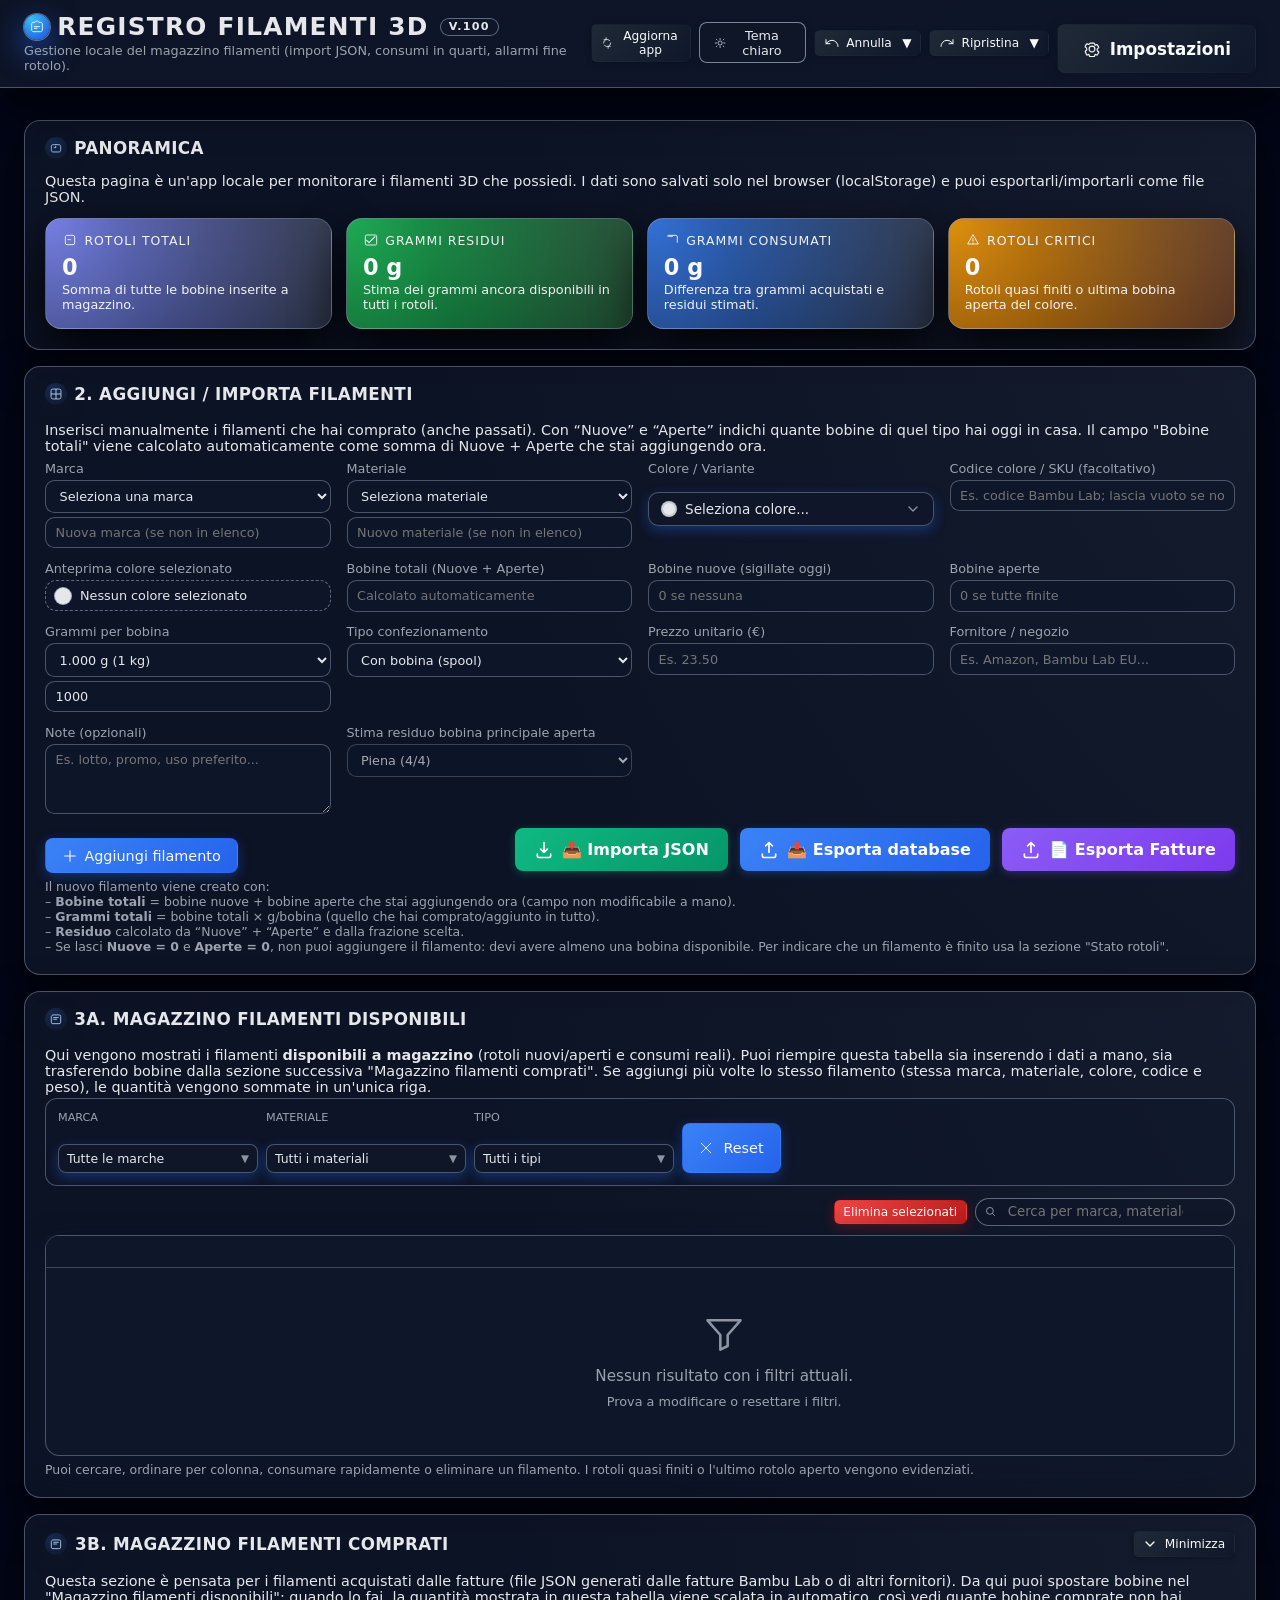
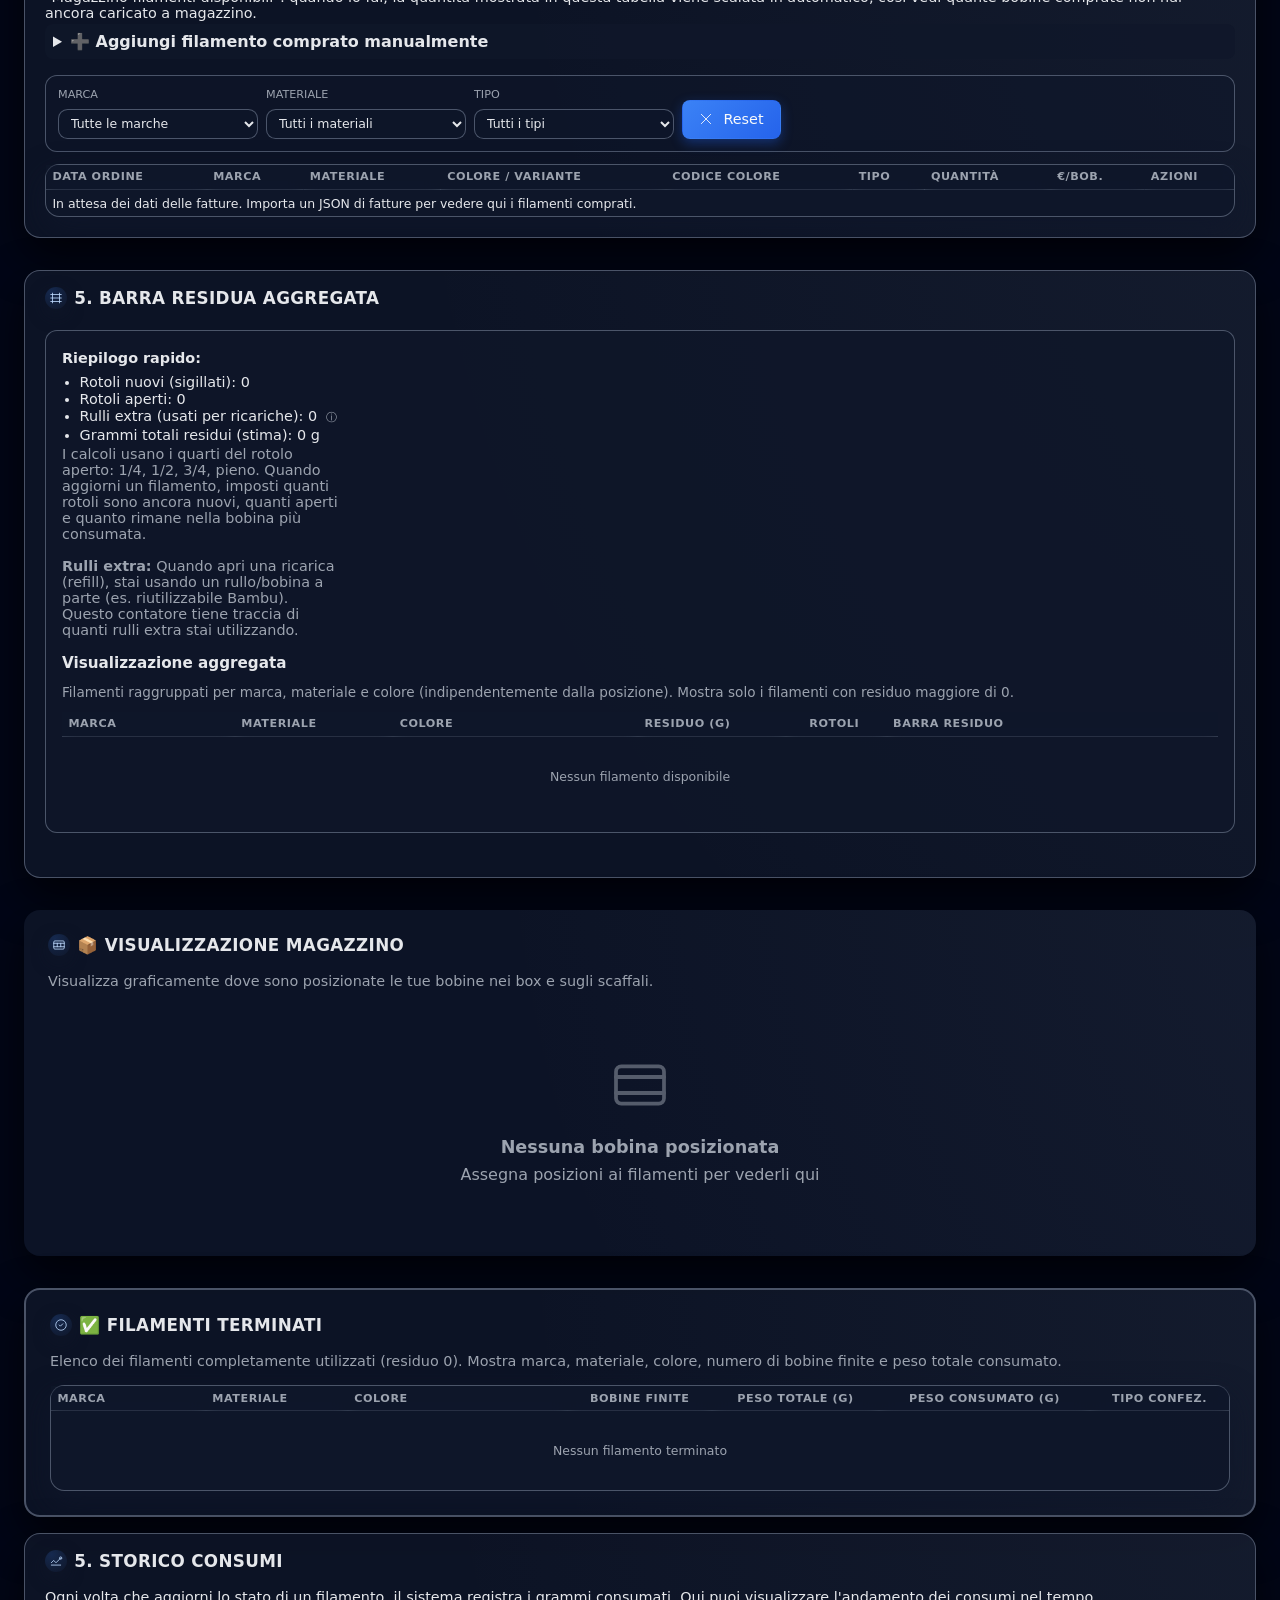
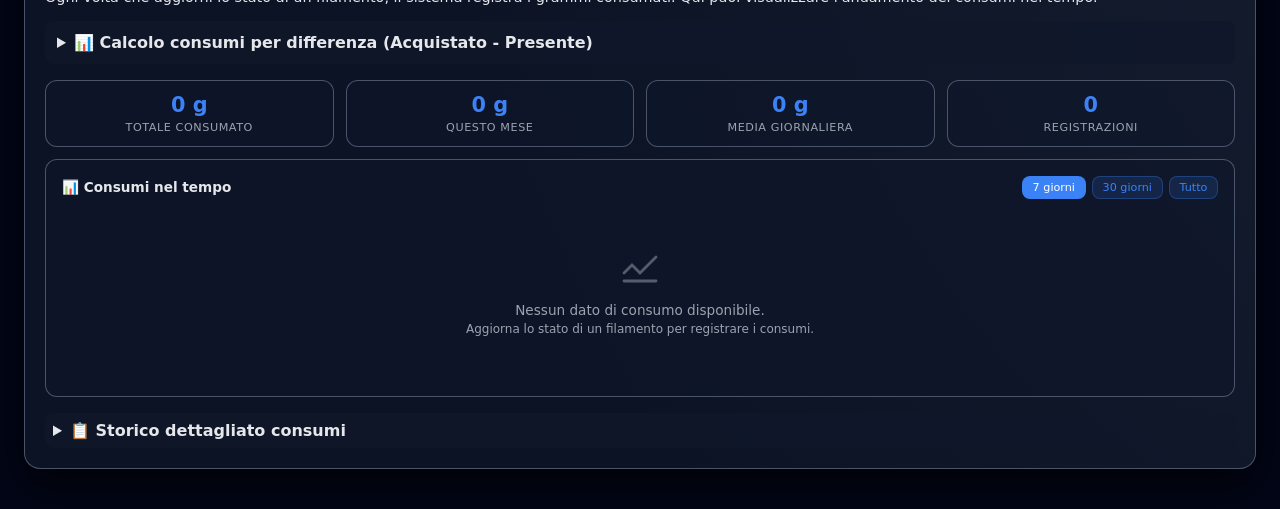
==== index.html @ c57d3b41 "Add files via upload" ====
<!DOCTYPE html>
<html lang="it" data-theme="dark">
<head>
  <meta charset="UTF-8" />
  <title>Registro Filamenti 3D - Magazzino locale</title>
  <meta name="viewport" content="width=device-width, initial-scale=1" />

  <link rel="stylesheet" href="styles.css">
</head>
<body>
<header>
  <div class="header-inner">
    <div class="header-title-block">
      <h1>
        <span class="header-logo">
          <svg viewBox="0 0 24 24" fill="none">
            <path
              d="M4 16.5V7.5C4 6.119 5.119 5 6.5 5H9l2-2h2l2 2h2.5C18.881 5 20 6.119 20 7.5v9c0 1.381-1.119 2.5-2.5 2.5h-11C5.119 19 4 17.881 4 16.5Z"
              stroke="currentColor"
              stroke-width="1.4"
            />
            <path
              d="M8 11.5h8M8 14h4"
              stroke="currentColor"
              stroke-width="1.4"
              stroke-linecap="round"
            />
          </svg>
        </span>
        Registro Filamenti 3D
        <span id="appVersionBadge" class="badge" style="margin-left:0.25rem;">-</span>
      </h1>
      <p>
        Gestione locale del magazzino filamenti (import JSON, consumi in quarti,
        allarmi fine rotolo).
      </p>
    </div>
    <div class="header-actions">
      <button
        type="button"
        id="refreshAppButton"
        class="btn-secondary btn-xs"
        title="Ricarica i dati salvati nel browser"
      >
        <svg viewBox="0 0 24 24" fill="none">
          <path d="M5 12a7 7 0 0 1 11.95-4.95" stroke="currentColor" stroke-width="1.5" stroke-linecap="round"/>
          <path d="M6 5.5h4V1.5" stroke="currentColor" stroke-width="1.5" stroke-linecap="round" stroke-linejoin="round"/>
          <path d="M19 12a7 7 0 0 1-11.95 4.95" stroke="currentColor" stroke-width="1.5" stroke-linecap="round"/>
          <path d="M18 18.5h-4v4" stroke="currentColor" stroke-width="1.5" stroke-linecap="round" stroke-linejoin="round"/>
        </svg>
        Aggiorna app
      </button>
      <button
        type="button"
        id="themeToggleButton"
        class="theme-toggle-button btn-xs"
      >
        <svg viewBox="0 0 24 24" fill="none">
          <path d="M12 3v2.5M12 18.5V21M5 12H2.5M21.5 12H19M6 6 4.5 4.5M19.5 19.5 18 18M6 18 4.5 19.5M19.5 4.5 18 6" stroke="currentColor" stroke-width="1.4" stroke-linecap="round"/>
          <circle cx="12" cy="12" r="4" stroke="currentColor" stroke-width="1.4"/>
        </svg>
        <span id="themeToggleLabel">Tema chiaro</span>
      </button>
      <div style="position: relative; display: inline-block;">
        <button
          type="button"
          id="undoButton"
          class="btn-secondary btn-xs"
          title="Annulla ultima azione"
          disabled
        >
          <svg viewBox="0 0 24 24" fill="none">
            <path d="M3 7v6h6" stroke="currentColor" stroke-width="1.5" stroke-linecap="round" stroke-linejoin="round"/>
            <path d="M21 17a9 9 0 0 0-9-9 9 9 0 0 0-6 2.3L3 13" stroke="currentColor" stroke-width="1.5" stroke-linecap="round" stroke-linejoin="round"/>
          </svg>
          <span>Annulla</span>
          <span style="margin-left: 0.25rem;">▼</span>
        </button>
        <div id="undoDropdown" class="undo-redo-dropdown" style="display: none;">
          <div class="undo-redo-dropdown-header">Ultime azioni da annullare:</div>
          <div id="undoDropdownList"></div>
        </div>
      </div>
      <div style="position: relative; display: inline-block;">
        <button
          type="button"
          id="redoButton"
          class="btn-secondary btn-xs"
          title="Ripristina azione annullata"
          disabled
        >
          <svg viewBox="0 0 24 24" fill="none">
            <path d="M21 7v6h-6" stroke="currentColor" stroke-width="1.5" stroke-linecap="round" stroke-linejoin="round"/>
            <path d="M3 17a9 9 0 0 1 9-9 9 9 0 0 1 6 2.3L21 13" stroke="currentColor" stroke-width="1.5" stroke-linecap="round" stroke-linejoin="round"/>
          </svg>
          <span>Ripristina</span>
          <span style="margin-left: 0.25rem;">▼</span>
        </button>
        <div id="redoDropdown" class="undo-redo-dropdown" style="display: none;">
          <div class="undo-redo-dropdown-header">Ultime azioni da ripristinare:</div>
          <div id="redoDropdownList"></div>
        </div>
      </div>
      <button
        type="button"
        id="settingsButton"
        class="btn-secondary"
        title="Impostazioni e gestione dati"
        style="padding: 0.85rem 1.5rem; font-size: 1.05rem; font-weight: 600; display: flex; align-items: center; gap: 0.5rem;"
      >
        <svg viewBox="0 0 24 24" fill="none" style="width: 20px; height: 20px;">
          <path
            d="M12 8.5A3.5 3.5 0 1 0 12 15.5 3.5 3.5 0 0 0 12 8.5Z"
            stroke="currentColor"
            stroke-width="1.4"
          />
          <path
            d="M5.5 12a6.5 6.5 0 0 1 .09-1.08l-1.6-1.23a.7.7 0 0 1-.15-.9l1.52-2.64a.7.7 0 0 1 .86-.31l1.9.73A6.5 6.5 0 0 1 9.86 5h4.28c.39 0 .73.26.86.63l.73 1.9 1.9-.73a.7.7 0 0 1 .86.31l1.52 2.64a.7.7 0 0 1-.15.9l-1.6 1.23c.06.36.09.72.09 1.08s-.03.72-.09 1.08l1.6 1.23c.3.23.39.65.15.97l-1.52 2.64a.7.7 0 0 1-.86.31l-1.9-.73-.73 1.9a.9.9 0 0 1-.86.63H9.86a.9.9 0 0 1-.86-.63l-.73-1.9-1.9.73a.7.7 0 0 1-.86-.31L3.99 15.3a.7.7 0 0 1 .15-.9l1.6-1.23A6.5 6.5 0 0 1 5.5 12Z"
            stroke="currentColor"
            stroke-width="1.4"
            stroke-linecap="round"
            stroke-linejoin="round"
          />
        </svg>
        <span>Impostazioni</span>
      </button>
    </div>
  </div>
</header>

<main>
  <!-- 1. Dashboard -->
  <section id="dashboardSection">
    <h2>
      <span class="section-title-icon">
        <svg viewBox="0 0 24 24" fill="none">
          <path
            d="M4 12.5C4 9.462 4 7.943 4.878 7.071 5.757 6.2 7.171 6.2 10 6.2h4c2.829 0 4.243 0 5.122.871C20 7.943 20 9.462 20 12.5s0 4.557-.878 5.429C18.243 18.8 16.829 18.8 14 18.8h-4c-2.829 0-4.243 0-5.122-.871C4 17.057 4 15.538 4 12.5Z"
            stroke="currentColor"
            stroke-width="1.4"
          />
          <path
            d="M9 11.5h2.5V9"
            stroke="currentColor"
            stroke-width="1.4"
            stroke-linecap="round"
          />
        </svg>
      </span>
      Panoramica
    </h2>
    <p style="font-size: 0.9rem; margin: 0">
      Questa pagina è un'app locale per monitorare i filamenti 3D che possiedi.
      I dati sono salvati solo nel browser (localStorage) e puoi
      esportarli/importarli come file JSON.
    </p>

    <div class="summary-cards">
      <div class="summary-card info">
        <div class="summary-card-inner">
          <div class="summary-card-label">
            <svg viewBox="0 0 24 24" fill="none">
              <path
                d="M5 7.5C5 6.119 6.12 5 7.5 5h9A2.5 2.5 0 0 1 19 7.5v9A2.5 2.5 0 0 1 16.5 19h-9A2.5 2.5 0 0 1 5 16.5v-9Z"
                stroke="currentColor"
                stroke-width="1.4"
              />
              <path
                d="M9 11.5h3.5"
                stroke="currentColor"
                stroke-width="1.4"
                stroke-linecap="round"
              />
            </svg>
            Rotoli totali
          </div>
          <div class="summary-card-value" id="totalSpoolsValue">0</div>
          <div class="summary-card-sub">
            Somma di tutte le bobine inserite a magazzino.
          </div>
        </div>
      </div>

      <div class="summary-card success">
        <div class="summary-card-inner">
          <div class="summary-card-label">
            <svg viewBox="0 0 24 24" fill="none">
              <path
                d="M5.5 12.5 9 16l9-9"
                stroke="currentColor"
                stroke-width="1.6"
                stroke-linecap="round"
                stroke-linejoin="round"
              />
              <rect
                x="3.5"
                y="4.5"
                width="17"
                height="15"
                rx="2"
                stroke="currentColor"
                stroke-width="1.4"
              />
            </svg>
            Grammi residui
          </div>
          <div class="summary-card-value" id="totalRemainingGramsValue">
            0 g
          </div>
          <div class="summary-card-sub">
            Stima dei grammi ancora disponibili in tutti i rotoli.
          </div>
        </div>
      </div>

      <div class="summary-card">
        <div class="summary-card-inner">
          <div class="summary-card-label">
            <svg viewBox="0 0 24 24" fill="none">
              <path
                d="M5 6.5C5 5.672 5.672 5 6.5 5h11A2.5 2.5 0 0 1 20 7.5v8.5"
                stroke="currentColor"
                stroke-width="1.4"
              />
              <path
                d="M7 6.5h5.5"
                stroke="currentColor"
                stroke-width="1.4"
                stroke-linecap="round"
              />
            </svg>
            Grammi consumati
          </div>
          <div class="summary-card-value" id="totalUsedGramsValue">0 g</div>
          <div class="summary-card-sub">
            Differenza tra grammi acquistati e residui stimati.
          </div>
        </div>
      </div>

      <div class="summary-card warning">
        <div class="summary-card-inner">
          <div class="summary-card-label">
            <svg viewBox="0 0 24 24" fill="none">
              <path
                d="M12 4 4 18h16L12 4Z"
                stroke="currentColor"
                stroke-width="1.4"
                stroke-linejoin="round"
              />
              <path
                d="M12 10v4M12 16.5v.5"
                stroke="currentColor"
                stroke-width="1.6"
                stroke-linecap="round"
              />
            </svg>
            Rotoli critici
          </div>
          <div class="summary-card-value" id="lowStockCountValue">0</div>
          <div class="summary-card-sub">
            Rotoli quasi finiti o ultima bobina aperta del colore.
          </div>
        </div>
      </div>
    </div>
  </section>

  <!-- 2. Aggiungi / importa -->
  <section id="addSection">
    <h2>
      <span class="section-title-icon">
        <svg viewBox="0 0 24 24" fill="none">
          <path
            d="M12 4v16M4 12h16"
            stroke="currentColor"
            stroke-width="1.5"
            stroke-linecap="round"
          />
          <rect
            x="3.5"
            y="3.5"
            width="17"
            height="17"
            rx="3"
            stroke="currentColor"
            stroke-width="1.4"
          />
        </svg>
      </span>
      2. Aggiungi / importa filamenti
    </h2>
    <p>
      Inserisci manualmente i filamenti che hai comprato (anche passati). Con
      “Nuove” e “Aperte” indichi quante bobine di quel tipo hai oggi in casa.
      Il campo "Bobine totali" viene calcolato automaticamente come somma
      di Nuove + Aperte che stai aggiungendo ora.
    </p>

    <div class="grid">
      <label>
        Marca
        <select id="addBrandSelect"></select>
        <input
          type="text"
          id="addBrandCustom"
          placeholder="Nuova marca (se non in elenco)"
        />
      </label>

      <label>
        Materiale
        <select id="addMaterialSelect"></select>
        <input
          type="text"
          id="addMaterialCustom"
          placeholder="Nuovo materiale (se non in elenco)"
        />
      </label>

      <label>
        Colore / Variante
        <div id="addColorDropdownContainer"></div>
        <input
          type="text"
          id="addColorCustom"
          placeholder="Colore o nome variante (se non in elenco)"
          style="display: none;"
        />
      </label>

      <label>
        Codice colore / SKU (facoltativo)
        <input
          type="text"
          id="addColorCodeInput"
          placeholder="Es. codice Bambu Lab; lascia vuoto se non lo conosci"
        />
      </label>

      <label>
        Anteprima colore selezionato
        <div class="color-preview">
          <div id="addColorPreviewDot" class="color-preview-dot"></div>
          <div class="color-preview-label" id="addColorPreviewLabel">
            Nessun colore selezionato
          </div>
        </div>
      </label>

      <label>
        Bobine totali (Nuove + Aperte)
        <input
          type="number"
          id="addSpoolsTotalInput"
          min="1"
          step="1"
          placeholder="Calcolato automaticamente"
          readonly
        />
      </label>

      <label>
        Bobine nuove (sigillate oggi)
        <input
          type="number"
          id="addSealedSpoolsInput"
          min="0"
          step="1"
          placeholder="0 se nessuna"
        />
      </label>

      <label>
        Bobine aperte
        <input
          type="number"
          id="addOpenSpoolsInput"
          min="0"
          step="1"
          placeholder="0 se tutte finite"
        />
      </label>

      <div id="addSpoolsLocationsContainer" style="display: none; grid-column: 1 / -1;">
        <label style="font-weight: 600; margin-bottom: 0.5rem;">Posizioni bobine</label>
        <div id="addSpoolsLocationsList" style="display: flex; flex-direction: column; gap: 0.5rem; padding: 0.75rem; background: var(--surface-soft); border-radius: 0.5rem;">
          <!-- Le posizioni verranno aggiunte dinamicamente qui -->
        </div>
      </div>

      <label>
        Grammi per bobina
        <select id="addUnitWeightPreset">
          <option value="1000">1.000 g (1 kg)</option>
          <option value="750">750 g</option>
          <option value="500">500 g</option>
          <option value="250">250 g</option>
          <option value="__custom__">Altro formato...</option>
        </select>
        <input
          type="number"
          id="addUnitWeightInput"
          min="1"
          step="1"
          placeholder="Altro valore in grammi"
        />
      </label>

      <label>
        Tipo confezionamento
        <select id="addPackagingType">
          <option value="spool">Con bobina (spool)</option>
          <option value="refill">Ricarica (refill)</option>
        </select>
      </label>

      <label>
        Prezzo unitario (€)
        <input
          type="number"
          id="addPriceInput"
          min="0"
          step="0.01"
          placeholder="Es. 23.50"
        />
      </label>

      <label>
        Fornitore / negozio
        <input
          type="text"
          id="addSupplierInput"
          placeholder="Es. Amazon, Bambu Lab EU..."
        />
      </label>

      <label>
        Note (opzionali)
        <textarea
          id="addNotesInput"
          placeholder="Es. lotto, promo, uso preferito..."
        ></textarea>
      </label>

      <label>
        Stima residuo bobina principale aperta
        <select id="addFractionSelect">
          <option value="1">Piena (4/4)</option>
          <option value="0.75">3/4</option>
          <option value="0.5">Metà (2/4)</option>
          <option value="0.25">1/4</option>
          <option value="0">Finita (0/4)</option>
        </select>
      </label>
    </div>

    <div class="buttons-row" style="display:flex;justify-content:space-between;align-items:center;flex-wrap:wrap;gap:0.75rem;">
      <button type="button" id="addFilamentButton">
        <svg viewBox="0 0 24 24" fill="none">
          <path
            d="M12 4v16M4 12h16"
            stroke="currentColor"
            stroke-width="1.6"
            stroke-linecap="round"
          />
        </svg>
        Aggiungi filamento
      </button>

      <div style="display:flex;gap:0.75rem;align-items:center;">
        <button type="button" class="btn-json-import" id="importJsonButton" style="display:inline-flex; align-items:center; gap:0.5rem; padding: 0.6rem 1.2rem; background: linear-gradient(135deg, #10b981 0%, #059669 100%); color: white; border-radius: 0.5rem; font-weight: 600; font-size: inherit; line-height: 1.5; border: none; box-shadow: 0 2px 8px rgba(16, 185, 129, 0.3); transition: all 0.2s ease; cursor: pointer; margin: 0; vertical-align: middle;" title="Importa database da file JSON">
          <svg viewBox="0 0 24 24" fill="none" style="width:20px;height:20px;flex-shrink:0;">
            <path d="M12 3v12M12 15l-4-4M12 15l4-4" stroke="currentColor" stroke-width="2" stroke-linecap="round" stroke-linejoin="round"/>
            <path d="M4 17v2a2 2 0 002 2h12a2 2 0 002-2v-2" stroke="currentColor" stroke-width="2" stroke-linecap="round"/>
          </svg>
          <span style="white-space: nowrap;">📥 Importa JSON</span>
        </button>
        <input
          type="file"
          id="importJsonInput"
          accept="application/json"
          style="display: none"
        />

        <button type="button" class="btn-json-export" id="exportJsonButton" style="display:inline-flex; align-items:center; gap:0.5rem; padding: 0.6rem 1.2rem; background: linear-gradient(135deg, #3b82f6 0%, #2563eb 100%); color: white; border-radius: 0.5rem; font-weight: 600; font-size: inherit; line-height: 1.5; border: none; box-shadow: 0 2px 8px rgba(59, 130, 246, 0.3); transition: all 0.2s ease; cursor: pointer; margin: 0; vertical-align: middle;" title="Esporta database completo (magazzino + fatture)">
          <svg viewBox="0 0 24 24" fill="none" style="width:20px;height:20px;flex-shrink:0;">
            <path d="M12 15V3M12 3l-4 4M12 3l4 4" stroke="currentColor" stroke-width="2" stroke-linecap="round" stroke-linejoin="round"/>
            <path d="M4 17v2a2 2 0 002 2h12a2 2 0 002-2v-2" stroke="currentColor" stroke-width="2" stroke-linecap="round"/>
          </svg>
          <span style="white-space: nowrap;">📤 Esporta database</span>
        </button>
        <button type="button" class="btn-json-export" id="exportInvoicesButton" style="display:inline-flex; align-items:center; gap:0.5rem; padding: 0.6rem 1.2rem; background: linear-gradient(135deg, #8b5cf6 0%, #7c3aed 100%); color: white; border-radius: 0.5rem; font-weight: 600; font-size: inherit; line-height: 1.5; border: none; box-shadow: 0 2px 8px rgba(139, 92, 246, 0.3); transition: all 0.2s ease; cursor: pointer; margin: 0; vertical-align: middle;" title="Esporta solo le fatture importate (per ri-importazione)">
          <svg viewBox="0 0 24 24" fill="none" style="width:20px;height:20px;flex-shrink:0;">
            <path d="M12 15V3M12 3l-4 4M12 3l4 4" stroke="currentColor" stroke-width="2" stroke-linecap="round" stroke-linejoin="round"/>
            <path d="M4 17v2a2 2 0 002 2h12a2 2 0 002-2v-2" stroke="currentColor" stroke-width="2" stroke-linecap="round"/>
          </svg>
          <span style="white-space: nowrap;">📄 Esporta Fatture</span>
        </button>
      </div>
    </div>

    <div class="hint">
      Il nuovo filamento viene creato con:
      <br />
      – <strong>Bobine totali</strong> = bobine nuove + bobine aperte che stai
      aggiungendo ora (campo non modificabile a mano).<br />
      – <strong>Grammi totali</strong> = bobine totali × g/bobina (quello che
      hai comprato/aggiunto in tutto).<br />
      – <strong>Residuo</strong> calcolato da “Nuove” + “Aperte” e dalla
      frazione scelta.<br />
      – Se lasci <strong>Nuove = 0</strong> e <strong>Aperte = 0</strong>, non
      puoi aggiungere il filamento: devi avere almeno una bobina disponibile.
      Per indicare che un filamento è finito usa la sezione "Stato rotoli".
    </div>
  </section>

  <!-- 3a. Magazzino filamenti disponibili -->
  <section id="stockSection">
    <h2>
      <span class="section-title-icon">
        <svg viewBox="0 0 24 24" fill="none">
          <path d="M5 6.5C5 5.672 5.672 5 6.5 5h11A2.5 2.5 0 0 1 20 7.5v10A2.5 2.5 0 0 1 17.5 20h-11A2.5 2.5 0 0 1 4 17.5v-10Z" stroke="currentColor" stroke-width="1.4"/>
          <path d="M8 9.5h8M8 12.5h5" stroke="currentColor" stroke-width="1.4" stroke-linecap="round"/>
        </svg>
      </span>
      3a. Magazzino filamenti disponibili
    </h2>
    <p>
      Qui vengono mostrati i filamenti <strong>disponibili a magazzino</strong>
      (rotoli nuovi/aperti e consumi reali).
      Puoi riempire questa tabella sia inserendo i dati a mano, sia trasferendo bobine dalla sezione
      successiva "Magazzino filamenti comprati". Se aggiungi più volte lo stesso
      filamento (stessa marca, materiale, colore, codice e peso), le quantità
      vengono sommate in un'unica riga.
    </p>

    <!-- Filtri tabella magazzino disponibile -->
    <div class="filter-bar" id="stockFilterBar">
      <label style="position: relative;">
        <div class="filter-label">Marca</div>
        <div id="stockFilterBrandContainer" class="multi-select-dropdown"></div>
      </label>
      <label style="position: relative;">
        <div class="filter-label">Materiale</div>
        <div id="stockFilterMaterialContainer" class="multi-select-dropdown"></div>
      </label>
      <label style="position: relative;">
        <div class="filter-label">Tipo</div>
        <div id="stockFilterPackagingContainer" class="multi-select-dropdown"></div>
      </label>
      <button type="button" class="btn-reset-filters" id="resetStockFilters" title="Resetta tutti i filtri">
        <svg viewBox="0 0 24 24" fill="none" style="width:14px;height:14px;margin-right:0.25rem;">
          <path d="M4 4l16 16M20 4L4 20" stroke="currentColor" stroke-width="1.5" stroke-linecap="round"/>
        </svg>
        Reset
      </button>
    </div>

    <div class="table-toolbar">
      <button
        type="button"
        class="btn-xs btn-danger"
        id="deleteSelectedButton"
        title="Elimina i filamenti selezionati"
      >
        Elimina selezionati
      </button>
      <div class="search-input-wrapper">
        <span class="search-icon">
          <svg viewBox="0 0 24 24" fill="none">
            <circle
              cx="11"
              cy="11"
              r="5.5"
              stroke="currentColor"
              stroke-width="1.4"
            />
            <path
              d="m15.5 15.5 3 3"
              stroke="currentColor"
              stroke-width="1.4"
              stroke-linecap="round"
            />
          </svg>
        </span>
        <div style="position: relative; flex: 1;">
          <input
            type="text"
            id="stockSearchInput"
            placeholder="Cerca per marca, materiale, colore..."
            style="padding-right: 2.5rem;"
          />
          <button
            type="button"
            id="stockSearchClear"
            class="search-clear-btn"
            style="display: none;"
            title="Cancella ricerca"
          >
            <svg viewBox="0 0 24 24" fill="none" style="width: 16px; height: 16px;">
              <path d="M18 6L6 18M6 6l12 12" stroke="currentColor" stroke-width="2" stroke-linecap="round" stroke-linejoin="round"/>
            </svg>
          </button>
        </div>
      </div>
    </div>

    <div class="table-wrapper">
      <table id="filamentTable">
        <thead>
          <tr>
            <th class="select-column" style="width: 32px; min-width: 32px;">
              <input
                type="checkbox"
                id="selectAllFilaments"
                title="Seleziona o deseleziona tutti i filamenti visibili"
              />
            </th>
            <th data-sort-field="brand" class="sortable resizable" style="width: 115px; min-width: 95px;">Marca</th>
            <th data-sort-field="material" class="sortable resizable" style="width: 105px; min-width: 90px;">Materiale</th>
            <th data-sort-field="variant" class="sortable resizable" style="width: 165px; min-width: 140px;">Variante / colore</th>
            <th data-sort-field="color_code" class="sortable resizable" style="width: 105px; min-width: 90px;">Codice colore</th>
            <th data-sort-field="packaging_type" class="sortable resizable" style="width: 80px; min-width: 70px;">Tipo</th>
            <th data-sort-field="spools_total" class="sortable resizable" style="width: 60px; min-width: 55px;">Bobine</th>
            <th data-sort-field="sealed_spools" class="sortable resizable" style="width: 60px; min-width: 55px;">Nuove</th>
            <th data-sort-field="open_spools" class="sortable resizable" style="width: 60px; min-width: 55px;">Aperte</th>
            <th data-sort-field="unit_weight_g" class="sortable resizable" style="width: 70px; min-width: 65px;">g/bob.</th>
            <th data-sort-field="total_weight_g" class="sortable resizable" style="width: 80px; min-width: 75px;">g tot.</th>
            <th data-sort-field="remaining_weight_g" class="sortable resizable" style="width: 85px; min-width: 80px;">g residui</th>
            <th data-sort-field="remaining_weight_g" class="sortable resizable" style="width: 200px; min-width: 180px;">Barra residuo</th>
            <th data-sort-field="unit_price" class="sortable resizable" style="width: 75px; min-width: 70px;">€/bob.</th>
            <th data-sort-field="location" class="sortable resizable" style="width: 115px; min-width: 95px;">Posizione</th>
            <th>Azioni</th>
          </tr>
        </thead>
        <tbody id="filamentTableBody"></tbody>
      </table>
    </div>
    <div class="hint">
      Puoi cercare, ordinare per colonna, consumare rapidamente o eliminare un
      filamento. I rotoli quasi finiti o l'ultimo rotolo aperto vengono
      evidenziati.
    </div>
  </section>

  <!-- 3b. Magazzino filamenti comprati -->
  <section id="purchasedSection">
    <div style="display: flex; align-items: center; justify-content: space-between; margin-bottom: 1rem;">
      <h2 style="margin: 0; display: flex; align-items: center; gap: 0.5rem;">
        <span class="section-title-icon">
          <svg viewBox="0 0 24 24" fill="none">
            <path d="M5 6.5C5 5.672 5.672 5 6.5 5h11A2.5 2.5 0 0 1 20 7.5v10A2.5 2.5 0 0 1 17.5 20h-11A2.5 2.5 0 0 1 4 17.5v-10Z" stroke="currentColor" stroke-width="1.4"/>
            <path d="M8 9h8M8 12h5" stroke="currentColor" stroke-width="1.4" stroke-linecap="round"/>
          </svg>
        </span>
        3b. Magazzino filamenti comprati
      </h2>
      <button type="button" id="togglePurchasedSection" class="btn-secondary btn-xs" style="white-space: nowrap;">
        <svg viewBox="0 0 24 24" fill="none" style="width: 16px; height: 16px;">
          <path d="M6 9l6 6 6-6" stroke="currentColor" stroke-width="2" stroke-linecap="round" stroke-linejoin="round"/>
        </svg>
        <span>Minimizza</span>
      </button>
    </div>
    <div id="purchasedSectionContent">
    <p>
      Questa sezione è pensata per i filamenti acquistati dalle fatture
      (file JSON generati dalle fatture Bambu Lab o di altri fornitori).
      Da qui puoi spostare bobine nel "Magazzino filamenti disponibili":
      quando lo fai, la quantità mostrata in questa tabella viene scalata
      in automatico, così vedi quante bobine comprate non hai ancora caricato
      a magazzino.
    </p>

    <!-- Form per aggiungere manualmente un filamento comprato -->
    <details class="add-purchased-details" style="margin-bottom: 1rem;">
      <summary style="cursor: pointer; padding: 0.5rem; background: var(--surface); border-radius: 0.5rem; font-weight: 600;">
        ➕ Aggiungi filamento comprato manualmente
      </summary>
      <div class="grid" style="margin-top: 0.75rem; padding: 0.75rem; background: var(--surface-soft); border-radius: 0.5rem;">
        <label>
          Data ordine
          <input type="date" id="addPurchasedDate" />
        </label>
        <label>
          Marca
          <select id="addPurchasedBrand">
            <option value="">Seleziona...</option>
            <option value="Bambu Lab">Bambu Lab</option>
            <option value="__custom__">Altra marca...</option>
          </select>
          <input type="text" id="addPurchasedBrandCustom" placeholder="Nome marca" style="margin-top: 0.25rem; display: none;" />
        </label>
        <label>
          Materiale
          <input type="text" id="addPurchasedMaterial" placeholder="Es. PLA Basic, PETG HF..." />
        </label>
        <label>
          Colore / variante
          <input type="text" id="addPurchasedVariant" placeholder="Es. Nero (10101)" />
        </label>
        <label>
          Codice colore
          <input type="text" id="addPurchasedColorCode" placeholder="Es. 10101" />
        </label>
        <label>
          Tipo confezionamento
          <select id="addPurchasedPackaging">
            <option value="spool">Con bobina (spool)</option>
            <option value="refill">Ricarica (refill)</option>
          </select>
        </label>
        <label>
          Quantità bobine
          <input type="number" id="addPurchasedQty" min="1" step="1" value="1" />
        </label>
        <label>
          Grammi per bobina
          <input type="number" id="addPurchasedWeight" min="1" step="1" value="1000" />
        </label>
        <label>
          Prezzo unitario (€)
          <input type="number" id="addPurchasedPrice" min="0" step="0.01" placeholder="Es. 23.50" />
        </label>
        <div style="display: flex; align-items: flex-end;">
          <button type="button" id="addPurchasedButton" class="btn-secondary" style="width: 100%;">
            Aggiungi a comprati
          </button>
        </div>
      </div>
    </details>

    <!-- Filtri tabella filamenti comprati -->
    <div class="filter-bar" id="purchasedFilterBar">
      <label>
        <div class="filter-label">Marca</div>
        <select id="purchasedFilterBrand">
          <option value="">Tutte le marche</option>
        </select>
      </label>
      <label>
        <div class="filter-label">Materiale</div>
        <select id="purchasedFilterMaterial">
          <option value="">Tutti i materiali</option>
        </select>
      </label>
      <label>
        <div class="filter-label">Tipo</div>
        <select id="purchasedFilterPackaging">
          <option value="">Tutti i tipi</option>
          <option value="spool">Bobina</option>
          <option value="refill">Ricarica</option>
        </select>
      </label>
      <button type="button" class="btn-reset-filters" id="resetPurchasedFilters" title="Resetta tutti i filtri">
        <svg viewBox="0 0 24 24" fill="none" style="width:14px;height:14px;margin-right:0.25rem;">
          <path d="M4 4l16 16M20 4L4 20" stroke="currentColor" stroke-width="1.5" stroke-linecap="round"/>
        </svg>
        Reset
      </button>
    </div>

    <div class="table-wrapper">
      <table id="purchasedTable">
        <thead>
          <tr>
            <th data-sort-field="order_date" class="sortable">Data ordine</th>
            <th data-sort-field="brand" class="sortable">Marca</th>
            <th data-sort-field="material" class="sortable">Materiale</th>
            <th data-sort-field="variant" class="sortable">Colore / variante</th>
            <th data-sort-field="color_code" class="sortable">Codice colore</th>
            <th data-sort-field="packaging_type" class="sortable">Tipo</th>
            <th data-sort-field="quantity_spools" class="sortable">Quantità</th>
            <th data-sort-field="unit_price" class="sortable">€/bob.</th>
            <th>Azioni</th>
          </tr>
        </thead>
        <tbody id="purchasedTableBody">
          <tr>
            <td colspan="7">
              <div class="empty-state">
                <svg viewBox="0 0 24 24" fill="none">
                  <rect
                    x="4"
                    y="5"
                    width="16"
                    height="14"
                    rx="2"
                    stroke="currentColor"
                    stroke-width="1.4"
                  />
                  <path
                    d="M8 9h8M8 12h5"
                    stroke="currentColor"
                    stroke-width="1.4"
                    stroke-linecap="round"
                  />
                  <path
                    d="M6 5V4h12v1"
                    stroke="currentColor"
                    stroke-width="1.4"
                  />
                </svg>
                <div class="empty-state-title">
                  In attesa dei dati delle fatture.
                </div>
                <div class="empty-state-text">
                  Quando mi fornirai il file JSON con le fatture dei
                  filamenti, qui verranno mostrati automaticamente i
                  filamenti comprati, separati da quelli che hai inserito
                  manualmente.
                </div>
              </div>
            </td>
          </tr>
        </tbody>
      </table>
    </div>
    </div>
  </section>

  <!-- 5. Barra residua aggregata -->
  <section id="remainingBarSection" style="margin-top: 2rem;">
    <h2>
      <span class="section-title-icon">
        <svg viewBox="0 0 24 24" fill="none">
          <path d="M3 12h18M3 6h18M3 18h18" stroke="currentColor" stroke-width="1.4" stroke-linecap="round"/>
          <path d="M6 3v18M18 3v18" stroke="currentColor" stroke-width="1.4"/>
        </svg>
      </span>
      5. Barra residua aggregata
    </h2>
    
    <!-- Recap Stato rotoli & consumi -->
    <div class="grid" style="margin-bottom: 1.5rem; padding: 1rem; background: var(--surface-soft); border-radius: 0.75rem; border: 1px solid var(--border-subtle);">
      <div class="summary">
        <p><strong>Riepilogo rapido:</strong></p>
        <ul>
          <li>
            Rotoli nuovi (sigillati):
            <span id="stockNewSpoolsCount">0</span>
          </li>
          <li>
            Rotoli aperti:
            <span id="stockOpenSpoolsCount">0</span>
          </li>
          <li>
            Rulli extra (usati per ricariche):
            <span id="stockExtraSpoolsCount">0</span>
            <span class="hint" style="font-size:0.7rem;margin-left:0.3rem;" title="Quando apri una ricarica (refill) usi un rullo a parte, non incluso nella confezione">ⓘ</span>
          </li>
          <li>
            Grammi totali residui (stima):
            <span id="stockRemainingGramsTotal">0 g</span>
          </li>
        </ul>
        <p class="hint">
          I calcoli usano i quarti del rotolo aperto: 1/4, 1/2, 3/4, pieno.
          Quando aggiorni un filamento, imposti quanti rotoli sono ancora nuovi,
          quanti aperti e quanto rimane nella bobina più consumata.
          <br><br>
          <strong>Rulli extra:</strong> Quando apri una ricarica (refill), stai usando un rullo/bobina a parte 
          (es. riutilizzabile Bambu). Questo contatore tiene traccia di quanti rulli extra stai utilizzando.
        </p>
      </div>

      <div style="grid-column: 1 / -1;" id="spoolsStateTableContainer">
        <h3 style="margin-top: 0; margin-bottom: 0.75rem; font-size: 0.95rem; font-weight: 600; color: var(--text-main);">
          Visualizzazione aggregata
        </h3>
        <p style="margin-bottom: 0.75rem; font-size: 0.85rem; color: var(--text-muted);">
          Filamenti raggruppati per marca, materiale e colore (indipendentemente dalla posizione). 
          Mostra solo i filamenti con residuo maggiore di 0.
        </p>
        <table class="data-table" style="width: 100%;">
          <thead>
            <tr>
              <th class="sortable" data-sort-field="brand" style="cursor: pointer; width: 120px;">
                Marca
                <span class="sort-indicator"></span>
              </th>
              <th class="sortable" data-sort-field="material" style="cursor: pointer; width: 110px;">
                Materiale
                <span class="sort-indicator"></span>
              </th>
              <th class="sortable" data-sort-field="variant" style="cursor: pointer; width: 170px;">
                Colore
                <span class="sort-indicator"></span>
              </th>
              <th class="sortable" data-sort-field="remaining_weight_g" style="cursor: pointer; width: 100px;">
                Residuo (g)
                <span class="sort-indicator"></span>
              </th>
              <th class="sortable" data-sort-field="spools_total" style="cursor: pointer; width: 70px;">
                Rotoli
                <span class="sort-indicator"></span>
              </th>
              <th class="sortable" data-sort-field="remaining_weight_g" style="cursor: pointer; width: 230px;">
                Barra residuo
                <span class="sort-indicator"></span>
              </th>
            </tr>
          </thead>
          <tbody id="spoolsStateTableBody">
            <tr>
              <td colspan="6" style="text-align: center; padding: 2rem; color: var(--text-muted);">
                Nessun filamento disponibile
              </td>
            </tr>
          </tbody>
        </table>
      </div>
    </div>
  </section>

  <!-- Visualizzazione grafica box e scaffali -->
  <section id="storageVisualizationSection" style="margin-top: 2rem; padding: 1.5rem; background: var(--surface); border-radius: 1rem; border: 2px solid var(--accent);">
    <h2>
      <span class="section-title-icon">
        <svg viewBox="0 0 24 24" fill="none">
          <path d="M3 9h18M3 15h18" stroke="currentColor" stroke-width="1.5" stroke-linecap="round"/>
          <rect x="3" y="5" width="18" height="14" rx="2" stroke="currentColor" stroke-width="1.4"/>
          <path d="M9 9v6M15 9v6" stroke="currentColor" stroke-width="1.5" stroke-linecap="round"/>
        </svg>
      </span>
      📦 Visualizzazione Magazzino
    </h2>
    <p style="margin-bottom: 1rem; color: var(--text-muted);">
      Visualizza graficamente dove sono posizionate le tue bobine nei box e sugli scaffali.
    </p>
    
    <div id="storageVisualizationContainer" style="display: flex; flex-direction: column; gap: 1.5rem; margin-top: 1rem;">
      <!-- I contenitori verranno aggiunti dinamicamente qui -->
    </div>
  </section>

  <!-- Filamenti Terminati -->
  <section id="finishedFilamentsSection" style="margin-top: 2rem; padding: 1.5rem; background: var(--surface); border-radius: 1rem; border: 2px solid var(--border-subtle);">
    <h2>
      <span class="section-title-icon">
        <svg viewBox="0 0 24 24" fill="none">
          <path d="M9 12l2 2 4-4" stroke="currentColor" stroke-width="1.5" stroke-linecap="round" stroke-linejoin="round"/>
          <circle cx="12" cy="12" r="9" stroke="currentColor" stroke-width="1.4"/>
        </svg>
      </span>
      ✅ Filamenti Terminati
    </h2>
    <p style="margin-bottom: 1rem; color: var(--text-muted);">
      Elenco dei filamenti completamente utilizzati (residuo 0). Mostra marca, materiale, colore, numero di bobine finite e peso totale consumato.
    </p>
    
    <div class="table-wrapper" style="max-height: 600px; overflow-y: auto;">
      <table class="data-table" id="finishedFilamentsTable">
        <thead>
          <tr>
            <th class="sortable" data-sort-field="brand" style="cursor: pointer; width: 120px;">
              Marca
              <span class="sort-indicator"></span>
            </th>
            <th class="sortable" data-sort-field="material" style="cursor: pointer; width: 110px;">
              Materiale
              <span class="sort-indicator"></span>
            </th>
            <th class="sortable" data-sort-field="variant" style="cursor: pointer; width: 170px;">
              Colore
              <span class="sort-indicator"></span>
            </th>
            <th style="width: 100px; text-align: center;">
              Bobine finite
            </th>
            <th style="width: 120px; text-align: center;">
              Peso totale (g)
            </th>
            <th style="width: 120px; text-align: center;">
              Peso consumato (g)
            </th>
            <th style="width: 100px; text-align: center;">
              Tipo confez.
            </th>
          </tr>
        </thead>
        <tbody id="finishedFilamentsTableBody">
          <tr>
            <td colspan="7" style="text-align: center; padding: 2rem; color: var(--text-muted);">
              Nessun filamento terminato
            </td>
          </tr>
        </tbody>
      </table>
    </div>
  </section>

  <!-- 5. Storico e Grafici Consumi -->
  <section id="consumptionChartSection">
    <h2>
      <span class="section-title-icon">
        <svg viewBox="0 0 24 24" fill="none">
          <path d="M4 19h16M4 15l4-4 4 4 8-8" stroke="currentColor" stroke-width="1.4" stroke-linecap="round" stroke-linejoin="round"/>
          <circle cx="20" cy="7" r="2" stroke="currentColor" stroke-width="1.4"/>
        </svg>
      </span>
      5. Storico Consumi
    </h2>
    <p>
      Ogni volta che aggiorni lo stato di un filamento, il sistema registra i grammi consumati.
      Qui puoi visualizzare l'andamento dei consumi nel tempo.
    </p>

    <!-- Calcolo consumi per differenza (Acquistato - Presente) -->
    <details style="margin-top: 1rem; margin-bottom: 1rem;">
      <summary style="cursor: pointer; padding: 0.75rem; background: var(--surface); border-radius: 0.5rem; font-weight: 600;">
        📊 Calcolo consumi per differenza (Acquistato - Presente)
      </summary>
      <div style="margin-top: 1rem;">
        <p class="hint" style="margin-bottom: 0.75rem;">
          Questo calcolo confronta il materiale acquistato (da fatture/ordini) con quello presente in magazzino.
          La differenza rappresenta il materiale consumato.
        </p>
        <div id="consumptionByDifferenceContainer" style="margin-top: 0.5rem;">
          <div class="empty-state">
            <div class="empty-state-text">Calcolo in corso...</div>
          </div>
        </div>
      </div>
    </details>

    <!-- Statistiche rapide -->
    <div class="consumption-stats" id="consumptionStats">
      <div class="consumption-stat-card">
        <div class="consumption-stat-value" id="statTotalConsumed">0 g</div>
        <div class="consumption-stat-label">Totale consumato</div>
      </div>
      <div class="consumption-stat-card">
        <div class="consumption-stat-value" id="statThisMonth">0 g</div>
        <div class="consumption-stat-label">Questo mese</div>
      </div>
      <div class="consumption-stat-card">
        <div class="consumption-stat-value" id="statAvgPerDay">0 g</div>
        <div class="consumption-stat-label">Media giornaliera</div>
      </div>
      <div class="consumption-stat-card">
        <div class="consumption-stat-value" id="statEntries">0</div>
        <div class="consumption-stat-label">Registrazioni</div>
      </div>
    </div>

    <!-- Grafico consumi -->
    <div class="chart-container">
      <div class="chart-header">
        <div class="chart-title">📊 Consumi nel tempo</div>
        <div class="chart-controls">
          <button type="button" id="chartView7d" class="active">7 giorni</button>
          <button type="button" id="chartView30d">30 giorni</button>
          <button type="button" id="chartViewAll">Tutto</button>
        </div>
      </div>
      <div class="chart-svg-wrapper">
        <div id="consumptionChartContainer"></div>
      </div>
      <div class="chart-legend" id="chartLegend"></div>
    </div>

    <!-- Storico dettagliato -->
    <details style="margin-top: 1rem;">
      <summary style="cursor: pointer; padding: 0.5rem; background: var(--surface); border-radius: 0.5rem; font-weight: 600;">
        📋 Storico dettagliato consumi
      </summary>
      <div class="history-table-wrapper" style="margin-top: 0.5rem;">
        <table class="history-table">
          <thead>
            <tr>
              <th>Data/Ora</th>
              <th>Filamento (Marca - Materiale - Colore)</th>
              <th>g consumati</th>
              <th>Azione</th>
            </tr>
          </thead>
          <tbody id="consumptionHistoryBody">
            <tr><td colspan="4" style="text-align:center;color:var(--text-muted);">Nessun consumo registrato</td></tr>
          </tbody>
        </table>
      </div>
      <div class="buttons-row" style="margin-top: 0.5rem;">
        <button type="button" class="btn-xs btn-danger" id="clearConsumptionHistory">
          Cancella storico consumi
        </button>
      </div>
    </details>
  </section>
</main>

<!-- Modal consumo -->
<div id="modalOverlay" class="modal-overlay"></div>
<div id="consumptionModal" class="modal">
  <div class="modal-dialog">
    <div class="modal-header">
      <div class="modal-title">
        <svg viewBox="0 0 24 24" fill="none">
          <path
            d="M5.5 6.5A1.5 1.5 0 0 1 7 5h10a1.5 1.5 0 0 1 1.5 1.5v11A1.5 1.5 0 0 1 17 19H7a1.5 1.5 0 0 1-1.5-1.5v-11Z"
            stroke="currentColor"
            stroke-width="1.4"
          />
          <path
            d="M9 9h4.5M9 12h3"
            stroke="currentColor"
            stroke-width="1.4"
            stroke-linecap="round"
          />
        </svg>
        Aggiorna stato rotolo
      </div>
      <button
        type="button"
        class="modal-close-btn btn-outline btn-xs"
        id="modalCloseButton"
      >
        ✕
      </button>
    </div>

    <p id="consumptionInfo" style="font-size: 0.85rem; margin-bottom: 0.4rem">
      –
    </p>

    <div class="grid">
      <label>
        Bobine totali (fisse)
        <input
          type="number"
          id="consumptionSpoolsTotal"
          readonly
          style="opacity: 0.8"
        />
      </label>

      <label>
        Bobine nuove (sigillate)
        <input
          type="number"
          id="consumptionSealedInput"
          min="0"
          step="1"
        />
      </label>

      <label>
        Bobine aperte
        <input
          type="number"
          id="consumptionOpenInput"
          min="0"
          step="1"
        />
      </label>

      <label>
        Quanta plastica resta sulla bobina più consumata?
        <select id="consumptionFractionSelect">
          <option value="1">Piena (4/4)</option>
          <option value="0.75">3/4</option>
          <option value="0.5">Metà (2/4)</option>
          <option value="0.25">1/4</option>
          <option value="0">Finita (0/4)</option>
        </select>
      </label>
    </div>

    <!-- Sezione per scegliere quale bobina eliminare -->
    <div id="spoolDeletionSection" style="margin-top: 1rem; padding: 0.75rem; background: var(--surface-soft); border-radius: 0.5rem; display: none;">
      <h4 style="margin: 0 0 0.75rem 0; font-size: 0.9rem; color: var(--text-main);">Seleziona quale bobina eliminare:</h4>
      <div id="spoolDeletionList" style="display: flex; flex-direction: column; gap: 0.5rem;">
        <!-- Le bobine verranno aggiunte dinamicamente qui -->
      </div>
    </div>

    <div class="hint">
      Se hai più bobine aperte, indica qui quella più consumata. Le altre
      vengono considerate piene. Se riduci il numero di bobine, seleziona quale eliminare.
    </div>

    <div class="modal-footer">
      <button type="button" class="btn-secondary" id="modalCancelButton">
        Annulla
      </button>
      <button type="button" id="modalConfirmButton">
        Conferma aggiornamento
      </button>
    </div>

    <input type="hidden" id="consumptionFilamentId" />
  </div>
</div>

<!-- Modal per eliminare bobine -->
<div id="deleteSpoolsModal" class="modal">
  <div class="modal-dialog" style="max-width: 900px;">
    <div class="modal-header">
      <div class="modal-title">
        <svg viewBox="0 0 24 24" fill="none" style="width: 20px; height: 20px;">
          <path d="M6.5 7.5h11" stroke="currentColor" stroke-width="1.5" stroke-linecap="round"/>
          <path d="M9 7.5V6a1 1 0 0 1 1-1h4a1 1 0 0 1 1 1v1.5" stroke="currentColor" stroke-width="1.5" stroke-linecap="round"/>
          <path d="M9.5 11v5M14.5 11v5" stroke="currentColor" stroke-width="1.5" stroke-linecap="round"/>
          <rect x="7.5" y="7.5" width="9" height="11" rx="1.5" stroke="currentColor" stroke-width="1.4"/>
        </svg>
        <span>Elimina bobine</span>
      </div>
      <button type="button" class="modal-close" onclick="closeModalCentered('deleteSpoolsModal')">×</button>
    </div>
    <div class="modal-body">
      <p id="deleteSpoolsModalDescription" style="margin-bottom: 1rem; color: var(--text-main);"></p>
      
      <label style="display: block; margin-bottom: 0.5rem; font-weight: 600; color: var(--text-main);">
        Quante bobine vuoi eliminare?
      </label>
      <input 
        type="number" 
        id="deleteSpoolsCount" 
        min="1" 
        value="1" 
        style="width: 100%; padding: 0.5rem; border-radius: 0.5rem; border: 1px solid var(--border-subtle); background: var(--surface-soft); color: var(--text-main); margin-bottom: 1rem;"
      />
      
      <div id="deleteSpoolsSelectionSection" style="margin-top: 1rem; padding: 0.75rem; background: var(--surface-soft); border-radius: 0.5rem; display: none;">
        <h4 style="margin: 0 0 0.75rem 0; font-size: 0.9rem; color: var(--text-main);">Seleziona quali bobine eliminare:</h4>
        <div id="deleteSpoolsSelectionList" style="display: flex; flex-direction: column; gap: 0.5rem;">
          <!-- Le bobine verranno aggiunte dinamicamente qui -->
        </div>
      </div>
      
      <input type="hidden" id="deleteSpoolsFilamentId" />
    </div>
    <div class="modal-footer">
      <button type="button" class="btn-secondary" onclick="closeModalCentered('deleteSpoolsModal')">
        Annulla
      </button>
      <button type="button" id="deleteSpoolsConfirmButton" class="btn-danger">
        Elimina bobine
      </button>
    </div>
  </div>
</div>

<!-- Modal per modificare un filamento esistente -->
<div id="editFilamentModal" class="modal">
  <div class="modal-dialog" style="max-width: 900px;">
    <div class="modal-header">
      <div class="modal-title">
        <svg viewBox="0 0 24 24" fill="none">
          <path d="M16.474 5.408l2.118 2.118M18 12v7a2 2 0 0 1-2 2H6a2 2 0 0 1-2-2V7a2 2 0 0 1 2-2h7" stroke="currentColor" stroke-width="1.4" stroke-linecap="round"/>
          <path d="M13.5 6.5l4 4M8 16l4.879-4.879a.5.5 0 0 1 .707 0l3.293 3.293" stroke="currentColor" stroke-width="1.4" stroke-linecap="round"/>
        </svg>
        Visualizza / Modifica filamento
      </div>
      <button type="button" class="modal-close-btn btn-outline btn-xs" id="editModalCloseButton">✕</button>
    </div>

    <div class="modal-body">
      <p id="editFilamentInfo" style="font-size: 0.85rem; margin-bottom: 0.6rem">–</p>

      <div class="grid">
        <label>
          Colore / variante
          <div id="editColorDropdownContainer"></div>
          <input type="text" id="editColorCustom" placeholder="Oppure inserisci nuovo colore..." style="margin-top: 0.25rem; display: none;" />
        </label>

        <label>
          Anteprima colore
          <div style="display: flex; align-items: center; gap: 0.5rem; padding: 0.5rem; background: var(--surface); border-radius: 0.5rem;">
            <span id="editColorPreviewDot" style="width: 24px; height: 24px; border-radius: 50%; border: 2px solid var(--border-subtle);"></span>
            <span id="editColorPreviewLabel" style="font-size: 0.85rem;">Nessun colore</span>
          </div>
        </label>

        <label>
          Codice colore
          <input type="text" id="editColorCodeInput" placeholder="Es. 10101" />
        </label>

        <label>
          Grammi per bobina
          <input type="number" id="editUnitWeightInput" min="1" step="1" />
        </label>

        <label>
          Tipo confezionamento
          <select id="editPackagingType">
            <option value="spool">Con bobina (spool)</option>
            <option value="refill">Ricarica (refill)</option>
          </select>
        </label>

        <label>
          Prezzo unitario (€)
          <input type="number" id="editPriceInput" min="0" step="0.01" placeholder="Es. 23.50" />
        </label>

        <label>
          Fornitore / negozio
          <input type="text" id="editSupplierInput" placeholder="Es. Amazon, Bambu Lab EU..." />
        </label>

        <label>
          Posizione
          <select id="editLocationInput">
            <!-- Le opzioni verranno aggiunte dinamicamente -->
          </select>
        </label>
      </div>

      <!-- Gestione bobine individuali -->
      <div id="editSpoolsSection" style="margin-top: 1rem; padding: 0.75rem; background: var(--surface); border-radius: 0.5rem;">
        <h4 style="margin: 0 0 0.75rem 0; font-size: 0.9rem;">📦 Stato bobine</h4>
        <div style="display: flex; flex-direction: column; gap: 0.75rem;">
          <label style="margin:0;">
            <span style="font-size: 0.8rem;">Totali</span>
            <input type="number" id="editSpoolsTotal" min="0" step="1" readonly style="background: var(--surface-soft); cursor: not-allowed; width: 100%;" />
          </label>
          <label style="margin:0;">
            <span style="font-size: 0.8rem;">Sigillate</span>
            <input type="number" id="editSpoolsSealed" min="0" step="1" style="width: 100%;" />
          </label>
          <label style="margin:0;">
            <span style="font-size: 0.8rem;">Aperte</span>
            <input type="number" id="editSpoolsOpen" min="0" step="1" style="width: 100%;" />
          </label>
        </div>
        
        <!-- Lista bobine sigillate individuali -->
        <div id="editSealedSpoolsList" style="margin-top: 0.75rem; display: none;">
          <h5 style="margin: 0 0 0.5rem 0; font-size: 0.85rem; color: var(--text-muted);">Posizione per ogni bobina sigillata:</h5>
          <div id="editSealedSpoolsListContainer" style="display: flex; flex-direction: column; gap: 0.5rem;">
            <!-- Le bobine verranno aggiunte dinamicamente qui -->
          </div>
        </div>
        
        <!-- Lista bobine aperte individuali -->
        <div id="editOpenSpoolsList" style="margin-top: 0.75rem; display: none;">
          <h5 style="margin: 0 0 0.5rem 0; font-size: 0.85rem; color: var(--text-muted);">Frazione rimanente e posizione per ogni bobina aperta:</h5>
          <div id="editOpenSpoolsListContainer" style="display: flex; flex-direction: column; gap: 0.5rem;">
            <!-- Le bobine verranno aggiunte dinamicamente qui -->
          </div>
        </div>
        <p style="font-size: 0.75rem; color: var(--text-muted); margin: 0.5rem 0 0 0;">
          Grammi residui stimati: <strong id="editRemainingGrams">–</strong>
        </p>
      </div>

      <!-- Campo Note -->
      <div style="margin-top: 1.5rem; padding-top: 1.5rem; border-top: 1px solid var(--border-subtle);">
        <label>
          Note
          <textarea 
            id="editNotesInput" 
            placeholder="Aggiungi note personali su questo filamento..."
            rows="4"
            style="width: 100%; padding: 0.75rem; border-radius: 0.5rem; border: 1px solid var(--border-subtle); background: var(--surface-soft); color: var(--text-main); font-family: inherit; font-size: 0.9rem; resize: vertical; min-height: 80px;"
          ></textarea>
        </label>
      </div>
    </div>

    <div class="modal-footer">
      <button type="button" class="btn-secondary" id="editModalCancelButton">Annulla</button>
      <button type="button" id="editModalConfirmButton">Salva modifiche</button>
    </div>

    <input type="hidden" id="editFilamentId" />
  </div>
</div>

<!-- Modal Aggiungi al magazzino -->
<div id="addToStockModal" class="modal">
  <div class="modal-dialog" style="max-width: 900px;">
    <div class="modal-header">
      <div class="modal-title">
        <svg viewBox="0 0 24 24" fill="none">
          <path d="M12 5v14M5 12h14" stroke="currentColor" stroke-width="1.4" stroke-linecap="round"/>
        </svg>
        Aggiungi al magazzino
      </div>
      <button type="button" class="modal-close-btn btn-outline btn-xs" id="addToStockModalCloseButton">✕</button>
    </div>

    <div class="modal-body">
      <p id="addToStockInfo" style="font-size: 0.85rem; margin-bottom: 0.6rem">–</p>

      <div class="grid">
        <label>
          Quantità bobine da aggiungere
          <input type="number" id="addToStockQty" min="1" step="1" value="1" />
        </label>

        <label>
          Bobine sigillate
          <input type="number" id="addToStockSealed" min="0" step="1" value="1" />
        </label>

        <label>
          Bobine aperte
          <input type="number" id="addToStockOpen" min="0" step="1" value="0" />
        </label>
      </div>

      <!-- Gestione bobine aperte individuali -->
      <div id="addToStockOpenSpoolsSection" style="margin-top: 1rem; padding: 0.75rem; background: var(--surface); border-radius: 0.5rem; display: none;">
        <h4 style="margin: 0 0 0.75rem 0; font-size: 0.9rem;">📦 Frazione rimanente per ogni bobina aperta:</h4>
        <div id="addToStockOpenSpoolsListContainer" style="display: flex; flex-direction: column; gap: 0.5rem;">
          <!-- Le bobine verranno aggiunte dinamicamente qui -->
        </div>
      </div>

      <div class="grid" style="margin-top: 1rem;">
        <label>
          Prezzo unitario (€)
          <input type="number" id="addToStockPrice" min="0" step="0.01" placeholder="Es. 23.50" />
        </label>

        <label>
          Fornitore / negozio
          <input type="text" id="addToStockSupplier" placeholder="Es. Amazon, Bambu Lab EU..." />
        </label>
      </div>
    </div>

    <div class="modal-footer">
      <button type="button" class="btn-secondary" id="addToStockModalCancelButton">Annulla</button>
      <button type="button" id="addToStockModalConfirmButton">Aggiungi al magazzino</button>
    </div>

    <input type="hidden" id="addToStockPurchasedId" />
  </div>
</div>

<!-- Impostazioni / reset dati -->
<div id="settingsModal" class="modal">
  <div class="modal-dialog" style="max-width: 1100px; max-height: 95vh; min-height: 85vh; overflow-y: auto;">
    <div class="modal-header">
      <div class="modal-title">
        <svg viewBox="0 0 24 24" fill="none">
          <path
            d="M12 8.5A3.5 3.5 0 1 0 12 15.5 3.5 3.5 0 0 0 12 8.5Z"
            stroke="currentColor"
            stroke-width="1.4"
          />
          <path
            d="M5.5 12a6.5 6.5 0 0 1 .09-1.08l-1.6-1.23a.7.7 0 0 1-.15-.9l1.52-2.64a.7.7 0 0 1 .86-.31l1.9.73A6.5 6.5 0 0 1 9.86 5h4.28c.39 0 .73.26.86.63l.73 1.9 1.9-.73a.7.7 0 0 1 .86.31l1.52 2.64a.7.7 0 0 1-.15.9l-1.6 1.23c.06.36.09.72.09 1.08s-.03.72-.09 1.08l1.6 1.23c.3.23.39.65.15.97l-1.52 2.64a.7.7 0 0 1-.86.31l-1.9-.73-.73 1.9a.9.9 0 0 1-.86.63H9.86a.9.9 0 0 1-.86-.63l-.73-1.9-1.9.73a.7.7 0 0 1-.86-.31L3.99 15.3a.7.7 0 0 1 .15-.9l1.6-1.23A6.5 6.5 0 0 1 5.5 12Z"
            stroke="currentColor"
            stroke-width="1.4"
            stroke-linecap="round"
            stroke-linejoin="round"
          />
        </svg>
        Impostazioni & reset dati
      </div>
      <button
        type="button"
        class="modal-close-btn btn-outline btn-xs"
        id="settingsCloseButton"
      >
        ✕
      </button>
    </div>

    <p style="font-size: 0.85rem; margin-bottom: 0.4rem">
      Qui puoi gestire i dati salvati nel browser. Le operazioni sono
      locali e non inviano nulla in rete.
    </p>

    <div class="buttons-row" style="margin-top: 0.5rem">
      <button type="button" class="btn-secondary" id="btnClearPurchasedOnly">
        Cancella magazzino filamenti comprati
      </button>
    </div>

    <div class="buttons-row" style="margin-top: 0.25rem">
      <button type="button" class="btn-secondary" id="btnClearAvailableOnly">
        Cancella magazzino filamenti disponibili
      </button>
    </div>

    <div class="buttons-row" style="margin-top: 0.25rem">
      <button type="button" class="btn-danger" id="btnClearAllData">
        Cancella TUTTI i dati
      </button>
    </div>

    <div class="buttons-row" style="margin-top: 1rem; border-top: 1px solid var(--border-subtle); padding-top: 1rem;">
      <h3 style="margin: 0 0 0.75rem 0; font-size: 0.95rem; font-weight: 600;">Gestione posizioni</h3>
      <p style="font-size: 0.8rem; color: var(--text-muted); margin: 0 0 0.75rem 0;">
        Aggiungi, rimuovi o rinomina le posizioni di stoccaggio (box, scaffali, ecc.)
      </p>
      <div id="locationsListContainer" style="margin-bottom: 0.75rem;">
        <!-- Le posizioni verranno aggiunte dinamicamente qui -->
      </div>
      <div style="display: flex; gap: 0.5rem; align-items: center;">
        <input 
          type="text" 
          id="newLocationInput" 
          placeholder="Nome nuova posizione..." 
          style="flex: 1; padding: 0.5rem; border-radius: 0.5rem; border: 1px solid var(--border-subtle); background: var(--surface-soft);"
        />
        <button type="button" class="btn-secondary btn-xs" id="addLocationButton">
          <svg viewBox="0 0 24 24" fill="none" style="width: 14px; height: 14px;">
            <path d="M12 5v14M5 12h14" stroke="currentColor" stroke-width="1.5" stroke-linecap="round"/>
          </svg>
          <span>Aggiungi</span>
        </button>
      </div>
    </div>

    <div class="buttons-row" style="margin-top: 1rem; border-top: 1px solid var(--border-subtle); padding-top: 1rem;">
      <h3 style="margin: 0 0 0.75rem 0; font-size: 0.95rem; font-weight: 600;">Allarme bobine in esaurimento</h3>
      <p style="font-size: 0.8rem; color: var(--text-muted); margin: 0 0 0.75rem 0;">
        Imposta la percentuale residua sotto la quale ricevere una notifica all'avvio del programma.
      </p>
      <div style="display: flex; gap: 0.5rem; align-items: center; margin-bottom: 0.5rem;">
        <label style="flex: 1; display: flex; flex-direction: column; gap: 0.25rem;">
          <span style="font-size: 0.75rem; color: var(--text-muted);">Soglia allarme (%)</span>
          <input 
            type="number" 
            id="lowStockThresholdInput" 
            min="0" 
            max="100" 
            step="5"
            style="padding: 0.5rem; border-radius: 0.5rem; border: 1px solid var(--border-subtle); background: var(--surface-soft); color: var(--text-main);"
          />
        </label>
        <button type="button" class="btn-secondary btn-xs" id="saveThresholdButton" style="align-self: flex-end; margin-top: 1.25rem;">
          <span>Salva</span>
        </button>
      </div>
      <p style="font-size: 0.75rem; color: var(--text-muted); margin: 0; font-style: italic;">
        Esempio: se imposti 25%, verranno mostrate tutte le bobine con meno del 25% di filamento residuo.
      </p>
    </div>

    <div class="buttons-row" style="margin-top: 1rem; border-top: 1px solid var(--border-subtle); padding-top: 1rem;">
      <h3 style="margin: 0 0 0.75rem 0; font-size: 0.95rem; font-weight: 600;">Cronologia azioni</h3>
      <div id="historyList" style="max-height: 200px; overflow-y: auto; background: var(--surface-soft); border-radius: 0.5rem; border: 1px solid var(--border-subtle);">
        <!-- La cronologia verrà aggiunta dinamicamente -->
      </div>
    </div>

    <div class="buttons-row" style="margin-top: 1rem; border-top: 1px solid var(--border-subtle); padding-top: 1rem;">
      <h3 style="margin: 0 0 0.75rem 0; font-size: 0.95rem; font-weight: 600;">Diagnostica Database</h3>
      <p style="font-size: 0.8rem; color: var(--text-muted); margin: 0 0 0.75rem 0;">
        Verifica lo stato del database e cerca dati salvati.
      </p>
      <button type="button" class="btn-secondary" id="btnCheckDatabase" style="width: 100%; margin-bottom: 0.5rem;">
        🔍 Verifica Database
      </button>
      <div id="databaseStatus" style="padding: 0.75rem; background: var(--surface-soft); border-radius: 0.5rem; border: 1px solid var(--border-subtle); display: none; margin-top: 0.5rem;">
        <!-- Lo stato verrà mostrato qui -->
      </div>
    </div>

    <div class="buttons-row" style="margin-top: 1rem; border-top: 1px solid var(--border-subtle); padding-top: 1rem;">
      <button type="button" class="btn-secondary" id="btnDebugInfo" style="width: 100%;">
        🔍 Mostra informazioni debug
      </button>
    </div>
    <div id="debugInfoContainer" style="margin-top: 1rem; padding: 1rem; background: var(--surface-soft); border-radius: 0.5rem; display: none; grid-column: 1 / -1;">
      <pre id="debugInfoText" style="margin: 0; font-size: 0.75rem; white-space: pre-wrap; word-wrap: break-word; max-height: 400px; overflow-y: auto;"></pre>
      <button type="button" class="btn-xs btn-secondary" id="btnCopyDebugInfo" style="margin-top: 0.5rem;">
        📋 Copia informazioni
      </button>
    </div>

    <p class="hint" style="margin-top: 0.6rem; grid-column: 1 / -1;">
      Attenzione: le cancellazioni non sono reversibili. Prima di svuotare
      tutto puoi esportare un JSON di backup dal pulsante "Esporta JSON".
    </p>

    <div class="modal-footer">
      <button type="button" class="btn-secondary" id="settingsCancelButton">
        Chiudi
      </button>
    </div>
  </div>
</div>

<!-- Modal resoconto bobine in esaurimento -->
<div id="lowStockReportModal" class="modal">
  <div class="modal-dialog" style="max-width: 900px;">
    <div class="modal-header">
      <div class="modal-title">
        <svg viewBox="0 0 24 24" fill="none" style="width: 24px; height: 24px;">
          <path d="M12 9v4M12 17h.01M21 12a9 9 0 1 1-18 0 9 9 0 0 1 18 0z" stroke="currentColor" stroke-width="1.5" stroke-linecap="round"/>
        </svg>
        ⚠️ Resoconto Bobine in Esaurimento
      </div>
      <button type="button" class="modal-close-btn btn-outline btn-xs" id="lowStockReportCloseButton">
        ✕
      </button>
    </div>
    <div class="modal-body">
      <p style="font-size: 0.9rem; margin-bottom: 1rem; color: var(--text-muted);">
        Le seguenti bobine hanno un residuo inferiore alla soglia impostata (<span id="lowStockReportThreshold"></span>%).
      </p>
      <div id="lowStockReportList" style="max-height: 400px; overflow-y: auto;">
        <!-- Le bobine verranno aggiunte dinamicamente qui -->
      </div>
    </div>
    <div class="modal-footer">
      <button type="button" class="btn-secondary" id="lowStockReportCloseBtn">
        Chiudi
      </button>
    </div>
  </div>
</div>

<div id="toastContainer" class="toast-container"></div>

<script src="app.js" defer></script>
<script>
  // Aggiorna la versione non appena app.js è caricato
  // Questo assicura che la versione sia sempre sincronizzata con APP_VERSION
  (function() {
    function updateVersion() {
      // Aspetta che app.js sia caricato e che APP_VERSION sia disponibile
      if (typeof APP_VERSION !== 'undefined') {
        const baseTitle = "Registro Filamenti 3D - Magazzino locale";
        document.title = APP_VERSION + " - " + baseTitle;
        
        const badge = document.getElementById("appVersionBadge");
        if (badge) {
          badge.textContent = APP_VERSION;
        }
      } else {
        // Riprova dopo un breve delay se app.js non è ancora caricato
        setTimeout(updateVersion, 50);
      }
    }
    
    // Prova immediatamente e anche dopo che il DOM è pronto
    if (document.readyState === 'loading') {
      document.addEventListener('DOMContentLoaded', updateVersion);
    } else {
      updateVersion();
    }
    
    // Riprova anche dopo che lo script è caricato (per sicurezza)
    window.addEventListener('load', updateVersion);
  })();
</script>
</body>
</html>
---- styles.css ----
:root {
      font-family: system-ui, -apple-system, BlinkMacSystemFont, "SF Pro Text",
        "Segoe UI", sans-serif;

      --slate-900: #020617;
      --slate-800: #0f172a;
      --slate-700: #1f2937;
      --slate-600: #4b5563;
      --slate-500: #6b7280;
      --slate-400: #9ca3af;
      --slate-300: #d1d5db;
      --slate-200: #e5e7eb;
      --slate-100: #f3f4f6;
      --slate-50: #f9fafb;

      --primary: #3b82f6;
      --primary-soft: rgba(59, 130, 246, 0.18);
      --success: #22c55e;
      --success-soft: rgba(34, 197, 94, 0.18);
      --danger: #ef4444;
      --danger-soft: rgba(239, 68, 68, 0.18);
      --warning: #f59e0b;
      --warning-soft: rgba(245, 158, 11, 0.18);

      --bg: radial-gradient(circle at top, #020617 0, #020617 40%, #020617 100%);
      --surface: rgba(15, 23, 42, 0.8);
      --surface-soft: rgba(15, 23, 42, 0.8);
      --surface-strong: #020617;
      --border-subtle: rgba(148, 163, 184, 0.45);
      --border-strong: rgba(15, 23, 42, 0.9);
      --text-main: #e5e7eb;
      --text-muted: #9ca3af;
      --shadow-soft: 0 18px 45px rgba(0, 0, 0, 0.7);

      --radius-lg: 0.75rem;
      --radius-md: 0.65rem;
      --radius-sm: 0.5rem;
      --radius-xl: 1rem;
      --transition-fast: 0.15s ease;
      --transition-med: 0.25s ease;
    }

    /* Pulsante X per cancellare ricerca */
    .search-clear-btn {
      position: absolute;
      right: 0.5rem;
      top: 50%;
      transform: translateY(-50%);
      background: transparent;
      border: none;
      color: var(--text-muted);
      cursor: pointer;
      padding: 0.25rem;
      display: flex;
      align-items: center;
      justify-content: center;
      border-radius: 0.25rem;
      transition: all 0.15s ease;
      z-index: 10;
    }
    
    .search-clear-btn:hover {
      color: var(--text-main);
      background: var(--surface-soft);
    }
    
    .search-clear-btn:active {
      transform: translateY(-50%) scale(0.95);
    }

    :root[data-theme="light"] {
      --bg: radial-gradient(circle at top, #e0f2fe 0, #e5e7eb 45%, #f9fafb 100%);
      --surface: rgba(255, 255, 255, 0.78);
      --surface-soft: rgba(255, 255, 255, 0.86);
      --surface-strong: #ffffff;
      --border-subtle: rgba(148, 163, 184, 0.35);
      --border-strong: rgba(148, 163, 184, 0.6);
      --text-main: #0f172a;
      --text-muted: #6b7280;
      --shadow-soft: 0 18px 45px rgba(15, 23, 42, 0.12);
    }

    * {
      box-sizing: border-box;
    }

    body {
      margin: 0;
      padding: 0;
      min-height: 100vh;
      background: var(--bg);
      color: var(--text-main);
      /* backdrop-filter RIMOSSO: rompe position:fixed dei dropdown! */
      -webkit-font-smoothing: antialiased;
      transition: background var(--transition-med), color var(--transition-med);
    }

    header {
      position: sticky;
      top: 0;
      z-index: 40;
      backdrop-filter: blur(18px);
      -webkit-backdrop-filter: blur(18px);
      background: linear-gradient(
        135deg,
        rgba(15, 23, 42, 0.88),
        rgba(15, 23, 42, 0.92)
      );
      border-bottom: 1px solid var(--border-subtle);
      box-shadow: 0 18px 40px rgba(0, 0, 0, 0.65);
      padding: 0.75rem 1.5rem 0.85rem;
    }

    .header-inner {
      max-width: 1800px;
      margin: 0 auto;
      display: flex;
      align-items: center;
      justify-content: space-between;
      gap: 0.75rem;
    }

    .header-title-block {
      display: flex;
      flex-direction: column;
      gap: 0.1rem;
    }

    header h1 {
      margin: 0;
      font-size: 1.55rem;
      letter-spacing: 0.05em;
      text-transform: uppercase;
      display: inline-flex;
      align-items: center;
      gap: 0.45rem;
    }

    .header-logo {
      width: 26px;
      height: 26px;
      border-radius: 999px;
      background: radial-gradient(circle at 30% 20%, #38bdf8, #1d4ed8);
      display: inline-flex;
      align-items: center;
      justify-content: center;
      box-shadow: 0 0 0 1px rgba(148, 163, 184, 0.6),
        0 12px 30px rgba(37, 99, 235, 0.8);
    }

    .header-logo svg {
      width: 16px;
      height: 16px;
      color: #eff6ff;
    }

    header p {
      margin: 0;
      font-size: 0.8rem;
      color: var(--text-muted);
    }

    .header-actions {
      display: flex;
      align-items: center;
      gap: 0.5rem;
    }

    main {
      max-width: 1800px;
      margin: 0 auto;
      padding: 1rem 1.5rem 2.5rem;
    }

    section {
      background: var(--surface-soft);
      border-radius: var(--radius-xl);
      padding: 1rem 1.25rem 1.25rem;
      margin-top: 1rem;
      box-shadow: var(--shadow-soft);
      border: 1px solid var(--border-subtle);
      position: relative;
      overflow: hidden;
      transition: background var(--transition-med),
        border-color var(--transition-med), box-shadow var(--transition-med),
        transform var(--transition-med);
    }

    section::before {
      content: "";
      position: absolute;
      inset: -40%;
      background: radial-gradient(
        circle at top right,
        rgba(148, 163, 184, 0.12),
        transparent 55%
      );
      opacity: 0.75;
      pointer-events: none;
    }

    section > * {
      position: relative;
      z-index: 1;
    }

    section:hover {
      transform: translateY(-1px);
      box-shadow: 0 22px 45px rgba(0, 0, 0, 0.65);
    }

    section.section-highlight {
      animation: sectionHighlight 1.6s ease-out;
    }

    @keyframes sectionHighlight {
      0% {
        box-shadow: 0 0 0 0 rgba(56, 189, 248, 0.85);
      }
      100% {
        box-shadow: 0 0 0 12px rgba(56, 189, 248, 0);
      }
    }

    h2 {
      margin-top: 0;
      font-size: 1.05rem;
      display: inline-flex;
      align-items: center;
      gap: 0.45rem;
      letter-spacing: 0.02em;
      text-transform: uppercase;
      font-weight: 600;
      color: var(--text-main);
    }

    .section-title-icon {
      width: 22px;
      height: 22px;
      border-radius: 999px;
      display: inline-flex;
      align-items: center;
      justify-content: center;
      background: radial-gradient(
        circle at 30% 20%,
        rgba(59, 130, 246, 0.2),
        rgba(15, 23, 42, 0.9)
      );
      box-shadow: 0 6px 16px rgba(15, 23, 42, 0.7);
    }

    .section-title-icon svg {
      width: 14px;
      height: 14px;
      color: #bfdbfe;
    }

    p {
      margin: 0.2rem 0;
      font-size: 0.9rem;
      color: var(--text-main);
    }

    .grid {
      display: grid;
      grid-template-columns: repeat(auto-fit, minmax(230px, 1fr));
      gap: 0.8rem 1rem;
      margin-top: 0.4rem;
    }

    label {
      font-size: 0.8rem;
      display: flex;
      flex-direction: column;
      gap: 0.25rem;
      color: var(--text-muted);
    }

    input,
    select,
    textarea,
    button {
      font: inherit;
    }

    input[type="text"],
    input[type="number"],
    input[type="date"],
    input[type="file"],
    textarea,
    select {
      padding: 0.45rem 0.6rem;
      border-radius: 0.6rem;
      border: 1px solid rgba(148, 163, 184, 0.45);
      background: rgba(15, 23, 42, 0.72);
      color: var(--text-main);
      transition: border-color var(--transition-fast),
        box-shadow var(--transition-fast), background var(--transition-fast),
        transform var(--transition-fast);
    }

    :root[data-theme="light"] input[type="text"],
    :root[data-theme="light"] input[type="number"],
    :root[data-theme="light"] input[type="date"],
    :root[data-theme="light"] input[type="file"],
    :root[data-theme="light"] textarea,
    :root[data-theme="light"] select {
      background: rgba(255, 255, 255, 0.9);
    }

    input:focus,
    select:focus,
    textarea:focus {
      outline: none;
      border-color: var(--primary);
      background: rgba(15, 23, 42, 0.9);
      box-shadow: 0 0 0 1px rgba(59, 130, 246, 0.6);
      transform: translateY(-0.5px);
    }

    :root[data-theme="light"] input:focus,
    :root[data-theme="light"] select:focus,
    :root[data-theme="light"] textarea:focus {
      background: #ffffff;
    }

    textarea {
      min-height: 70px;
      resize: vertical;
    }

    button {
      margin-top: 0.75rem;
      padding: 0.55rem 1rem;
      border-radius: 0.5rem;
      border: 1px solid transparent;
      background: linear-gradient(135deg, var(--primary), #2563eb);
      color: #f9fafb;
      cursor: pointer;
      font-weight: 500;
      font-size: 0.9rem;
      display: inline-flex;
      align-items: center;
      gap: 0.4rem;
      box-shadow: 0 4px 12px rgba(37, 99, 235, 0.4),
                  0 2px 4px rgba(0, 0, 0, 0.1);
      transition: all 0.15s cubic-bezier(0.4, 0, 0.2, 1);
      position: relative;
      user-select: none;
    }

    button svg {
      width: 16px;
      height: 16px;
    }

    button:hover {
      transform: translateY(-2px);
      box-shadow: 0 6px 16px rgba(37, 99, 235, 0.5),
                  0 4px 8px rgba(0, 0, 0, 0.15);
    }

    button:active {
      transform: translateY(1px) scale(0.98);
      box-shadow: 0 2px 4px rgba(37, 99, 235, 0.3),
                  0 1px 2px rgba(0, 0, 0, 0.1);
    }

    button:focus {
      outline: 2px solid rgba(59, 130, 246, 0.5);
      outline-offset: 2px;
    }

    .btn-secondary {
      background: linear-gradient(135deg, var(--slate-700), var(--slate-800));
      box-shadow: 0 4px 12px rgba(15, 23, 42, 0.4),
                  0 2px 4px rgba(0, 0, 0, 0.1);
    }

    .btn-secondary:hover {
      transform: translateY(-2px);
      box-shadow: 0 6px 16px rgba(15, 23, 42, 0.5),
                  0 4px 8px rgba(0, 0, 0, 0.15);
    }

    .btn-secondary:active {
      transform: translateY(1px) scale(0.98);
      box-shadow: 0 2px 4px rgba(15, 23, 42, 0.3),
                  0 1px 2px rgba(0, 0, 0, 0.1);
    }

    .btn-xs {
      margin-top: 0;
      font-size: 0.76rem;
      padding: 0.25rem 0.55rem;
      border-radius: 0.375rem;
      box-shadow: 0 2px 6px rgba(0, 0, 0, 0.15),
                  0 1px 2px rgba(0, 0, 0, 0.1);
    }

    .btn-xs:hover {
      transform: translateY(-1px);
      box-shadow: 0 3px 8px rgba(0, 0, 0, 0.2),
                  0 2px 4px rgba(0, 0, 0, 0.12);
    }

    .btn-xs:active {
      transform: translateY(0.5px) scale(0.98);
      box-shadow: 0 1px 3px rgba(0, 0, 0, 0.2),
                  0 1px 1px rgba(0, 0, 0, 0.1);
    }

    .btn-outline {
      background: transparent;
      border-color: rgba(148, 163, 184, 0.8);
      color: var(--text-main);
      box-shadow: 0 2px 6px rgba(0, 0, 0, 0.1),
                  0 1px 2px rgba(0, 0, 0, 0.05);
    }

    .btn-outline:hover {
      background: rgba(148, 163, 184, 0.12);
      transform: translateY(-2px);
      box-shadow: 0 4px 12px rgba(15, 23, 42, 0.3),
                  0 2px 4px rgba(0, 0, 0, 0.1);
    }

    .btn-outline:active {
      transform: translateY(1px) scale(0.98);
      box-shadow: 0 1px 3px rgba(0, 0, 0, 0.2),
                  0 1px 1px rgba(0, 0, 0, 0.1);
    }

    .btn-icon-only {
      display: inline-flex;
      align-items: center;
      justify-content: center;
      padding: 0.5rem;
      min-width: 38px;
      height: 38px;
      border-radius: var(--radius-lg);
      background: rgba(30, 41, 59, 0.7);
      border: 1px solid rgba(148, 163, 184, 0.5);
      color: var(--text-main);
      cursor: pointer;
      transition: all 0.15s cubic-bezier(0.4, 0, 0.2, 1);
      box-shadow: 0 2px 6px rgba(0, 0, 0, 0.1),
                  0 1px 2px rgba(0, 0, 0, 0.05);
    }

    .btn-icon-only:hover {
      background: rgba(59, 130, 246, 0.3);
      border-color: rgba(59, 130, 246, 0.6);
      transform: translateY(-2px);
      box-shadow: 0 4px 12px rgba(59, 130, 246, 0.3),
                  0 2px 4px rgba(0, 0, 0, 0.1);
    }

    .btn-icon-only:active {
      transform: translateY(1px) scale(0.95);
      box-shadow: 0 1px 3px rgba(0, 0, 0, 0.2),
                  0 1px 1px rgba(0, 0, 0, 0.1);
    }

    :root[data-theme="light"] .btn-icon-only {
      background: rgba(241, 245, 249, 0.9);
      border-color: rgba(148, 163, 184, 0.6);
    }

    :root[data-theme="light"] .btn-icon-only:hover {
      background: rgba(59, 130, 246, 0.15);
    }

    /* Pulsanti azione nella tabella filamenti */
    .btn-action {
      margin-top: 0;
      margin-right: 0.3rem;
      margin-bottom: 0.2rem;
      padding: 0.4rem 0.7rem;
      font-size: 0.75rem;
      border-radius: 0.375rem;
      display: inline-flex;
      align-items: center;
      gap: 0.4rem;
      white-space: nowrap;
      min-width: auto;
      height: auto;
      transition: all 0.15s cubic-bezier(0.4, 0, 0.2, 1);
      box-shadow: 0 2px 6px rgba(0, 0, 0, 0.1),
                  0 1px 2px rgba(0, 0, 0, 0.05);
    }

    .btn-action svg {
      flex-shrink: 0;
    }

    .btn-action span {
      font-weight: 500;
    }

    .btn-action.btn-edit {
      background: rgba(59, 130, 246, 0.15);
      border: 1px solid rgba(59, 130, 246, 0.4);
      color: var(--primary);
    }

    .btn-action.btn-edit:hover {
      background: rgba(59, 130, 246, 0.25);
      border-color: rgba(59, 130, 246, 0.6);
      transform: translateY(-1px);
      box-shadow: 0 3px 8px rgba(59, 130, 246, 0.3),
                  0 2px 4px rgba(0, 0, 0, 0.1);
    }

    .btn-action.btn-edit:active {
      transform: translateY(0.5px) scale(0.98);
      box-shadow: 0 1px 3px rgba(59, 130, 246, 0.2),
                  0 1px 1px rgba(0, 0, 0, 0.1);
    }

    .btn-action.btn-consume {
      background: rgba(34, 197, 94, 0.15);
      border: 1px solid rgba(34, 197, 94, 0.4);
      color: var(--success);
    }

    .btn-action.btn-consume:hover {
      background: rgba(34, 197, 94, 0.25);
      border-color: rgba(34, 197, 94, 0.6);
      transform: translateY(-1px);
      box-shadow: 0 3px 8px rgba(34, 197, 94, 0.3),
                  0 2px 4px rgba(0, 0, 0, 0.1);
    }

    .btn-action.btn-consume:active {
      transform: translateY(0.5px) scale(0.98);
      box-shadow: 0 1px 3px rgba(34, 197, 94, 0.2),
                  0 1px 1px rgba(0, 0, 0, 0.1);
    }

    .btn-action.btn-success {
      background: rgba(34, 197, 94, 0.15);
      border: 1px solid rgba(34, 197, 94, 0.4);
      color: var(--success);
    }

    .btn-action.btn-success:hover {
      background: rgba(34, 197, 94, 0.25);
      border-color: rgba(34, 197, 94, 0.6);
      transform: translateY(-1px);
      box-shadow: 0 3px 8px rgba(34, 197, 94, 0.3),
                  0 2px 4px rgba(0, 0, 0, 0.1);
    }

    .btn-action.btn-success:active {
      transform: translateY(0.5px) scale(0.98);
      box-shadow: 0 1px 3px rgba(34, 197, 94, 0.2),
                  0 1px 1px rgba(0, 0, 0, 0.1);
    }

    .btn-action.btn-danger {
      background: rgba(239, 68, 68, 0.15);
      border: 1px solid rgba(239, 68, 68, 0.4);
      color: var(--danger);
    }

    .btn-action.btn-danger:hover {
      background: rgba(239, 68, 68, 0.25);
      border-color: rgba(239, 68, 68, 0.6);
      transform: translateY(-1px);
      box-shadow: 0 3px 8px rgba(239, 68, 68, 0.3),
                  0 2px 4px rgba(0, 0, 0, 0.1);
    }

    .btn-action.btn-danger:active {
      transform: translateY(0.5px) scale(0.98);
      box-shadow: 0 1px 3px rgba(239, 68, 68, 0.2),
                  0 1px 1px rgba(0, 0, 0, 0.1);
    }

    .btn-danger {
      background: linear-gradient(135deg, var(--danger), #b91c1c);
      box-shadow: 0 4px 12px rgba(185, 28, 28, 0.4),
                  0 2px 4px rgba(0, 0, 0, 0.1);
    }

    .btn-danger:hover {
      transform: translateY(-2px);
      box-shadow: 0 6px 16px rgba(185, 28, 28, 0.5),
                  0 4px 8px rgba(0, 0, 0, 0.15);
    }

    .btn-danger:active {
      transform: translateY(1px) scale(0.98);
      box-shadow: 0 2px 4px rgba(185, 28, 28, 0.3),
                  0 1px 2px rgba(0, 0, 0, 0.1);
    }

    .theme-toggle-button {
      margin-top: 0;
      padding: 0.3rem 0.85rem;
      border-radius: 0.5rem;
      background: rgba(15, 23, 42, 0.9);
      border: 1px solid rgba(148, 163, 184, 0.8);
      box-shadow: 0 2px 6px rgba(15, 23, 42, 0.4),
                  0 1px 2px rgba(0, 0, 0, 0.1);
      font-size: 0.8rem;
      color: var(--text-main);
      transition: all 0.15s cubic-bezier(0.4, 0, 0.2, 1);
    }

    .theme-toggle-button:hover {
      background: rgba(30, 64, 175, 0.9);
      transform: translateY(-2px);
      box-shadow: 0 4px 12px rgba(15, 23, 42, 0.5),
                  0 2px 4px rgba(0, 0, 0, 0.15);
    }

    .theme-toggle-button:active {
      transform: translateY(1px) scale(0.98);
      box-shadow: 0 1px 3px rgba(15, 23, 42, 0.3),
                  0 1px 1px rgba(0, 0, 0, 0.1);
    }

    .theme-toggle-button svg {
      width: 16px;
      height: 16px;
    }

    .buttons-row {
      display: flex;
      flex-wrap: wrap;
      gap: 0.5rem;
      margin-top: 0.75rem;
    }

    .summary-cards {
      display: grid;
      grid-template-columns: repeat(auto-fit, minmax(230px, 1fr));
      gap: 0.85rem;
      margin-top: 0.8rem;
    }

    .summary-card {
      position: relative;
      overflow: hidden;
      border-radius: var(--radius-xl);
      padding: 0.85rem 1rem 1rem;
      color: #f9fafb;
      box-shadow: 0 22px 50px rgba(0, 0, 0, 0.9);
      border: 1px solid rgba(148, 163, 184, 0.5);
      background: radial-gradient(
        circle at top left,
        rgba(59, 130, 246, 0.85),
        rgba(15, 23, 42, 1)
      );
    }

    .summary-card.success {
      background: radial-gradient(
        circle at top left,
        rgba(34, 197, 94, 0.85),
        rgba(5, 46, 22, 1)
      );
    }

    .summary-card.warning {
      background: radial-gradient(
        circle at top left,
        rgba(245, 158, 11, 0.9),
        rgba(68, 29, 11, 1)
      );
    }

    .summary-card.info {
      background: radial-gradient(
        circle at top left,
        rgba(129, 140, 248, 0.9),
        rgba(15, 23, 42, 1)
      );
    }

    .summary-card::after {
      content: "";
      position: absolute;
      inset: -40%;
      background: radial-gradient(
        circle at top right,
        rgba(255, 255, 255, 0.25),
        transparent 60%
      );
      pointer-events: none;
      opacity: 0.9;
    }

    .summary-card-inner {
      position: relative;
      z-index: 1;
    }

    .summary-card-label {
      font-size: 0.78rem;
      text-transform: uppercase;
      letter-spacing: 0.08em;
      opacity: 0.95;
      display: flex;
      align-items: center;
      gap: 0.4rem;
    }

    .summary-card-label svg {
      width: 16px;
      height: 16px;
    }

    .summary-card-value {
      margin-top: 0.35rem;
      font-size: 1.4rem;
      font-weight: 600;
    }

    .summary-card-sub {
      margin-top: 0.15rem;
      font-size: 0.8rem;
      opacity: 0.95;
    }

    .table-wrapper {
      max-height: 280px;
      overflow-x: auto;
      overflow-y: auto;
      border-radius: 0.9rem;
      border: 1px solid var(--border-subtle);
      margin-top: 0.6rem;
      background: rgba(15, 23, 42, 0.95);
      box-shadow: 0 12px 30px rgba(15, 23, 42, 0.8);
      width: 100%;
      max-width: 100%;
      position: relative;
      z-index: 1;
      /* IMPORTANTE: NON aggiungere transform, filter, will-change, contain qui */
    }
    
    /* Se hai th/td sticky, dai loro z-index basso */
    th[style*="sticky"], 
    td[style*="sticky"],
    .sticky-column {
      z-index: 2; /* Più basso del floating layer */
    }
    
    /* Allarga la sezione 3a */
    #stockSection {
      width: 100%;
      max-width: 100%;
    }
    
    #stockSection .table-wrapper {
      width: 100%;
      max-height: 840px;
    }

    :root[data-theme="light"] .table-wrapper {
      background: rgba(255, 255, 255, 0.9);
    }

    table {
      width: 100%;
      border-collapse: collapse;
      font-size: 0.8rem;
      table-layout: auto;
    }

    th,
    td {
      border-bottom: 1px solid rgba(148, 163, 184, 0.35);
      text-align: left;
      padding: 0.35rem 0.4rem;
      vertical-align: top;
      word-wrap: break-word;
      overflow-wrap: anywhere;
    }

    /* Colonne numeriche più compatte */
    th[data-sort-field="spools_total"],
    th[data-sort-field="sealed_spools"],
    th[data-sort-field="open_spools"],
    th[data-sort-field="unit_weight_g"],
    td:nth-child(8),
    td:nth-child(9),
    td:nth-child(10),
    td:nth-child(11) {
      padding: 0.35rem 0.25rem;
      text-align: center;
    }

    /* Colonne ridimensionabili */
    th.resizable {
      position: relative;
      user-select: none;
    }

    th.resizable::after {
      content: "";
      position: absolute;
      right: 0;
      top: 0;
      bottom: 0;
      width: 4px;
      cursor: col-resize;
      background: transparent;
      transition: background 0.2s;
    }

    th.resizable:hover::after {
      background: rgba(59, 130, 246, 0.3);
    }

    th.resizable.resizing::after {
      background: var(--primary);
    }

    th.select-column,
    td.select-column {
      width: 32px;
      text-align: center;
    }

    td.select-column input[type="checkbox"] {
      transform: scale(0.9);
    }

    th {
      position: sticky;
      top: 0;
      z-index: 10;
      background: rgba(15, 23, 42, 0.98);
      backdrop-filter: blur(8px);
      font-weight: 600;
      color: var(--text-muted);
      font-size: 0.7rem;
      text-transform: uppercase;
      letter-spacing: 0.05em;
      white-space: nowrap;
    }
    
    /* Assicura che l'header rimanga fisso anche quando si scrolla la pagina */
    #stockSection thead {
      position: sticky;
      top: 0;
      z-index: 10;
    }
    
    #stockSection thead th {
      position: sticky;
      top: 0;
      z-index: 10;
    }

    td {
      font-size: 0.78rem;
    }

    :root[data-theme="light"] th {
      background: rgba(249, 250, 251, 0.98);
      backdrop-filter: blur(8px);
    }
    
    :root[data-theme="light"] #stockSection thead th {
      background: rgba(249, 250, 251, 0.98);
      backdrop-filter: blur(8px);
    }

    tr:nth-child(even) td {
      background: rgba(15, 23, 42, 0.75);
    }

    :root[data-theme="light"] tr:nth-child(even) td {
      background: rgba(249, 250, 251, 0.9);
    }

    tr:last-child td {
      border-bottom: none;
    }

    th.sortable {
      cursor: pointer;
      user-select: none;
    }

    th.sortable::after {
      content: "";
      margin-left: 0.25rem;
      font-size: 0.7rem;
      opacity: 0.4;
    }

    th.sorted-asc::after {
      content: "▲";
      opacity: 0.9;
    }

    th.sorted-desc::after {
      content: "▼";
      opacity: 0.9;
    }

    .table-toolbar {
      display: flex;
      justify-content: flex-end;
      align-items: center;
      gap: 0.5rem;
      flex-wrap: wrap;
    }

    /* Filter bar styles */
    .filter-bar {
      display: flex;
      flex-wrap: wrap;
      gap: 0.5rem;
      margin-bottom: 0.75rem;
      padding: 0.75rem;
      background: rgba(15, 23, 42, 0.5);
      border-radius: var(--radius-lg);
      border: 1px solid var(--border-subtle);
    }

    :root[data-theme="light"] .filter-bar {
      background: rgba(249, 250, 251, 0.8);
    }

    .filter-bar label {
      flex: 1;
      min-width: 140px;
      max-width: 200px;
      position: relative;
      z-index: 1;
    }
    
    .filter-bar label .multi-select-wrapper.open {
      z-index: 1002;
    }

    .filter-bar select {
      width: 100%;
      padding: 0.35rem 0.5rem;
      font-size: 0.78rem;
    }

    .filter-bar .filter-label {
      font-size: 0.7rem;
      text-transform: uppercase;
      margin-bottom: 0.25rem;
    }

    /* Multi-select dropdown styles */
    .multi-select-dropdown {
      position: relative;
      width: 100%;
    }

    .multi-select-wrapper {
      position: relative;
      width: 100%;
      z-index: 1;
    }
    
    .multi-select-wrapper.open {
      z-index: 1001;
    }

    .multi-select-trigger {
      width: 100%;
      padding: 0.35rem 0.5rem;
      font-size: 0.78rem;
      background: var(--surface);
      border: 1px solid var(--border-subtle);
      border-radius: var(--radius-sm);
      color: var(--text-main);
      cursor: pointer;
      display: flex;
      align-items: center;
      justify-content: space-between;
      transition: all 0.2s;
      text-align: left;
    }

    .multi-select-trigger:hover {
      border-color: var(--accent);
      background: var(--surface-soft);
    }

    .multi-select-trigger::after {
      content: "▼";
      font-size: 0.65rem;
      opacity: 0.6;
      transition: transform 0.2s;
    }

    .multi-select-wrapper.open .multi-select-trigger::after {
      transform: rotate(180deg);
    }

    /* ========== FLOATING LAYER (PORTAL) ========== */
    #floating-layer {
      position: fixed !important;
      inset: 0;
      z-index: 2147483647 !important; /* Max safe integer */
      pointer-events: none;
      isolation: isolate;
      /* NON aggiungere transform, filter, backdrop-filter qui */
    }

    #floating-layer > * {
      pointer-events: auto;
    }

    /* ========== FIX DROPDOWN SOPRA TABELLA ========== */
    /* Quando un dropdown è aperto (classe aggiunta via JS), abbassa z-index tabella */
    body.dropdown-open .table-wrapper {
      z-index: 0 !important;
    }
    
    body.dropdown-open .table-wrapper th,
    body.dropdown-open .table-wrapper thead,
    body.dropdown-open #stockSection .table-wrapper,
    body.dropdown-open #stockSection thead,
    body.dropdown-open #stockSection th {
      z-index: 0 !important;
    }

    /* ========== CLASSE INDIPENDENTE PER MENU ATTIVO ========== */
    /* Questa classe NON dipende dal parent .multi-select-wrapper */
    /* IMPORTANTE: top, left, width sono controllati via JavaScript in positionMenu() */
    .multi-select-menu.is-portal-active {
      position: fixed !important;
      z-index: 1 !important; /* Basso perché il layer ha già z-index max */
      display: block !important;
      pointer-events: auto;
      background: var(--surface-strong, #1e293b);
      border: 1px solid var(--border-subtle, #334155);
      border-radius: 0.5rem;
      box-shadow: 
        0 20px 50px rgba(0, 0, 0, 0.4),
        0 10px 20px rgba(0, 0, 0, 0.3),
        0 0 0 1px rgba(255, 255, 255, 0.05);
      max-height: 300px;
      overflow-y: auto;
      overflow-x: hidden;
      opacity: 1 !important;
      visibility: visible !important;
      transform: none !important;
      /* NON impostare top, left, right qui - vengono settati da JS */
    }

    .multi-select-menu {
      position: absolute;
      /* top viene impostato via JavaScript quando nel floating layer */
      left: 0;
      right: 0;
      background: var(--surface-strong);
      border: 1px solid var(--border-subtle);
      border-radius: var(--radius-md);
      box-shadow: 0 8px 24px rgba(0, 0, 0, 0.5);
      z-index: 999999 !important;
      opacity: 0;
      visibility: hidden;
      transform: translateY(-8px);
      transition: opacity 0.2s, transform 0.2s, visibility 0.2s;
      isolation: isolate;
    }
    
    /* Quando NON è nel portal, usa posizione relativa al parent */
    .multi-select-wrapper .multi-select-menu:not(.is-portal-active) {
      top: calc(100% + 4px);
    }
    
    .multi-select-wrapper.open .multi-select-menu:not(.is-portal-active) {
      opacity: 1;
      visibility: visible;
      transform: translateY(0);
    }

    .multi-select-wrapper.open .multi-select-menu {
      opacity: 1;
      visibility: visible;
      transform: translateY(0);
    }

    .multi-select-options {
      padding: 0.25rem;
    }

    .multi-select-options label {
      display: flex;
      align-items: center;
      gap: 0.5rem;
      padding: 0.4rem 0.5rem;
      cursor: pointer;
      border-radius: 0.25rem;
      transition: background 0.2s;
      font-size: 0.85rem;
      flex-direction: row;
    }

    .multi-select-options label:hover {
      background: rgba(59, 130, 246, 0.1);
    }

    .multi-select-options input[type="checkbox"] {
      width: 16px;
      height: 16px;
      cursor: pointer;
      accent-color: var(--accent);
    }
      letter-spacing: 0.05em;
      margin-bottom: 0.2rem;
      color: var(--text-muted);
    }

    .filter-bar .btn-reset-filters {
      margin-top: auto;
      padding: 0.35rem 0.7rem;
      font-size: 0.75rem;
      background: transparent;
      border: 1px solid var(--border-subtle);
      color: var(--text-muted);
      border-radius: 0.375rem;
      transition: all 0.15s cubic-bezier(0.4, 0, 0.2, 1);
      box-shadow: 0 2px 6px rgba(0, 0, 0, 0.1),
                  0 1px 2px rgba(0, 0, 0, 0.05);
    }

    .filter-bar .btn-reset-filters:hover {
      background: rgba(148, 163, 184, 0.15);
      color: var(--text-main);
      transform: translateY(-1px);
      box-shadow: 0 3px 8px rgba(0, 0, 0, 0.15),
                  0 2px 4px rgba(0, 0, 0, 0.1);
    }

    .filter-bar .btn-reset-filters:active {
      transform: translateY(0.5px) scale(0.98);
      box-shadow: 0 1px 3px rgba(0, 0, 0, 0.2),
                  0 1px 1px rgba(0, 0, 0, 0.1);
    }

    /* Chart section styles */
    .chart-section {
      margin-top: 1rem;
    }

    .chart-container {
      background: rgba(15, 23, 42, 0.6);
      border-radius: var(--radius-lg);
      padding: 1rem;
      border: 1px solid var(--border-subtle);
      margin-top: 0.75rem;
    }

    :root[data-theme="light"] .chart-container {
      background: rgba(255, 255, 255, 0.9);
    }

    .chart-header {
      display: flex;
      justify-content: space-between;
      align-items: center;
      margin-bottom: 0.75rem;
      flex-wrap: wrap;
      gap: 0.5rem;
    }

    .chart-title {
      font-size: 0.85rem;
      font-weight: 600;
      color: var(--text-main);
    }

    .chart-controls {
      display: flex;
      gap: 0.4rem;
    }

    .chart-controls button {
      margin-top: 0;
      padding: 0.25rem 0.6rem;
      font-size: 0.7rem;
      background: rgba(59, 130, 246, 0.15);
      border: 1px solid rgba(59, 130, 246, 0.3);
      color: var(--primary);
      box-shadow: none;
    }

    .chart-controls button.active {
      background: var(--primary);
      color: #fff;
    }

    .chart-controls button:hover {
      background: rgba(59, 130, 246, 0.25);
    }

    .chart-controls button.active:hover {
      background: var(--primary);
    }

    .chart-svg-wrapper {
      width: 100%;
      overflow-x: auto;
    }

    .chart-svg {
      width: 100%;
      min-width: 400px;
      height: 220px;
    }

    .chart-empty {
      text-align: center;
      padding: 2rem;
      color: var(--text-muted);
      font-size: 0.85rem;
    }

    .chart-empty svg {
      width: 48px;
      height: 48px;
      margin-bottom: 0.5rem;
      opacity: 0.5;
    }

    .chart-legend {
      display: flex;
      flex-wrap: wrap;
      gap: 0.75rem;
      margin-top: 0.75rem;
      justify-content: center;
    }

    .chart-legend-item {
      display: flex;
      align-items: center;
      gap: 0.3rem;
      font-size: 0.72rem;
      color: var(--text-muted);
    }

    .chart-legend-dot {
      width: 10px;
      height: 10px;
      border-radius: 50%;
    }

    .consumption-stats {
      display: grid;
      grid-template-columns: repeat(auto-fit, minmax(150px, 1fr));
      gap: 0.75rem;
      margin-top: 0.75rem;
    }

    .consumption-stat-card {
      background: rgba(15, 23, 42, 0.5);
      border-radius: var(--radius-lg);
      padding: 0.75rem;
      text-align: center;
      border: 1px solid var(--border-subtle);
    }

    :root[data-theme="light"] .consumption-stat-card {
      background: rgba(249, 250, 251, 0.9);
    }

    .consumption-stat-value {
      font-size: 1.3rem;
      font-weight: 700;
      color: var(--primary);
    }

    .consumption-stat-label {
      font-size: 0.7rem;
      text-transform: uppercase;
      letter-spacing: 0.05em;
      color: var(--text-muted);
      margin-top: 0.2rem;
    }

    .history-table-wrapper {
      max-height: 200px;
      overflow-y: auto;
      margin-top: 0.75rem;
    }

    .history-table {
      width: 100%;
      font-size: 0.75rem;
    }

    .history-table th {
      font-size: 0.68rem;
      background: rgba(15, 23, 42, 0.9);
    }

    :root[data-theme="light"] .history-table th {
      background: rgba(249, 250, 251, 0.98);
    }
      
.search-input-wrapper {
      position: relative;
      max-width: 260px;
      width: 100%;
      border-radius: 999px;
      border: 1px solid rgba(148, 163, 184, 0.6);
      background: rgba(15, 23, 42, 0.8);
      display: flex;
      align-items: center;
      padding-inline: 0.45rem 0.7rem;
      transition: border-color var(--transition-fast),
        box-shadow var(--transition-fast), background var(--transition-fast),
        transform var(--transition-fast);
    }

    .search-input-wrapper:focus-within {
      border-color: var(--primary);
      box-shadow: 0 0 0 1px rgba(59, 130, 246, 0.8),
        0 10px 25px rgba(15, 23, 42, 0.9);
      transform: translateY(-0.5px);
    }

    :root[data-theme="light"] .search-input-wrapper {
      background: rgba(255, 255, 255, 0.95);
    }

    .search-icon {
      display: inline-flex;
      align-items: center;
      justify-content: center;
      padding-inline-end: 0.2rem;
    }

    .search-icon svg {
      width: 15px;
      height: 15px;
      color: var(--text-muted);
    }

    #stockSearchInput {
      border: none;
      background: transparent;
      padding: 0.35rem 0.4rem;
      font-size: 0.83rem;
      color: var(--text-main);
      width: 100%;
    }

    #stockSearchInput:focus {
      outline: none;
      box-shadow: none;
      transform: none;
    }

    .low-stock-row td {
      box-shadow: inset 4px 0 0 rgba(248, 113, 113, 0.9);
    }

    .badge {
      display: inline-flex;
      align-items: center;
      gap: 0.25rem;
      padding: 0.1rem 0.5rem;
      border-radius: 999px;
      font-size: 0.7rem;
      background: rgba(15, 23, 42, 0.9);
      color: #e5e7eb;
      border: 1px solid rgba(148, 163, 184, 0.6);
    }

    :root[data-theme="light"] .badge {
      background: rgba(226, 232, 240, 0.95);
      color: #0f172a;
    }

    .hint {
      font-size: 0.78rem;
      color: var(--text-muted);
      margin-top: 0.35rem;
    }

    .empty-state {
      padding: 2.5rem 1rem;
      text-align: center;
      color: var(--text-muted);
      display: flex;
      flex-direction: column;
      align-items: center;
      justify-content: center;
      gap: 0.6rem;
    }

    .empty-state svg {
      width: 44px;
      height: 44px;
      opacity: 0.9;
    }

    .empty-state-title {
      font-size: 0.95rem;
      font-weight: 500;
    }

    .empty-state-text {
      font-size: 0.8rem;
    }

    .bars-container {
      margin-top: 0.6rem;
      display: flex;
      flex-direction: column;
      gap: 0.65rem;
    }

    .bar-row {
      display: flex;
      flex-direction: column;
      gap: 0.28rem;
      padding: 0.45rem 0.5rem;
      border-radius: 0.7rem;
      background: rgba(15, 23, 42, 0.9);
      border: 1px solid rgba(148, 163, 184, 0.55);
    }

    .bar-row.low-stock {
      border-color: rgba(239, 68, 68, 0.85);
      background: rgba(127, 29, 29, 0.9);
    }

    .bar-row.medium-stock {
      border-color: rgba(245, 158, 11, 0.9);
      background: rgba(120, 53, 15, 0.9);
    }

    .bar-row.high-stock {
      border-color: rgba(34, 197, 94, 0.85);
      background: rgba(6, 95, 70, 0.9);
    }

    .bar-row.last-spool {
      box-shadow: 0 0 0 1px rgba(248, 113, 113, 0.9),
        0 0 30px rgba(248, 113, 113, 0.9);
    }

    .bar-row-header {
      display: flex;
      justify-content: space-between;
      font-size: 0.82rem;
      gap: 0.6rem;
      flex-wrap: wrap;
      color: #e5e7eb;
    }

    .bar-row-header span:last-child {
      font-weight: 500;
    }

    .bar-row.low-stock .bar-row-header span:last-child {
      color: #fee2e2;
    }

    .bar-row.medium-stock .bar-row-header span:last-child {
      color: #fef3c7;
    }

    .bar-row.high-stock .bar-row-header span:last-child {
      color: #dcfce7;
    }

    .bar-outer {
      background: rgba(15, 23, 42, 0.7);
      border-radius: 999px;
      overflow: hidden;
      height: 10px;
    }

    .bar-inner {
      height: 100%;
      transition: width 0.3s ease, background 0.3s ease;
    }

    .pill {
      display: inline-flex;
      align-items: center;
      gap: 0.25rem;
      padding: 0.12rem 0.55rem;
      border-radius: 999px;
      font-size: 0.73rem;
      background: rgba(15, 23, 42, 0.95);
      color: #e5e7eb;
      border: 1px solid rgba(148, 163, 184, 0.6);
    }

    :root[data-theme="light"] .pill {
      background: rgba(248, 250, 252, 0.95);
      color: #0f172a;
    }

    /* Pill colorato con sfondo del colore filamento */
    .pill-colored {
      display: inline-flex !important;
      align-items: center;
      justify-content: center;
      gap: 0.3rem;
      padding: 0.3rem 0.75rem;
      border-radius: 999px;
      font-size: 0.95rem;
      font-weight: 500;
      border: 1px solid rgba(0, 0, 0, 0.15);
      box-shadow: 0 1px 3px rgba(0, 0, 0, 0.2);
      white-space: nowrap;
      min-width: 180px !important;
      width: 180px !important;
      text-align: center;
      box-sizing: border-box;
    }

    .pill-colored.light-text {
      color: #ffffff;
      text-shadow: 0 1px 2px rgba(0, 0, 0, 0.4);
    }

    .pill-colored.dark-text {
      color: #000000;
      text-shadow: none;
      font-weight: 600;
    }

    .pill-dot {
      width: 9px;
      height: 9px;
      border-radius: 999px;
      background: currentColor;
      display: inline-block;
      border: 1px solid rgba(15, 23, 42, 0.2);
    }

    .color-preview {
      display: flex;
      align-items: center;
      gap: 0.5rem;
      padding: 0.35rem 0.5rem;
      border-radius: 0.7rem;
      border: 1px dashed rgba(148, 163, 184, 0.6);
      background: rgba(15, 23, 42, 0.75);
    }

    :root[data-theme="light"] .color-preview {
      background: rgba(249, 250, 251, 0.9);
    }

    .color-preview-dot {
      width: 18px;
      height: 18px;
      border-radius: 999px;
      border: 1px solid rgba(148, 163, 184, 0.8);
      background: #e5e7eb;
    }

    .color-preview-label {
      font-size: 0.8rem;
      color: var(--text-main);
    }

    .toast-container {
      position: fixed;
      top: 4.5rem;
      left: 50%;
      transform: translateX(-50%);
      display: flex;
      flex-direction: column;
      gap: 0.75rem;
      z-index: 60;
      align-items: center;
      pointer-events: none;
    }

    @media (max-width: 700px) {
      .toast-container {
        top: 4.5rem;
        left: 0.75rem;
        right: 0.75rem;
        transform: none;
        align-items: stretch;
      }
    }

    .toast {
      min-width: 420px;
      max-width: 700px;
      padding: 1.5rem 1.8rem;
      border-radius: 1.2rem;
      display: flex;
      align-items: flex-start;
      gap: 1.2rem;
      background: rgba(15, 23, 42, 0.98);
      border: 2px solid rgba(148, 163, 184, 0.9);
      color: var(--text-main);
      box-shadow: 0 25px 80px rgba(0, 0, 0, 0.95);
      font-size: 1.4rem;
      opacity: 0;
      transform: translateY(-10px) scale(0.96);
      animation: toastIn 0.25s ease-out forwards;
      pointer-events: auto;
    }

    .toast-success {
      border-color: var(--success);
      background: rgba(5, 46, 22, 0.98);
    }

    .toast-error {
      border-color: var(--danger);
      background: rgba(127, 29, 29, 0.98);
    }

    .toast-info {
      border-color: var(--primary);
      background: rgba(30, 64, 175, 0.98);
    }

    .toast-icon {
      margin-top: 0.1rem;
    }

    .toast-icon svg {
      width: 42px;
      height: 42px;
    }

    .toast-message {
      flex: 1;
      display: flex;
      flex-direction: column;
      gap: 0.15rem;
    }

    .toast-title {
      font-weight: 600;
      font-size: 1.5rem;
    }

    .toast-body {
      font-size: 1.3rem;
      opacity: 0.9;
    }

    .toast-close-btn {
      margin-top: 0;
      margin-left: 0.5rem;
      border: none;
      background: transparent;
      color: inherit;
      padding: 0.3rem;
      cursor: pointer;
      font-size: 1.8rem;
      line-height: 1;
      opacity: 0.7;
      border-radius: 999px;
      box-shadow: none;
      align-self: flex-start;
    }

    .toast-close-btn:hover {
      opacity: 1;
      background: rgba(148, 163, 184, 0.15);
    }

    .toast-hide {
      animation: toastOut 0.25s ease-in forwards;
    }

    @keyframes toastIn {
      0% {
        opacity: 0;
        transform: translateY(-10px) scale(0.96);
      }
      100% {
        opacity: 1;
        transform: translateY(0) scale(1);
      }
    }

    @keyframes toastOut {
      0% {
        opacity: 1;
        transform: translateY(0) scale(1);
      }
      100% {
        opacity: 0;
        transform: translateY(-10px) scale(0.96);
      }
    }

    /* Custom Color Dropdown Styles */
    .color-dropdown-wrapper {
      position: relative;
      width: 100%;
    }

    .color-dropdown-trigger {
      display: flex;
      align-items: center;
      gap: 0.5rem;
      width: 100%;
      padding: 0.5rem 0.75rem;
      background: var(--surface);
      border: 1px solid var(--border-subtle);
      border-radius: var(--radius-md);
      cursor: pointer;
      font-size: 0.85rem;
      color: var(--text-main);
      transition: border-color var(--transition-fast), box-shadow var(--transition-fast);
    }

    .color-dropdown-trigger:hover {
      border-color: var(--primary);
    }

    .color-dropdown-trigger:focus {
      outline: none;
      border-color: var(--primary);
      box-shadow: 0 0 0 3px rgba(59, 130, 246, 0.15);
    }

    .color-dropdown-trigger .color-dot {
      width: 16px;
      height: 16px;
      border-radius: 50%;
      border: 2px solid var(--border-subtle);
      flex-shrink: 0;
    }

    .color-dropdown-trigger .color-text {
      flex: 1;
      text-align: left;
      overflow: hidden;
      text-overflow: ellipsis;
      white-space: nowrap;
    }

    .color-dropdown-trigger .dropdown-arrow {
      width: 16px;
      height: 16px;
      opacity: 0.6;
      transition: transform var(--transition-fast);
    }

    .color-dropdown-wrapper.open .dropdown-arrow {
      transform: rotate(180deg);
    }

    .color-dropdown-menu {
      position: absolute;
      top: calc(100% + 4px);
      left: 0;
      right: 0;
      max-height: 250px;
      overflow-y: auto;
      background: var(--surface);
      border: 1px solid var(--border-subtle);
      border-radius: var(--radius-md);
      box-shadow: 0 8px 24px rgba(0, 0, 0, 0.3);
      z-index: 100;
      opacity: 0;
      visibility: hidden;
      transform: translateY(-8px);
      transition: opacity var(--transition-fast), transform var(--transition-fast), visibility var(--transition-fast);
    }

    /* Quando il menu è nel floating layer, mostralo sempre */
    #floating-layer .color-dropdown-menu {
      opacity: 1 !important;
      visibility: visible !important;
      transform: none !important;
      position: fixed !important;
    }

    .color-dropdown-wrapper.open .color-dropdown-menu {
      opacity: 1;
      visibility: visible;
      transform: translateY(0);
    }

    .color-dropdown-search {
      position: sticky;
      top: 0;
      padding: 0.5rem;
      background: var(--surface);
      border-bottom: 1px solid var(--border-subtle);
    }

    .color-dropdown-search input {
      width: 100%;
      padding: 0.4rem 0.6rem;
      font-size: 0.8rem;
      border: 1px solid var(--border-subtle);
      border-radius: var(--radius-sm);
      background: var(--surface-soft);
    }

    .color-dropdown-option {
      display: flex;
      align-items: center;
      gap: 0.5rem;
      padding: 0.5rem 0.75rem;
      cursor: pointer;
      font-size: 0.82rem;
      transition: background var(--transition-fast);
    }

    .color-dropdown-option:hover {
      background: rgba(59, 130, 246, 0.15);
    }

    .color-dropdown-option.selected {
      background: rgba(59, 130, 246, 0.2);
      font-weight: 600;
    }

    .color-dropdown-option .color-dot {
      width: 14px;
      height: 14px;
      border-radius: 50%;
      border: 2px solid var(--border-subtle);
      flex-shrink: 0;
    }

    .color-dropdown-option .color-name {
      flex: 1;
      overflow: hidden;
      text-overflow: ellipsis;
      white-space: nowrap;
    }

    .color-dropdown-option.custom-option {
      border-top: 1px solid var(--border-subtle);
      color: var(--primary);
      font-style: italic;
    }

    .color-dropdown-empty {
      padding: 1rem;
      text-align: center;
      color: var(--text-muted);
      font-size: 0.8rem;
    }

    /* Action dropdown for transfer button */
    .action-dropdown-wrapper {
      position: relative;
      display: inline-block;
    }

    .action-dropdown-menu {
      position: absolute;
      top: calc(100% + 4px);
      right: 0;
      min-width: 180px;
      background: var(--surface);
      border: 1px solid var(--border-subtle);
      border-radius: var(--radius-md);
      box-shadow: 0 8px 24px rgba(0, 0, 0, 0.3);
      z-index: 100;
      opacity: 0;
      visibility: hidden;
      transform: translateY(-8px);
      transition: opacity var(--transition-fast), transform var(--transition-fast), visibility var(--transition-fast);
    }

    .action-dropdown-wrapper.open .action-dropdown-menu {
      opacity: 1;
      visibility: visible;
      transform: translateY(0);
    }

    .action-dropdown-item {
      display: flex;
      align-items: center;
      gap: 0.5rem;
      padding: 0.6rem 0.75rem;
      cursor: pointer;
      font-size: 0.78rem;
      color: var(--text-main);
      transition: background var(--transition-fast);
      border: none;
      background: none;
      width: 100%;
      text-align: left;
    }

    .action-dropdown-item:hover {
      background: rgba(59, 130, 246, 0.15);
    }

    .action-dropdown-item svg {
      width: 16px;
      height: 16px;
      opacity: 0.7;
    }

    .action-dropdown-item:first-child {
      border-radius: var(--radius-md) var(--radius-md) 0 0;
    }

    .action-dropdown-item:last-child {
      border-radius: 0 0 var(--radius-md) var(--radius-md);
    }

    .action-dropdown-divider {
      height: 1px;
      background: var(--border-subtle);
      margin: 0.25rem 0;
    }

    .modal-overlay {
      position: fixed;
      inset: 0;
      background: rgba(15, 23, 42, 0.7);
      backdrop-filter: blur(12px);
      -webkit-backdrop-filter: blur(12px);
      z-index: 48;
      opacity: 0;
      pointer-events: none;
      transition: opacity var(--transition-med);
    }

    .modal {
      position: fixed;
      inset: 0;
      display: flex;
      align-items: flex-start;
      justify-content: center;
      z-index: 50;
      opacity: 0;
      pointer-events: none;
      transition: opacity var(--transition-med);
      padding: 1rem;
      overflow-y: auto;
      overflow-x: hidden;
      scroll-behavior: smooth;
      top: 0 !important;
      left: 0 !important;
      right: 0 !important;
      bottom: 0 !important;
    }
    
    .modal.is-open {
      align-items: center;
      pointer-events: auto;
    }

    .modal.is-open,
    .modal-overlay.is-open {
      opacity: 1;
      pointer-events: auto;
    }

    .modal-dialog {
      width: 100%;
      max-width: 700px;
      max-height: calc(100vh - 2rem);
      display: flex;
      flex-direction: column;
      background: var(--surface-strong);
      border-radius: var(--radius-xl);
      border: 1px solid var(--border-subtle);
      box-shadow: 0 26px 60px rgba(0, 0, 0, 0.95);
      padding: 0.9rem 1rem 1rem;
      transform: translateY(12px);
      animation: modalIn 0.2s ease-out forwards;
      margin: auto;
      position: relative;
    }
    
    /* Modal impostazioni più alto e largo */
    #settingsModal .modal-dialog {
      max-width: 1100px;
      max-height: 95vh;
      min-height: 85vh;
    }
    
    /* Forza il centraggio del dialog anche quando è stato trascinato */
    .modal.is-open .modal-dialog {
      position: relative !important;
      left: auto !important;
      top: auto !important;
      right: auto !important;
      bottom: auto !important;
      margin: auto !important;
    }

    .modal-body {
      overflow-y: auto;
      flex: 1;
      min-height: 0;
    }

    @keyframes modalIn {
      0% {
        opacity: 0;
        transform: translateY(20px) scale(0.98);
      }
      100% {
        opacity: 1;
        transform: translateY(0) scale(1);
      }
    }

    .modal-header {
      display: flex;
      align-items: center;
      justify-content: space-between;
      gap: 0.5rem;
      margin-bottom: 0.5rem;
      cursor: move;
      user-select: none;
      padding: 0.5rem;
      margin: -0.5rem -0.5rem 0.5rem -0.5rem;
      border-radius: var(--radius-lg) var(--radius-lg) 0 0;
      background: rgba(148, 163, 184, 0.08);
      border-bottom: 1px solid var(--border-subtle);
    }
    
    .modal-header:hover {
      background: rgba(148, 163, 184, 0.12);
    }
    
    .modal-header:active {
      cursor: grabbing;
    }

    .modal-title {
      display: inline-flex;
      align-items: center;
      gap: 0.4rem;
      font-size: 0.95rem;
      font-weight: 600;
      text-transform: uppercase;
      letter-spacing: 0.06em;
    }

    .modal-title svg {
      width: 16px;
      height: 16px;
    }

    .modal-close-btn {
      margin-top: 0;
      padding: 0.1rem 0.4rem;
      border-radius: 999px;
      background: transparent;
      border-color: rgba(148, 163, 184, 0.8);
      box-shadow: none;
      cursor: pointer;
    }

    .modal-close-btn:hover {
      background: rgba(148, 163, 184, 0.15);
    }

    .modal-footer {
      display: flex;
      justify-content: flex-end;
      gap: 0.4rem;
      margin-top: 0.5rem;
    }

    .modal-footer .btn-secondary {
      padding-inline: 0.9rem;
    }
    
    /* Pulsanti Import/Export hover */
    .btn-json-import {
      transition: all 0.15s cubic-bezier(0.4, 0, 0.2, 1);
    }

    .btn-json-import:hover {
      transform: translateY(-2px);
      box-shadow: 0 6px 16px rgba(16, 185, 129, 0.5),
                  0 4px 8px rgba(0, 0, 0, 0.15);
    }

    .btn-json-import:active {
      transform: translateY(1px) scale(0.98);
      box-shadow: 0 2px 4px rgba(16, 185, 129, 0.3),
                  0 1px 2px rgba(0, 0, 0, 0.1);
    }
    
    .btn-json-export {
      transition: all 0.15s cubic-bezier(0.4, 0, 0.2, 1);
    }

    .btn-json-export:hover {
      transform: translateY(-2px);
      box-shadow: 0 6px 16px rgba(59, 130, 246, 0.5),
                  0 4px 8px rgba(0, 0, 0, 0.15);
    }

    .btn-json-export:active {
      transform: translateY(1px) scale(0.98);
      box-shadow: 0 2px 4px rgba(59, 130, 246, 0.3),
                  0 1px 2px rgba(0, 0, 0, 0.1);
    }
    
    /* Modal draggabile */
    .modal-dialog.is-dragging {
      transition: none !important;
      animation: none !important;
    }

    .summary p {
      margin: 0.2rem 0;
      font-size: 0.9rem;
    }

    .summary ul {
      margin: 0.5rem 0 0.1rem;
      padding-left: 1.1rem;
    }

    .summary li {
      font-size: 0.9rem;
      margin-bottom: 0.08rem;
    }

    @media (max-width: 700px) {
      header {
        padding: 0.7rem 1rem 0.8rem;
      }
      .header-inner {
        flex-direction: column;
        align-items: flex-start;
      }
      main {
        padding: 0.8rem 1rem 2rem;
      }
      section {
        padding: 0.9rem 0.9rem 1.1rem;
        border-radius: var(--radius-lg);
      }
      .summary-cards {
        grid-template-columns: 1fr;
      }
      th,
      td {
        white-space: nowrap;
      }
      .bar-row-header {
        flex-direction: column;
        align-items: flex-start;
      }
      .buttons-row {
        flex-direction: column;
        align-items: flex-start;
      }
    }

    /* Dropdown per undo/redo */
    .undo-redo-dropdown {
      position: absolute;
      top: 100%;
      left: 0;
      margin-top: 0.25rem;
      min-width: 250px;
      max-width: 350px;
      background: var(--surface-strong);
      border: 1px solid var(--border-subtle);
      border-radius: 0.5rem;
      box-shadow: 0 8px 24px rgba(0, 0, 0, 0.3);
      z-index: 1000;
      max-height: 300px;
      overflow-y: auto;
    }

    .undo-redo-dropdown-header {
      padding: 0.75rem;
      font-size: 0.75rem;
      font-weight: 600;
      color: var(--text-muted);
      text-transform: uppercase;
      letter-spacing: 0.5px;
      border-bottom: 1px solid var(--border-subtle);
      background: var(--surface-soft);
      position: sticky;
      top: 0;
    }

    .undo-redo-dropdown-item:last-child {
      border-bottom: none;
    }
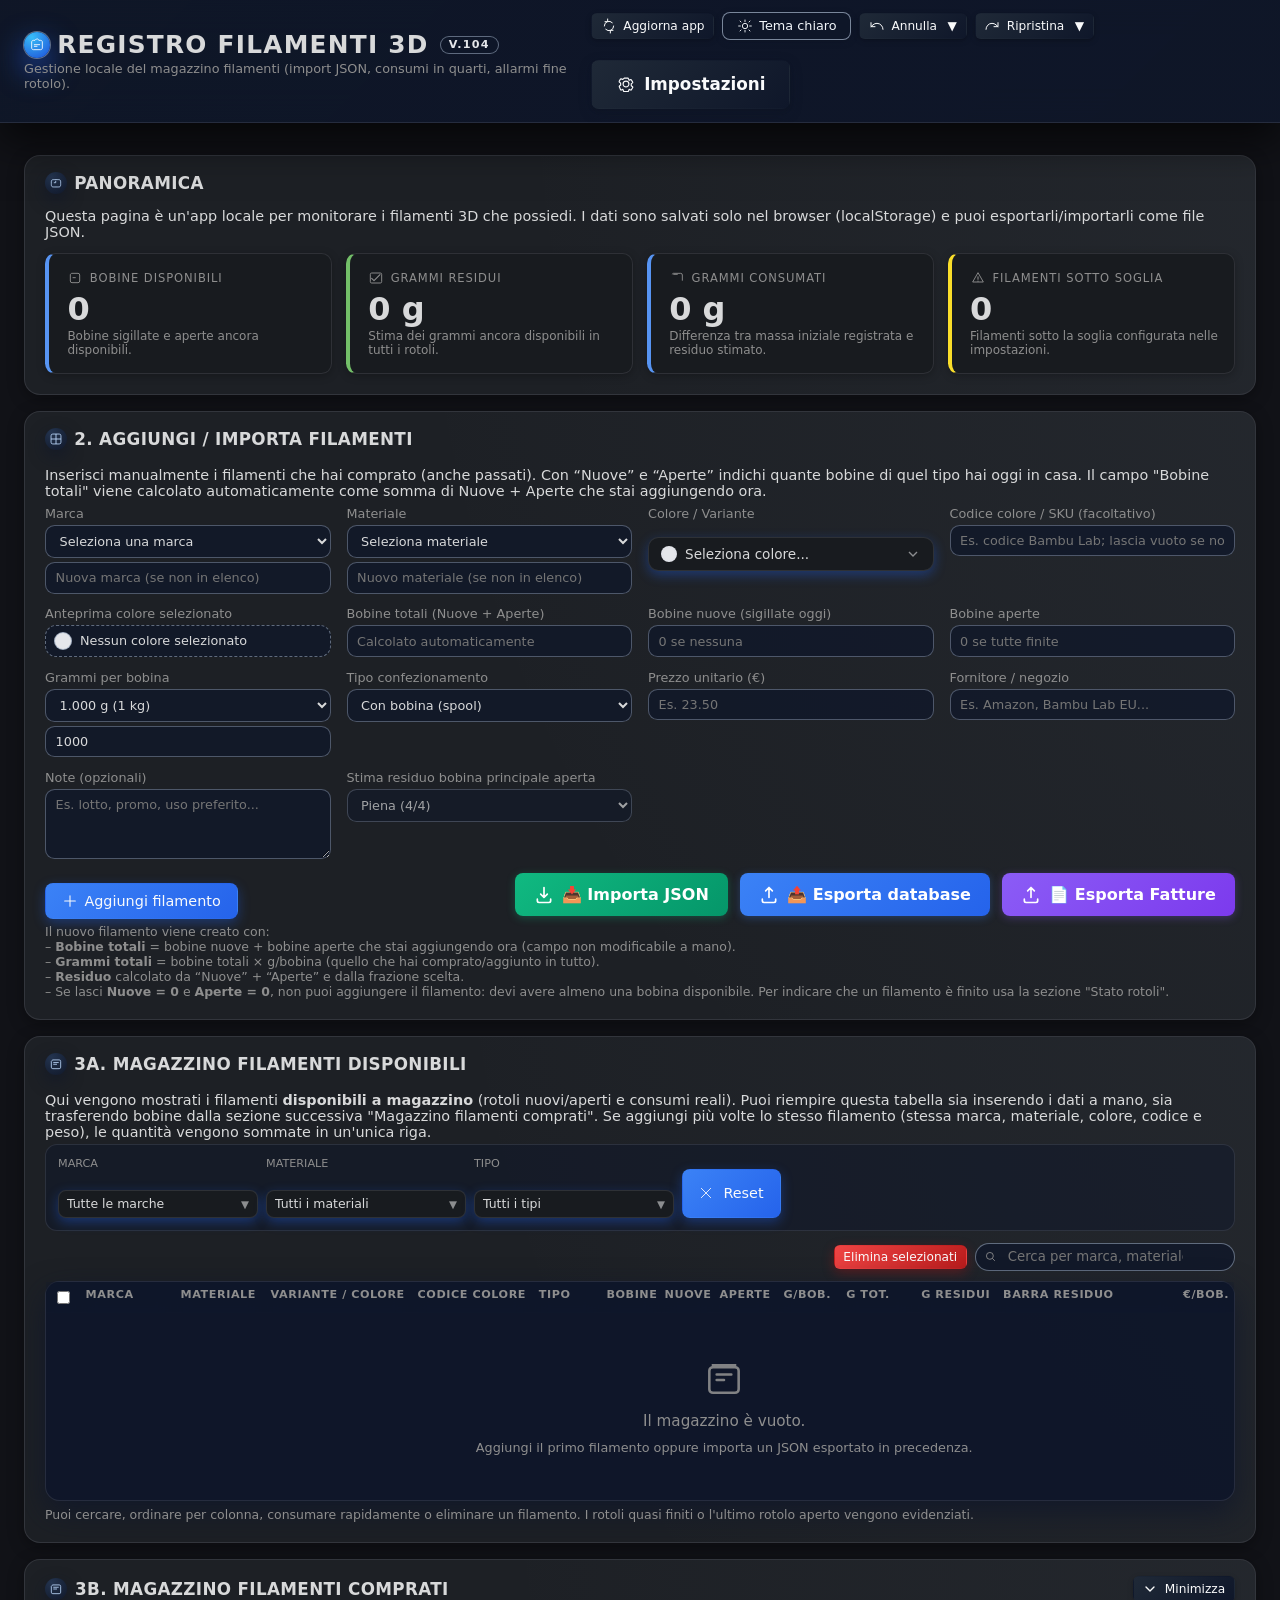
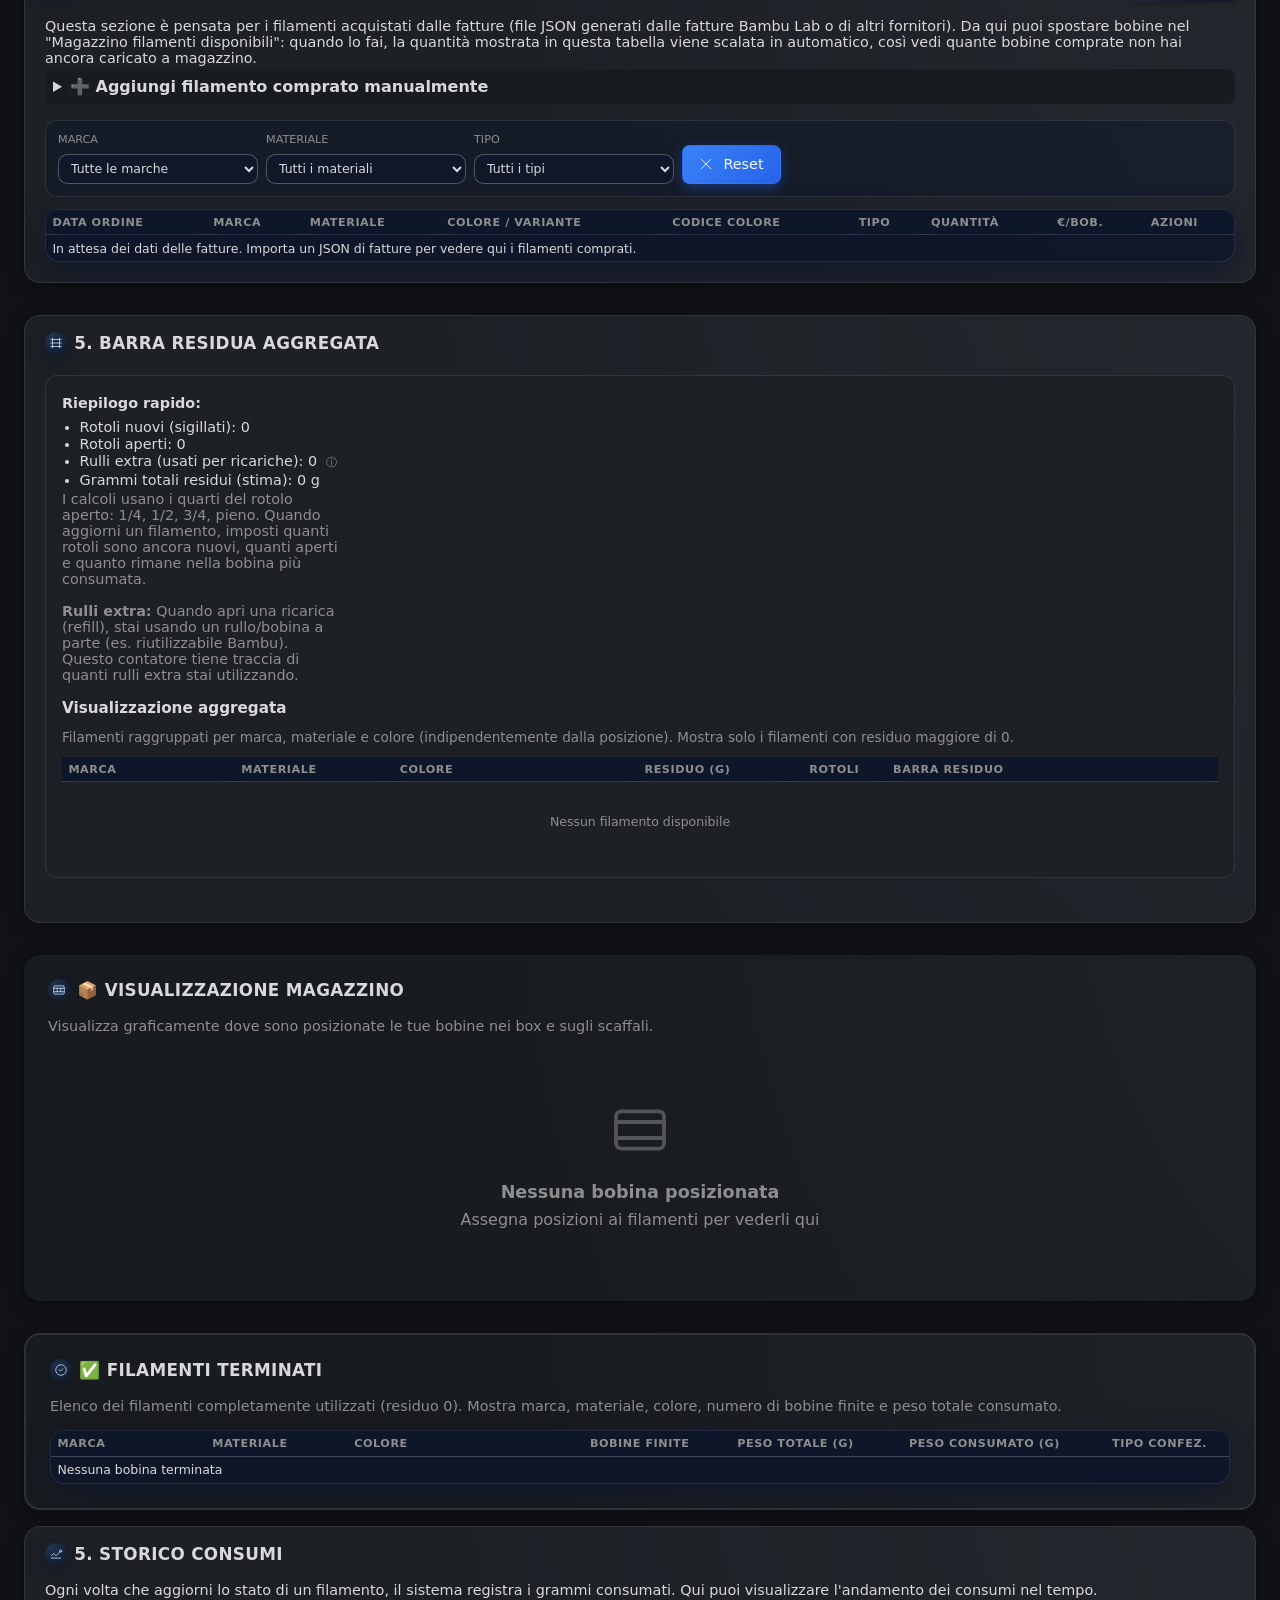
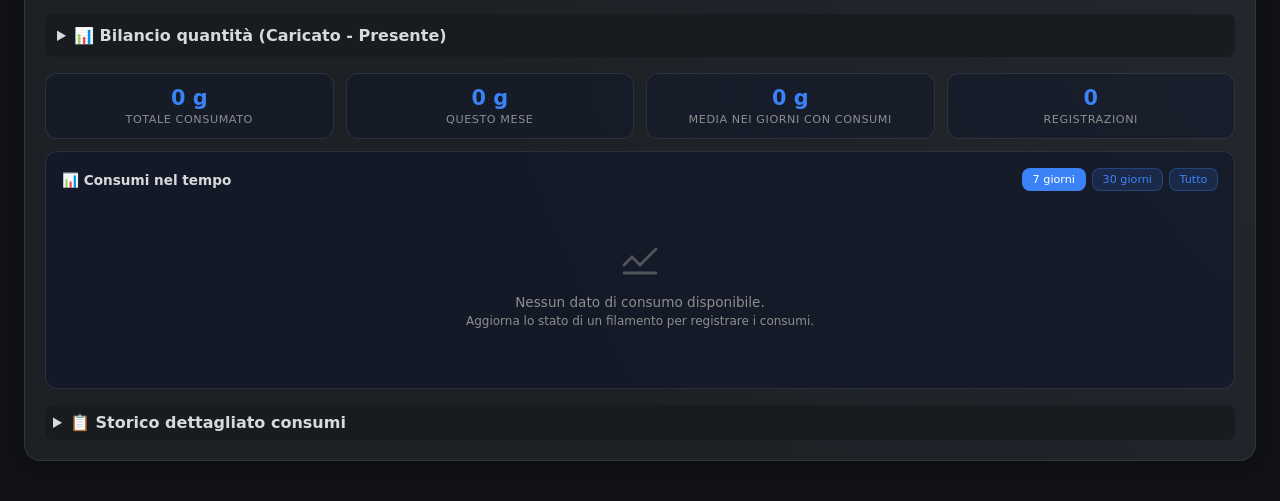
==== commit f3ba3478: "Stabilizza V.104: dati atomici, bobine coerenti e interfaccia verificata" ====
--- a/index.html
+++ b/index.html
@@ -172,11 +172,11 @@
                 stroke-linecap="round"
               />
             </svg>
-            Rotoli totali
+            Bobine disponibili
           </div>
           <div class="summary-card-value" id="totalSpoolsValue">0</div>
           <div class="summary-card-sub">
-            Somma di tutte le bobine inserite a magazzino.
+            Bobine sigillate e aperte ancora disponibili.
           </div>
         </div>
       </div>
@@ -233,7 +233,7 @@
           </div>
           <div class="summary-card-value" id="totalUsedGramsValue">0 g</div>
           <div class="summary-card-sub">
-            Differenza tra grammi acquistati e residui stimati.
+            Differenza tra massa iniziale registrata e residuo stimato.
           </div>
         </div>
       </div>
@@ -255,11 +255,11 @@
                 stroke-linecap="round"
               />
             </svg>
-            Rotoli critici
+            Filamenti sotto soglia
           </div>
           <div class="summary-card-value" id="lowStockCountValue">0</div>
           <div class="summary-card-sub">
-            Rotoli quasi finiti o ultima bobina aperta del colore.
+            Filamenti sotto la soglia configurata nelle impostazioni.
           </div>
         </div>
       </div>
@@ -468,7 +468,7 @@
         Aggiungi filamento
       </button>
 
-      <div style="display:flex;gap:0.75rem;align-items:center;">
+      <div class="json-actions" style="display:flex;gap:0.75rem;align-items:center;">
         <button type="button" class="btn-json-import" id="importJsonButton" style="display:inline-flex; align-items:center; gap:0.5rem; padding: 0.6rem 1.2rem; background: linear-gradient(135deg, #10b981 0%, #059669 100%); color: white; border-radius: 0.5rem; font-weight: 600; font-size: inherit; line-height: 1.5; border: none; box-shadow: 0 2px 8px rgba(16, 185, 129, 0.3); transition: all 0.2s ease; cursor: pointer; margin: 0; vertical-align: middle;" title="Importa database da file JSON">
           <svg viewBox="0 0 24 24" fill="none" style="width:20px;height:20px;flex-shrink:0;">
             <path d="M12 3v12M12 15l-4-4M12 15l4-4" stroke="currentColor" stroke-width="2" stroke-linecap="round" stroke-linejoin="round"/>
@@ -628,7 +628,7 @@
             <th data-sort-field="unit_weight_g" class="sortable resizable" style="width: 70px; min-width: 65px;">g/bob.</th>
             <th data-sort-field="total_weight_g" class="sortable resizable" style="width: 80px; min-width: 75px;">g tot.</th>
             <th data-sort-field="remaining_weight_g" class="sortable resizable" style="width: 85px; min-width: 80px;">g residui</th>
-            <th data-sort-field="remaining_weight_g" class="sortable resizable" style="width: 200px; min-width: 180px;">Barra residuo</th>
+            <th data-sort-field="remaining_ratio" class="sortable resizable" style="width: 200px; min-width: 180px;">Barra residuo</th>
             <th data-sort-field="unit_price" class="sortable resizable" style="width: 75px; min-width: 70px;">€/bob.</th>
             <th data-sort-field="location" class="sortable resizable" style="width: 115px; min-width: 95px;">Posizione</th>
             <th>Azioni</th>
@@ -1007,14 +1007,14 @@
       Qui puoi visualizzare l'andamento dei consumi nel tempo.
     </p>
 
-    <!-- Calcolo consumi per differenza (Acquistato - Presente) -->
+    <!-- Bilancio quantità (Caricato - Presente) -->
     <details style="margin-top: 1rem; margin-bottom: 1rem;">
       <summary style="cursor: pointer; padding: 0.75rem; background: var(--surface); border-radius: 0.5rem; font-weight: 600;">
-        📊 Calcolo consumi per differenza (Acquistato - Presente)
+        📊 Bilancio quantità (Caricato - Presente)
       </summary>
       <div style="margin-top: 1rem;">
         <p class="hint" style="margin-bottom: 0.75rem;">
-          Questo calcolo confronta il materiale acquistato (da fatture/ordini) con quello presente in magazzino.
+          Il caricato comprende acquisti e inventario iniziale. Il presente include anche gli acquisti ancora da trasferire. I vecchi backup possono avere una storia incompleta.
           La differenza rappresenta il materiale consumato.
         </p>
         <div id="consumptionByDifferenceContainer" style="margin-top: 0.5rem;">
@@ -1037,7 +1037,7 @@
       </div>
       <div class="consumption-stat-card">
         <div class="consumption-stat-value" id="statAvgPerDay">0 g</div>
-        <div class="consumption-stat-label">Media giornaliera</div>
+        <div class="consumption-stat-label">Media nei giorni con consumi</div>
       </div>
       <div class="consumption-stat-card">
         <div class="consumption-stat-value" id="statEntries">0</div>
@@ -1091,8 +1091,8 @@
 </main>
 
 <!-- Modal consumo -->
-<div id="modalOverlay" class="modal-overlay"></div>
-<div id="consumptionModal" class="modal">
+<div id="modalOverlay" class="modal-overlay" hidden></div>
+<div id="consumptionModal" class="modal" hidden inert role="dialog" aria-modal="false">
   <div class="modal-dialog">
     <div class="modal-header">
       <div class="modal-title">
@@ -1194,7 +1194,7 @@
 </div>
 
 <!-- Modal per eliminare bobine -->
-<div id="deleteSpoolsModal" class="modal">
+<div id="deleteSpoolsModal" class="modal" hidden inert role="dialog" aria-modal="false">
   <div class="modal-dialog" style="max-width: 900px;">
     <div class="modal-header">
       <div class="modal-title">
@@ -1243,7 +1243,7 @@
 </div>
 
 <!-- Modal per modificare un filamento esistente -->
-<div id="editFilamentModal" class="modal">
+<div id="editFilamentModal" class="modal" hidden inert role="dialog" aria-modal="false">
   <div class="modal-dialog" style="max-width: 900px;">
     <div class="modal-header">
       <div class="modal-title">
@@ -1372,7 +1372,7 @@
 </div>
 
 <!-- Modal Aggiungi al magazzino -->
-<div id="addToStockModal" class="modal">
+<div id="addToStockModal" class="modal" hidden inert role="dialog" aria-modal="false">
   <div class="modal-dialog" style="max-width: 900px;">
     <div class="modal-header">
       <div class="modal-title">
@@ -1435,7 +1435,7 @@
 </div>
 
 <!-- Impostazioni / reset dati -->
-<div id="settingsModal" class="modal">
+<div id="settingsModal" class="modal" hidden inert role="dialog" aria-modal="false">
   <div class="modal-dialog" style="max-width: 1100px; max-height: 95vh; min-height: 85vh; overflow-y: auto;">
     <div class="modal-header">
       <div class="modal-title">
@@ -1583,7 +1583,7 @@
 </div>
 
 <!-- Modal resoconto bobine in esaurimento -->
-<div id="lowStockReportModal" class="modal">
+<div id="lowStockReportModal" class="modal" hidden inert role="dialog" aria-modal="false">
   <div class="modal-dialog" style="max-width: 900px;">
     <div class="modal-header">
       <div class="modal-title">
--- a/styles.css
+++ b/styles.css
@@ -22,15 +22,15 @@
       --warning: #f59e0b;
       --warning-soft: rgba(245, 158, 11, 0.18);
 
-      --bg: radial-gradient(circle at top, #020617 0, #020617 40%, #020617 100%);
-      --surface: rgba(15, 23, 42, 0.8);
-      --surface-soft: rgba(15, 23, 42, 0.8);
-      --surface-strong: #020617;
-      --border-subtle: rgba(148, 163, 184, 0.45);
-      --border-strong: rgba(15, 23, 42, 0.9);
-      --text-main: #e5e7eb;
-      --text-muted: #9ca3af;
-      --shadow-soft: 0 18px 45px rgba(0, 0, 0, 0.7);
+      --bg: #111217;
+      --surface: #181B1F;
+      --surface-soft: #1D2025;
+      --surface-strong: #22252B;
+      --border-subtle: rgba(204, 204, 220, 0.12);
+      --border-strong: rgba(204, 204, 220, 0.25);
+      --text-main: #D8D9DA;
+      --text-muted: #8E8E8E;
+      --shadow-soft: 0 4px 16px rgba(0, 0, 0, 0.35);
 
       --radius-lg: 0.75rem;
       --radius-md: 0.65rem;
@@ -38,6 +38,19 @@
       --radius-xl: 1rem;
       --transition-fast: 0.15s ease;
       --transition-med: 0.25s ease;
+
+      /* ===== Palette Grafana (dark default) ===== */
+      --gf-canvas: #111217;
+      --gf-panel: #181B1F;
+      --gf-panel-elevated: #22252B;
+      --gf-panel-hover: #2C2F36;
+      --gf-border: rgba(204, 204, 220, 0.12);
+      --gf-text-primary: #D8D9DA;
+      --gf-text-secondary: #8E8E8E;
+      --gf-green: #73BF69;
+      --gf-yellow: #FADE2A;
+      --gf-red: #F2495C;
+      --gf-blue: #5794F2;
     }
 
     /* Pulsante X per cancellare ricerca */
@@ -78,6 +91,19 @@
       --text-main: #0f172a;
       --text-muted: #6b7280;
       --shadow-soft: 0 18px 45px rgba(15, 23, 42, 0.12);
+
+      /* ===== Palette Grafana (light) ===== */
+      --gf-canvas: #F4F5F5;
+      --gf-panel: #FFFFFF;
+      --gf-panel-elevated: #F4F5F5;
+      --gf-panel-hover: #E9EDF2;
+      --gf-border: rgba(36, 41, 46, 0.12);
+      --gf-text-primary: #24292E;
+      --gf-text-secondary: #6E7680;
+      --gf-green: #3EB15B;
+      --gf-yellow: #D9A800;
+      --gf-red: #E02F44;
+      --gf-blue: #1F62C2;
     }
 
     * {
@@ -162,6 +188,7 @@
 
     .header-actions {
       display: flex;
+      flex-wrap: wrap;
       align-items: center;
       gap: 0.5rem;
     }
@@ -263,7 +290,7 @@
 
     .grid {
       display: grid;
-      grid-template-columns: repeat(auto-fit, minmax(230px, 1fr));
+      grid-template-columns: repeat(auto-fit, minmax(min(230px, 100%), 1fr));
       gap: 0.8rem 1rem;
       margin-top: 0.4rem;
     }
@@ -605,7 +632,7 @@
       box-shadow: 0 2px 6px rgba(15, 23, 42, 0.4),
                   0 1px 2px rgba(0, 0, 0, 0.1);
       font-size: 0.8rem;
-      color: var(--text-main);
+      color: #f1f5f9;
       transition: all 0.15s cubic-bezier(0.4, 0, 0.2, 1);
     }
 
@@ -644,54 +671,24 @@
     .summary-card {
       position: relative;
       overflow: hidden;
-      border-radius: var(--radius-xl);
-      padding: 0.85rem 1rem 1rem;
-      color: #f9fafb;
-      box-shadow: 0 22px 50px rgba(0, 0, 0, 0.9);
-      border: 1px solid rgba(148, 163, 184, 0.5);
-      background: radial-gradient(
-        circle at top left,
-        rgba(59, 130, 246, 0.85),
-        rgba(15, 23, 42, 1)
-      );
-    }
-
-    .summary-card.success {
-      background: radial-gradient(
-        circle at top left,
-        rgba(34, 197, 94, 0.85),
-        rgba(5, 46, 22, 1)
-      );
-    }
-
-    .summary-card.warning {
-      background: radial-gradient(
-        circle at top left,
-        rgba(245, 158, 11, 0.9),
-        rgba(68, 29, 11, 1)
-      );
-    }
-
-    .summary-card.info {
-      background: radial-gradient(
-        circle at top left,
-        rgba(129, 140, 248, 0.9),
-        rgba(15, 23, 42, 1)
-      );
-    }
-
-    .summary-card::after {
-      content: "";
-      position: absolute;
-      inset: -40%;
-      background: radial-gradient(
-        circle at top right,
-        rgba(255, 255, 255, 0.25),
-        transparent 60%
-      );
-      pointer-events: none;
-      opacity: 0.9;
-    }
+      border-radius: var(--radius-md);
+      padding: 1rem 1rem 1rem 1.15rem;
+      color: var(--gf-text-primary);
+      background: var(--gf-panel);
+      border: 1px solid var(--gf-border);
+      border-left: 4px solid var(--gf-blue);
+      box-shadow: 0 2px 8px rgba(0, 0, 0, 0.25);
+      transition: background var(--transition-fast), transform var(--transition-fast);
+    }
+
+    .summary-card:hover {
+      background: var(--gf-panel-hover);
+      transform: translateY(-2px);
+    }
+
+    .summary-card.success { border-left-color: var(--gf-green); }
+    .summary-card.warning { border-left-color: var(--gf-yellow); }
+    .summary-card.info { border-left-color: var(--gf-blue); }
 
     .summary-card-inner {
       position: relative;
@@ -699,10 +696,10 @@
     }
 
     .summary-card-label {
-      font-size: 0.78rem;
+      font-size: 0.72rem;
       text-transform: uppercase;
       letter-spacing: 0.08em;
-      opacity: 0.95;
+      color: var(--gf-text-secondary);
       display: flex;
       align-items: center;
       gap: 0.4rem;
@@ -715,14 +712,17 @@
 
     .summary-card-value {
       margin-top: 0.35rem;
-      font-size: 1.4rem;
-      font-weight: 600;
+      font-size: 2rem;
+      font-weight: 700;
+      line-height: 1.1;
+      color: var(--gf-text-primary);
+      font-variant-numeric: tabular-nums;
     }
 
     .summary-card-sub {
       margin-top: 0.15rem;
-      font-size: 0.8rem;
-      opacity: 0.95;
+      font-size: 0.75rem;
+      color: var(--gf-text-secondary);
     }
 
     .table-wrapper {
@@ -1592,7 +1592,8 @@
     }
 
     .toast {
-      min-width: 420px;
+      min-width: 0;
+      width: min(700px, calc(100vw - 1.5rem));
       max-width: 700px;
       padding: 1.5rem 1.8rem;
       border-radius: 1.2rem;
@@ -1977,6 +1978,8 @@
       animation: modalIn 0.2s ease-out forwards;
       margin: auto;
       position: relative;
+      overflow-y: auto;
+      overscroll-behavior: contain;
     }
     
     /* Modal impostazioni più alto e largo */
@@ -1987,13 +1990,16 @@
     }
     
     /* Forza il centraggio del dialog anche quando è stato trascinato */
-    .modal.is-open .modal-dialog {
-      position: relative !important;
-      left: auto !important;
-      top: auto !important;
-      right: auto !important;
-      bottom: auto !important;
-      margin: auto !important;
+    .modal.is-open .modal-dialog:not(.is-positioned) {
+      position: relative;
+      margin: auto;
+    }
+
+    .modal.is-open .modal-dialog.is-positioned {
+      position: fixed;
+      margin: 0;
+      animation: none;
+      transform: none;
     }
 
     .modal-body {
@@ -2021,6 +2027,7 @@
       margin-bottom: 0.5rem;
       cursor: move;
       user-select: none;
+      touch-action: none;
       padding: 0.5rem;
       margin: -0.5rem -0.5rem 0.5rem -0.5rem;
       border-radius: var(--radius-lg) var(--radius-lg) 0 0;
@@ -2195,4 +2202,65 @@
     .undo-redo-dropdown-item:last-child {
       border-bottom: none;
     }
+
+    /* Controlli e finestre rimossi anche dalla navigazione quando chiusi. */
+    [hidden], .modal:not(.is-open) { display: none !important; }
+    .modal { overscroll-behavior: contain; }
+    .modal-header { flex-shrink: 0; }
+    .modal-footer { flex-shrink: 0; flex-wrap: wrap; }
+    .modal input, .modal select, .modal textarea { min-width: 0; max-width: 100%; }
+    #locationsListContainer { width: 100%; min-width: 0; }
+    .grid > *, .header-title-block, .header-actions,
+    main, main > section, .buttons-row > *, .json-actions { min-width: 0; }
+    .json-actions { flex-wrap: wrap; }
+    .buttons-row button, .header-actions button { max-width: 100%; }
+    .color-dropdown-option {
+      width: 100%; margin: 0; border: 0; border-radius: 0;
+      background: transparent; color: var(--text-main); box-shadow: none;
+      text-align: left; justify-content: flex-start; font-weight: 400;
+    }
+    .color-dropdown-option:focus-visible { outline: 2px solid var(--primary); outline-offset: -2px; }
+    .color-dropdown-menu.is-portal-active { max-height: min(250px, calc(100vh - 1rem)); }
+    .multi-select-options { max-height: 300px; overflow-y: auto; padding: 0.25rem; }
+    .resize-handle {
+      position: absolute; right: 0; top: 0; bottom: 0; width: 6px;
+      z-index: 10; cursor: col-resize; touch-action: none;
+    }
+    .resize-handle:focus-visible { background: var(--primary); outline: 2px solid var(--primary); }
+    .history-table-wrapper { overflow-x: auto; max-width: 100%; }
+    #spoolsStateTableContainer { overflow-x: auto; max-width: 100%; }
+    :root[data-theme="light"] header { background: var(--surface-strong); }
+
+    @media (max-width: 800px) {
+      .header-inner { flex-wrap: wrap; }
+      header h1 { font-size: 1.15rem; letter-spacing: 0.02em; flex-wrap: wrap; }
+      .header-title-block, .header-actions { max-width: 100%; }
+      .header-subtitle { overflow-wrap: anywhere; }
+      .json-actions { width: 100%; }
+      .json-actions button { flex: 1 1 180px; justify-content: center; }
+      .modal-dialog { max-width: 100%; }
+      .toast { padding: 1rem; gap: 0.75rem; font-size: 1rem; }
+      .toast-icon svg { max-width: 28px; }
+      .toast-content { min-width: 0; overflow-wrap: anywhere; }
+      #settingsModal .modal-dialog { min-height: 0; max-height: calc(100dvh - 2rem); }
+      #settingsModal .buttons-row > div { max-width: 100%; min-width: 0; }
+      #locationsListContainer > div { flex-wrap: wrap; }
+      #locationsListContainer > div > input { flex: 1 1 100% !important; }
+    }
+
+    @media (max-width: 480px) {
+      header { position: relative; }
+      main { padding: 0.6rem 0.6rem 1.5rem; }
+      section { padding: 0.8rem; }
+      .filter-bar label { min-width: 0; max-width: none; flex-basis: 100%; }
+      .filter-bar .btn-reset-filters { width: 100%; }
+      .table-toolbar { align-items: stretch; }
+      .search-input-wrapper { max-width: none; }
+      .json-actions button { flex-basis: 100%; }
+      .modal { padding: 0.5rem; }
+      .modal-dialog { max-height: calc(100dvh - 1rem); padding: 0.75rem; }
+      .modal-title { font-size: 0.85rem; }
+      #lowStockReportList > div { flex-wrap: wrap; }
+      #purchasedSection > div:first-child { flex-wrap: wrap; gap: 0.5rem; }
+    }
   
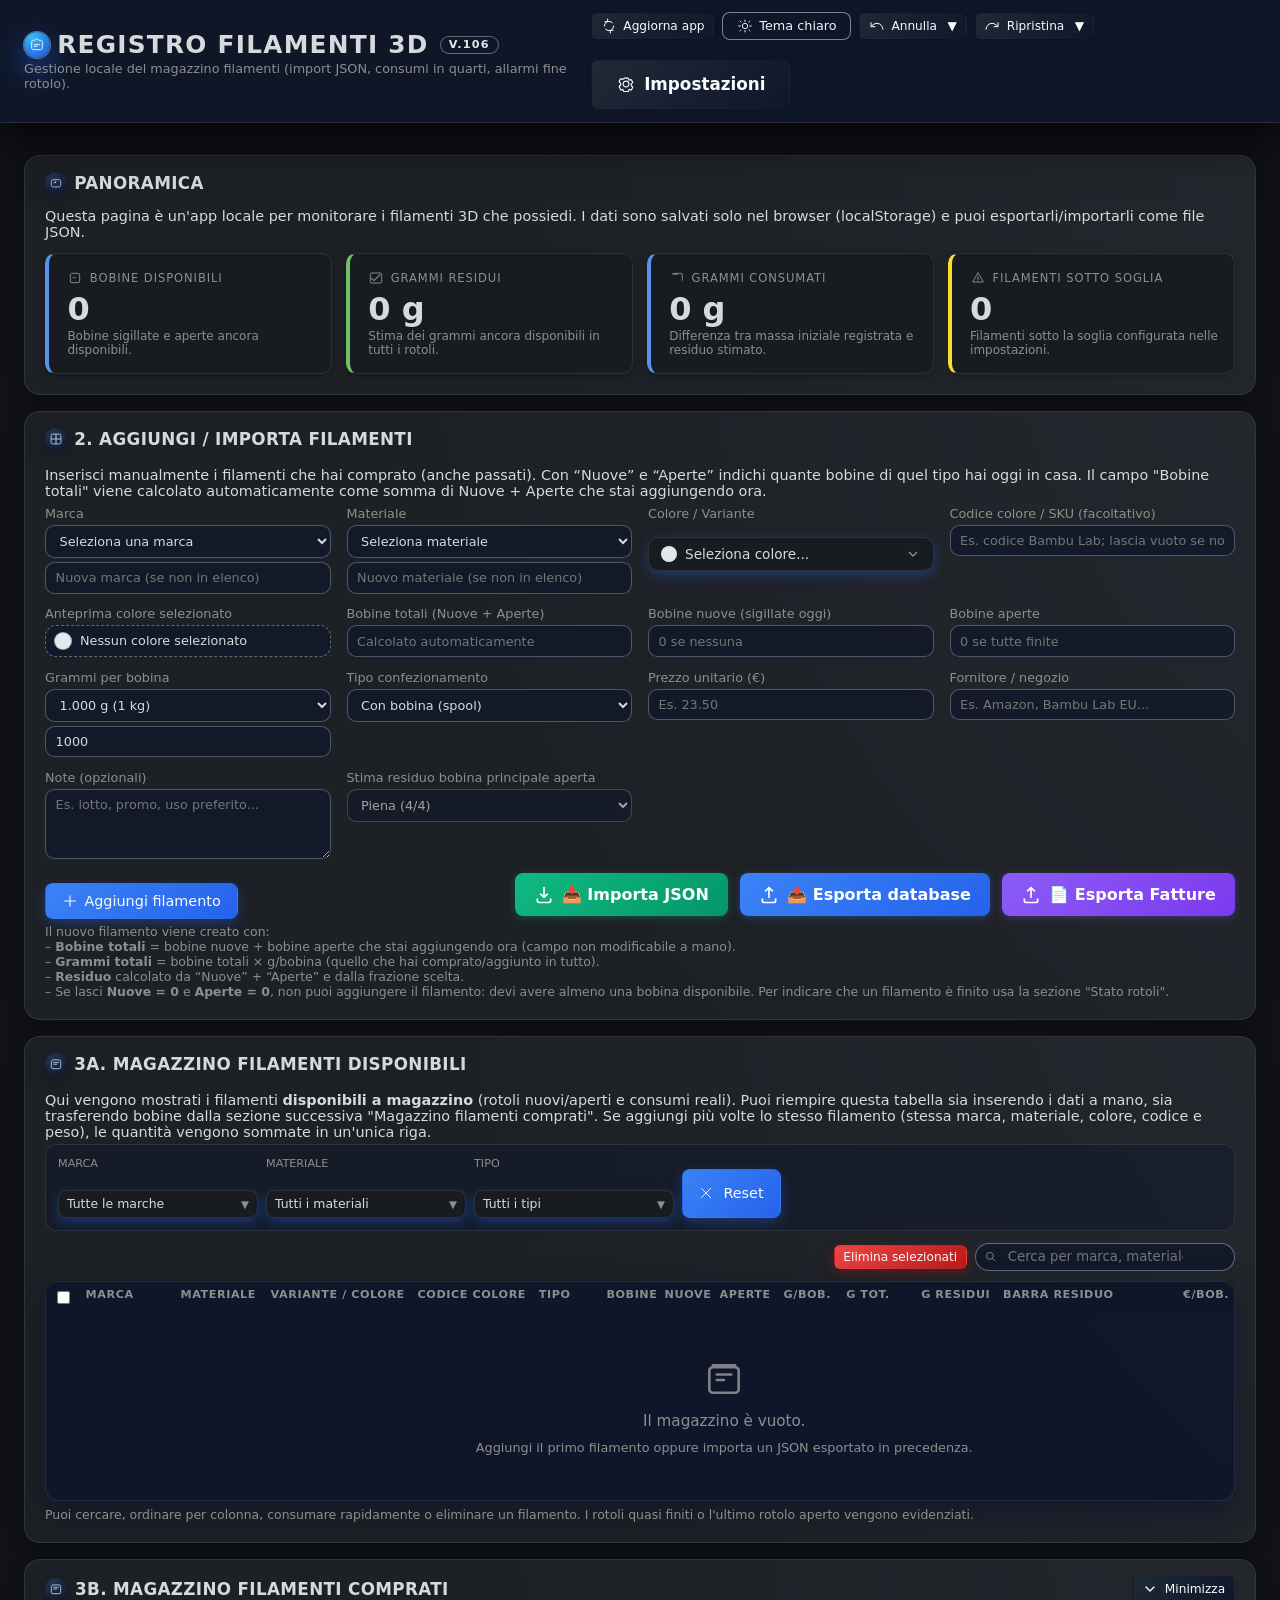
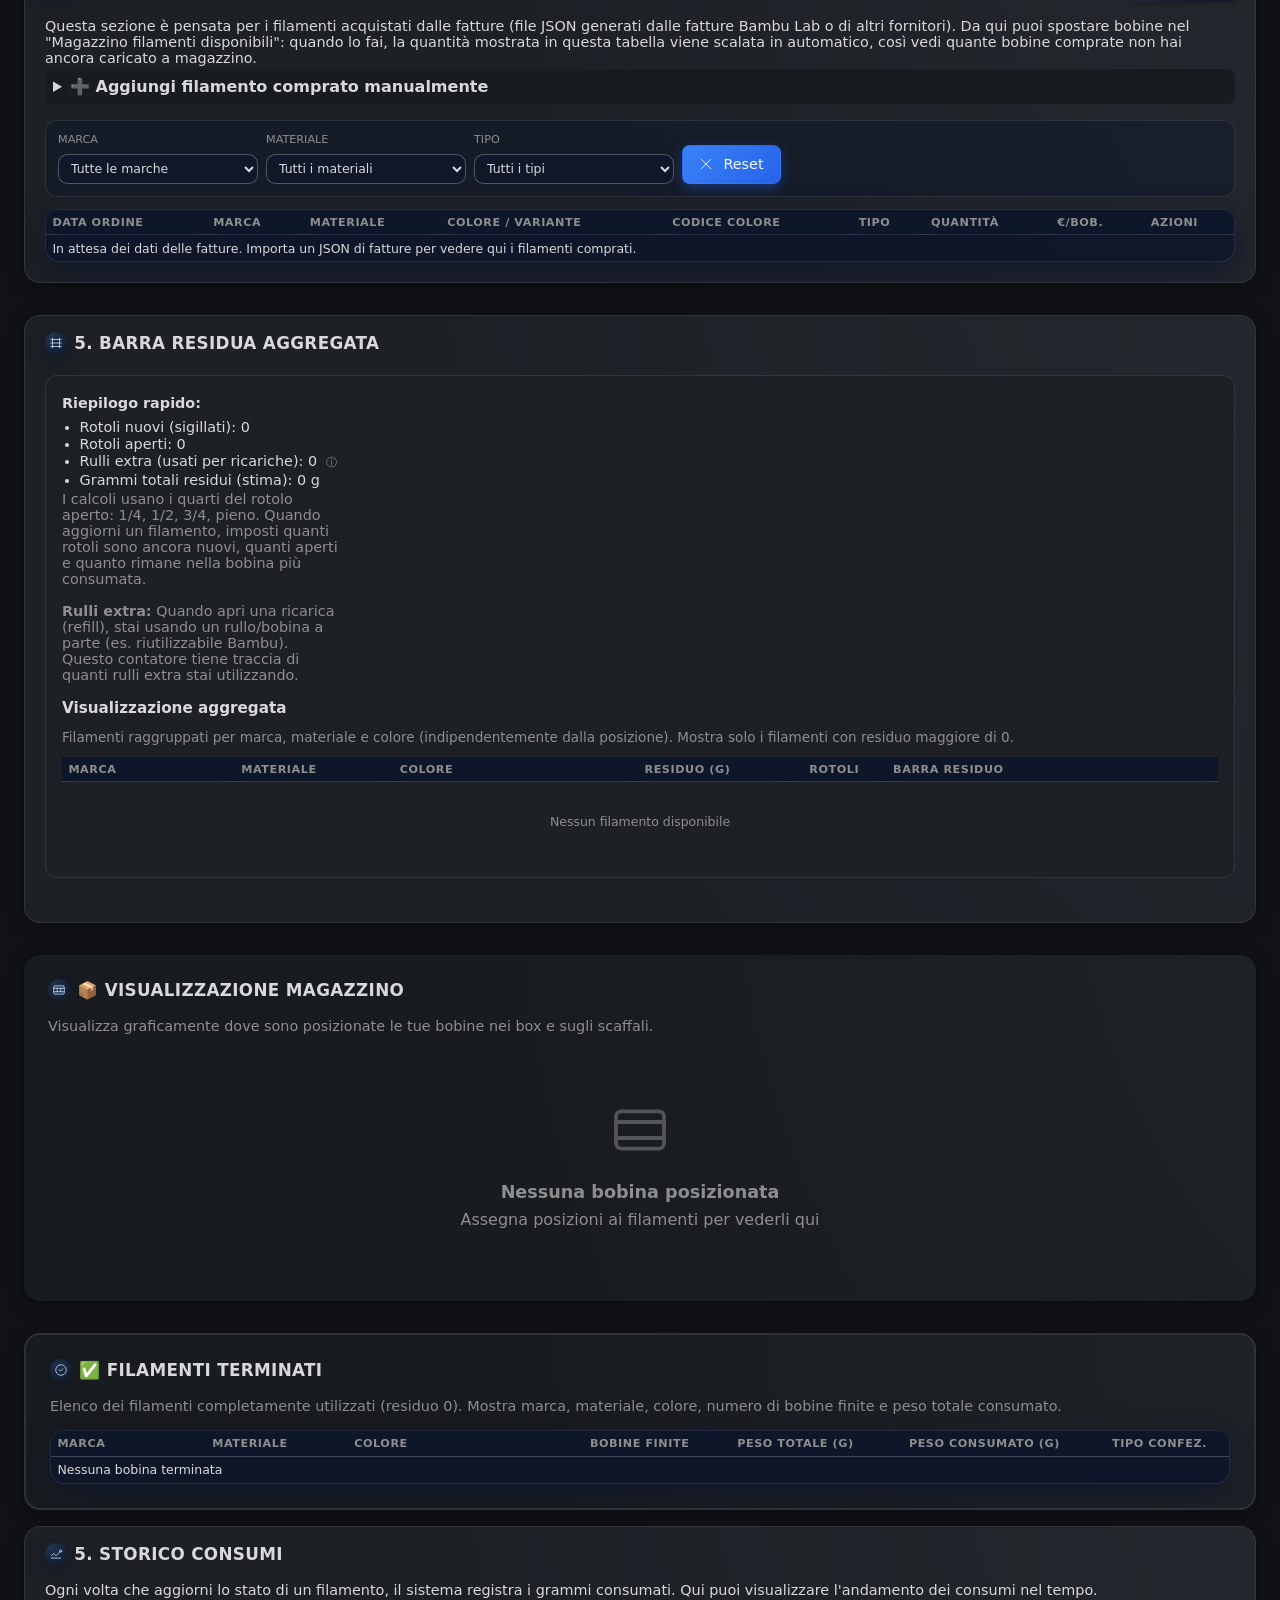
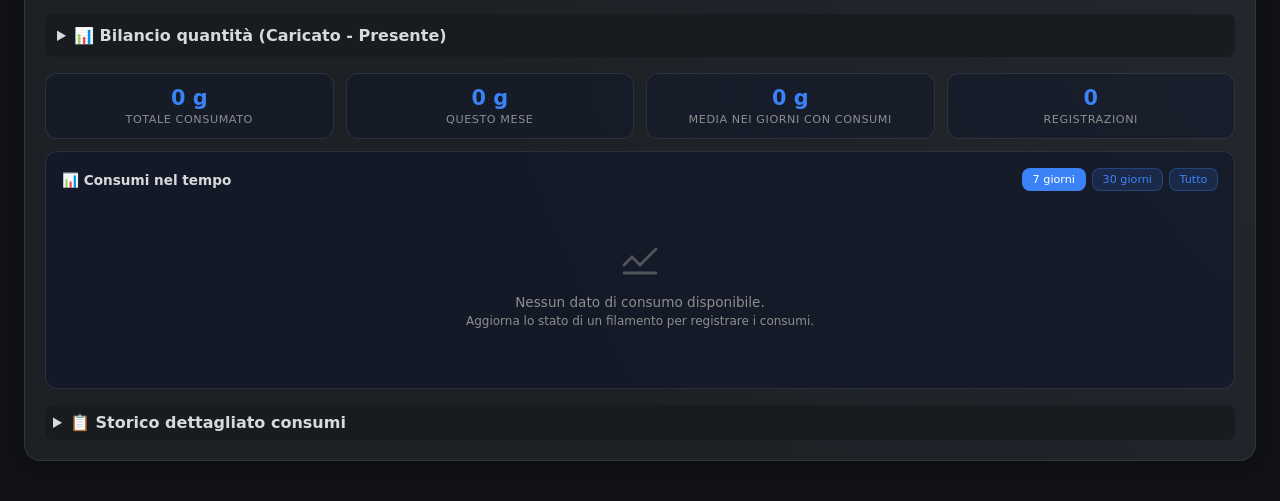
==== commit 6fd16a97: "Consente sovraccarichi e trascinamento bobine V.106" ====
--- a/index.html
+++ b/index.html
@@ -8,6 +8,7 @@
   <link rel="stylesheet" href="styles.css">
 </head>
 <body>
+<div id="capacityAlerts" class="capacity-alerts" role="status" aria-live="polite" hidden></div>
 <header>
   <div class="header-inner">
     <div class="header-title-block">
--- a/styles.css
+++ b/styles.css
@@ -2264,3 +2264,26 @@
       #purchasedSection > div:first-child { flex-wrap: wrap; gap: 0.5rem; }
     }
   
+/* Capacità fisica AMS e bobina selezionata nella vista delle posizioni. */
+.ams-capacity-warning {
+  margin: .6rem 0;
+  padding: .65rem .8rem;
+  border: 1px solid #f59e0b;
+  border-radius: .5rem;
+  color: var(--text-main);
+  background: rgba(245, 158, 11, .13);
+  font-size: .8rem;
+  line-height: 1.5;
+}
+.selected-spool-row {
+  outline: 2px solid var(--accent);
+  outline-offset: 1px;
+  scroll-margin: 1rem;
+}
+
+/* Avvisi persistenti per locazioni oltre capacità. */
+.capacity-alerts:not([hidden]) { position: sticky; top: 0; z-index: 100; padding: .75rem 1rem; background: #8b1515; color: #fff; border-bottom: 3px solid #ef4444; font-weight: 700; }
+.capacity-alerts > div + div { margin-top: .3rem; }
+.location-over-capacity { border-color: #ef4444 !important; box-shadow: 0 0 0 2px #ef4444 !important; }
+.location-drop-target { outline: 3px solid #60a5fa; outline-offset: 2px; }
+.ams-capacity-warning { border-color: #ef4444; background: rgba(220, 38, 38, .18); }
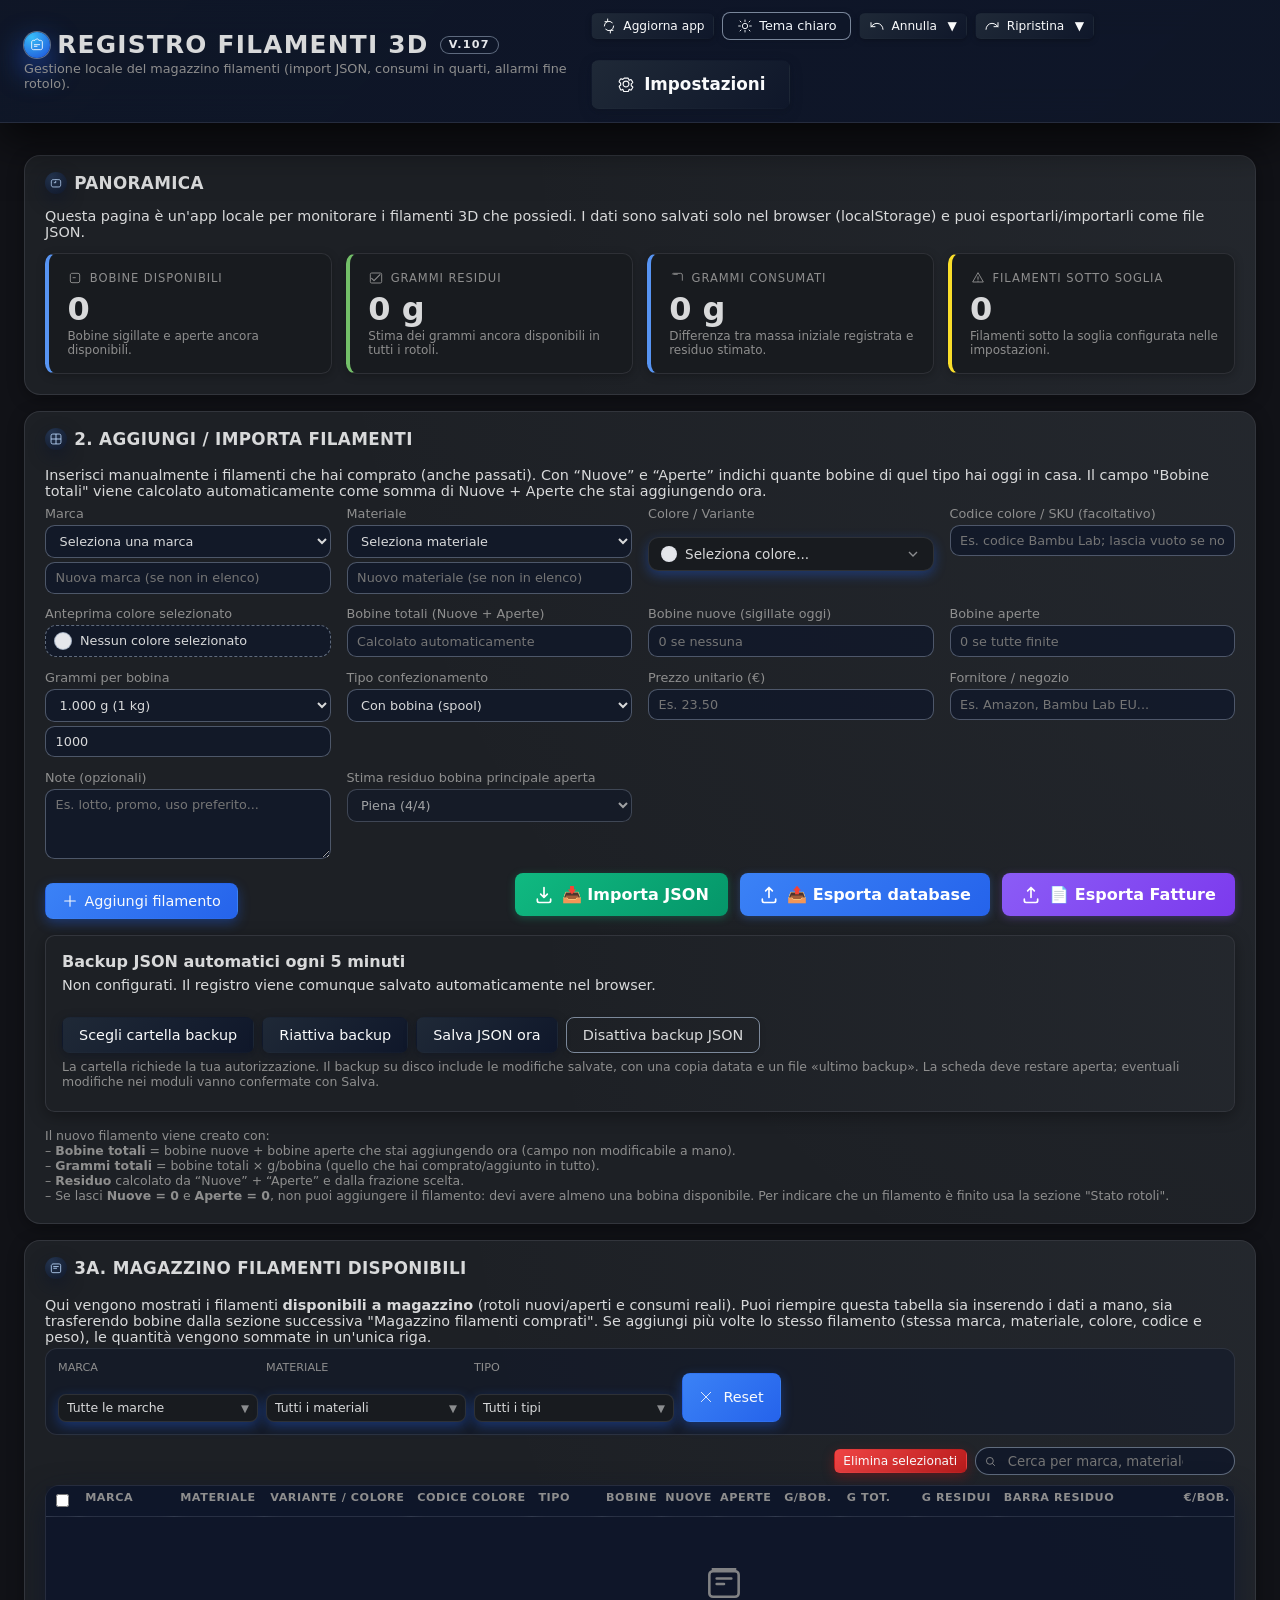
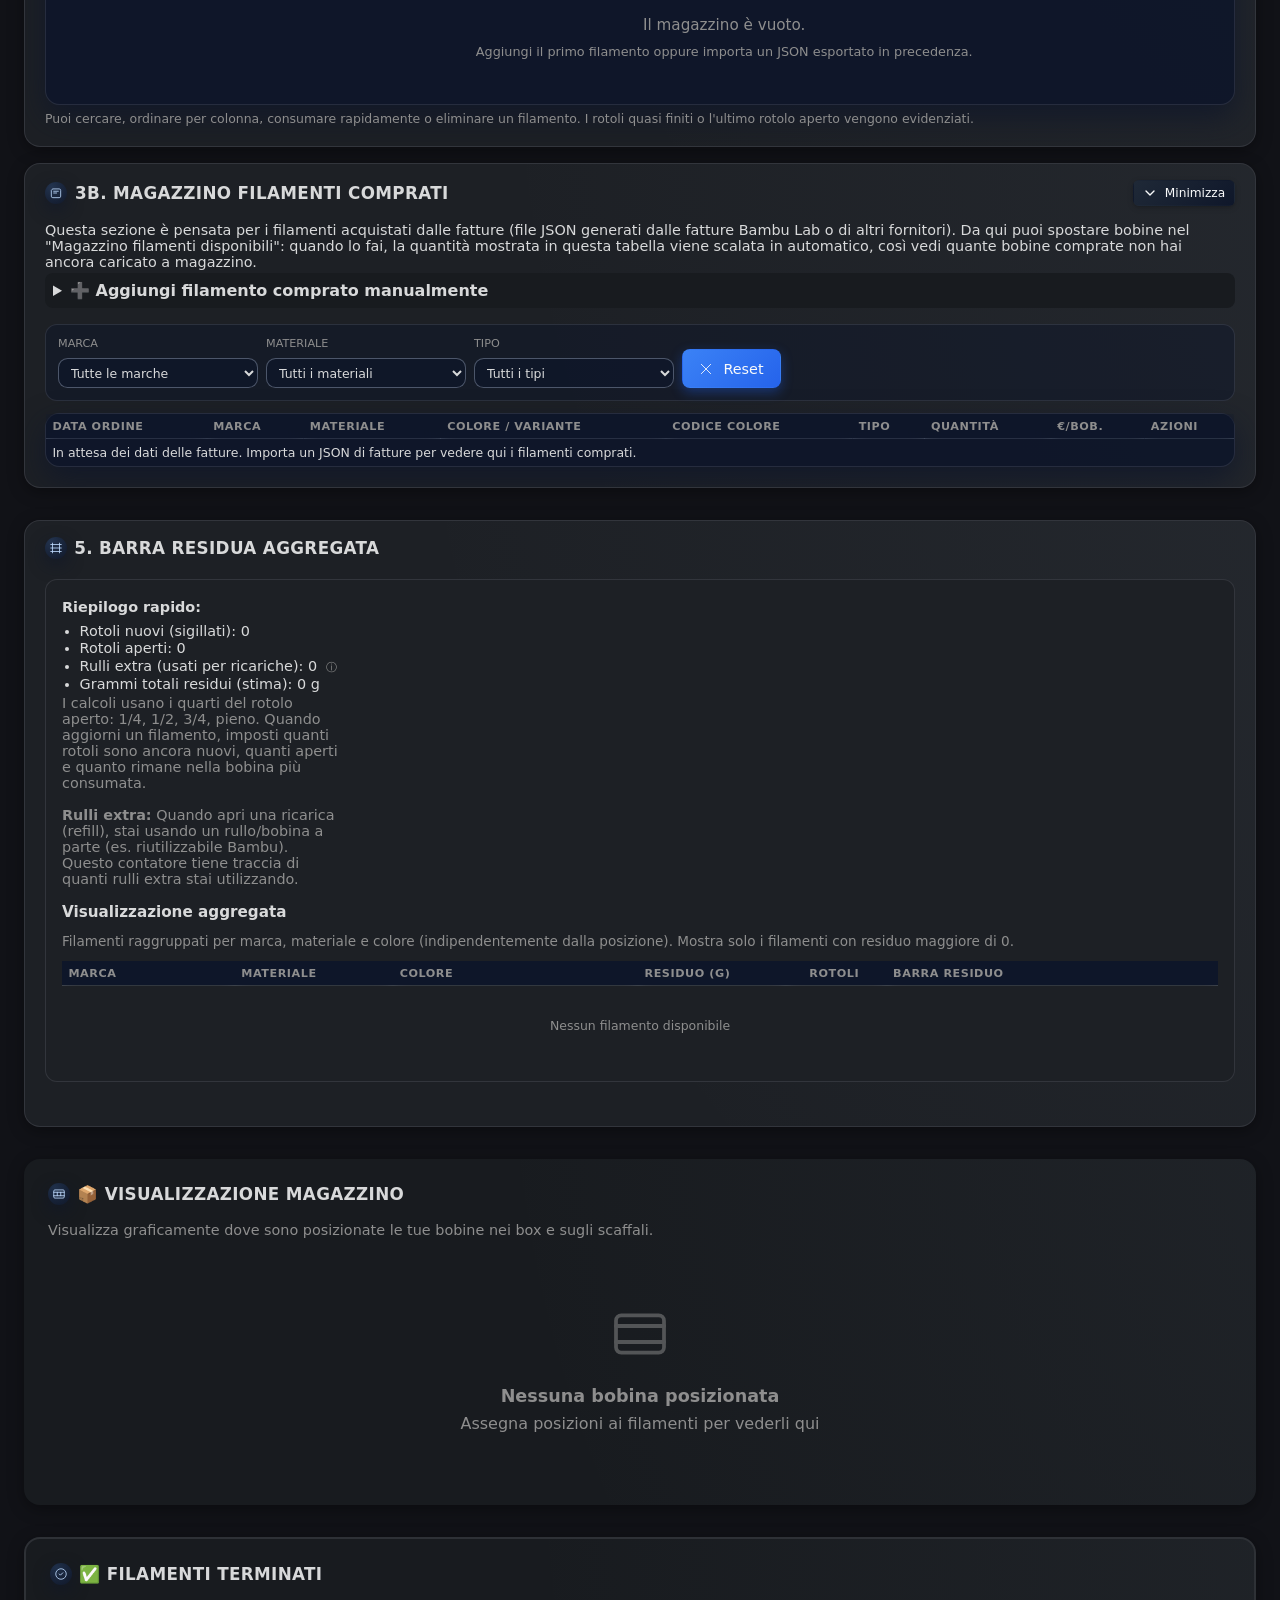
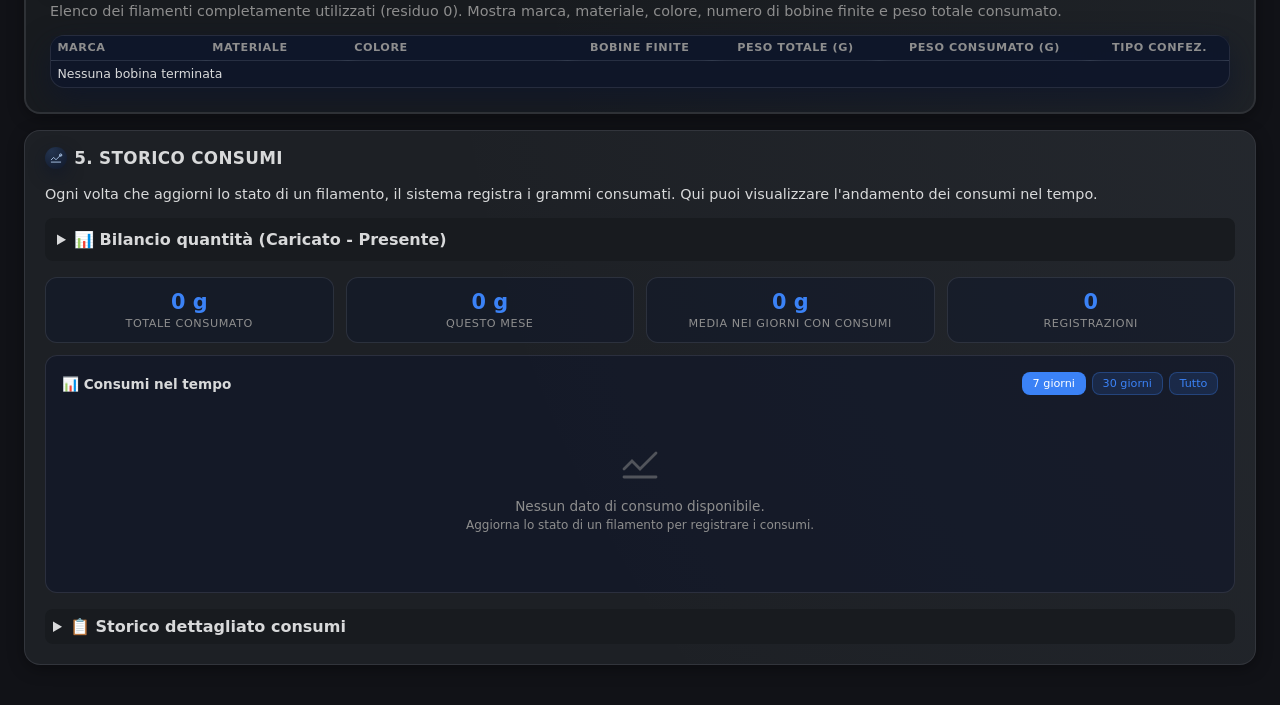
==== commit 4792878c: "Aggiunge catalogo Bambu verificato e backup automatici V.107" ====
--- a/index.html
+++ b/index.html
@@ -500,6 +500,18 @@
         </button>
       </div>
     </div>
+
+    <section class="file-backup-panel" aria-label="Backup JSON automatici">
+      <strong>Backup JSON automatici ogni 5 minuti</strong>
+      <p id="fileBackupStatus" role="status" aria-live="polite">Non configurati. Il registro viene comunque salvato automaticamente nel browser.</p>
+      <div class="buttons-row">
+        <button type="button" class="btn-secondary" id="chooseBackupDirectory">Scegli cartella backup</button>
+        <button type="button" class="btn-secondary" id="reauthorizeFileBackup">Riattiva backup</button>
+        <button type="button" class="btn-secondary" id="backupNowButton">Salva JSON ora</button>
+        <button type="button" class="btn-outline" id="disableFileBackup">Disattiva backup JSON</button>
+      </div>
+      <p class="hint">La cartella richiede la tua autorizzazione. Il backup su disco include le modifiche salvate, con una copia datata e un file «ultimo backup». La scheda deve restare aperta; eventuali modifiche nei moduli vanno confermate con Salva.</p>
+    </section>
 
     <div class="hint">
       Il nuovo filamento viene creato con:
--- a/styles.css
+++ b/styles.css
@@ -2287,3 +2287,7 @@
 .location-over-capacity { border-color: #ef4444 !important; box-shadow: 0 0 0 2px #ef4444 !important; }
 .location-drop-target { outline: 3px solid #60a5fa; outline-offset: 2px; }
 .ams-capacity-warning { border-color: #ef4444; background: rgba(220, 38, 38, .18); }
+
+.file-backup-panel { margin: 1rem 0; padding: 1rem; border: 1px solid var(--border-subtle); border-radius: .6rem; background: var(--surface-soft); }
+.file-backup-panel p { margin: .4rem 0; overflow-wrap: anywhere; }
+.file-backup-panel .backup-error { color: var(--danger); font-weight: 600; }
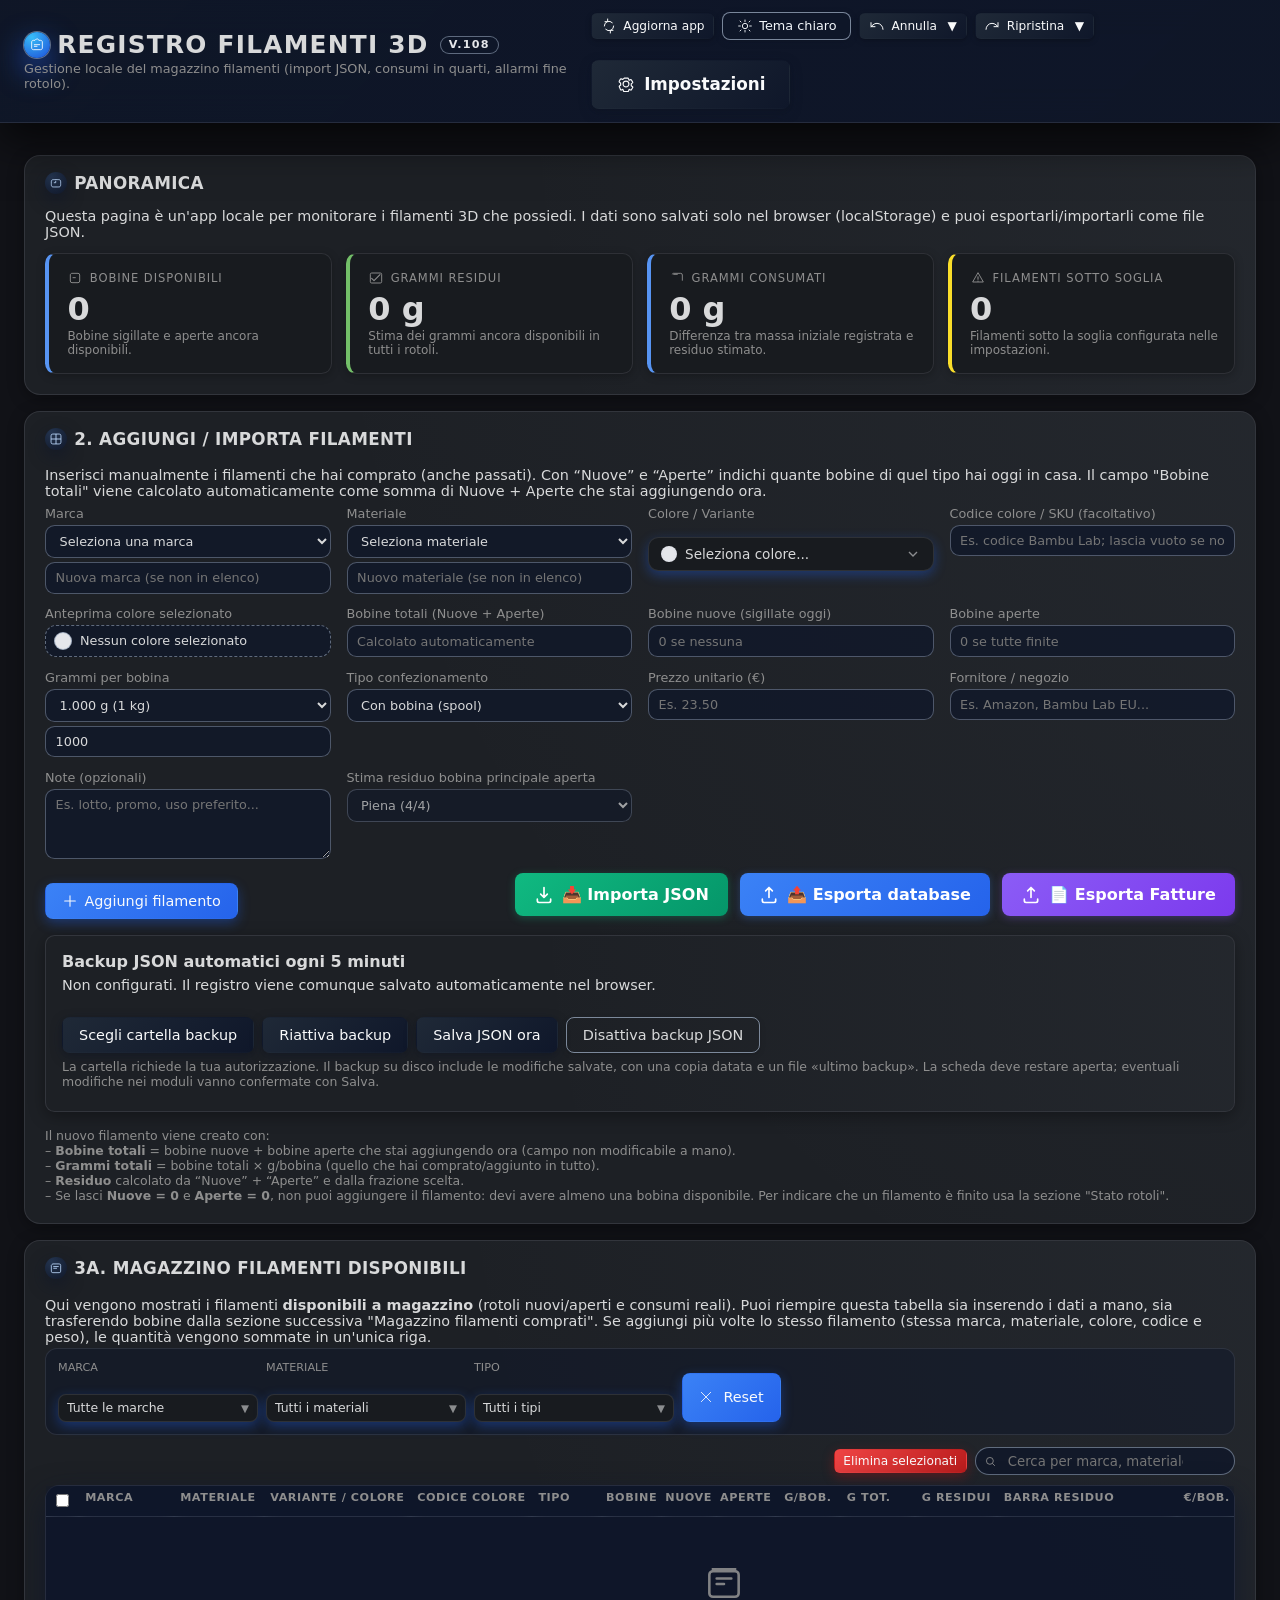
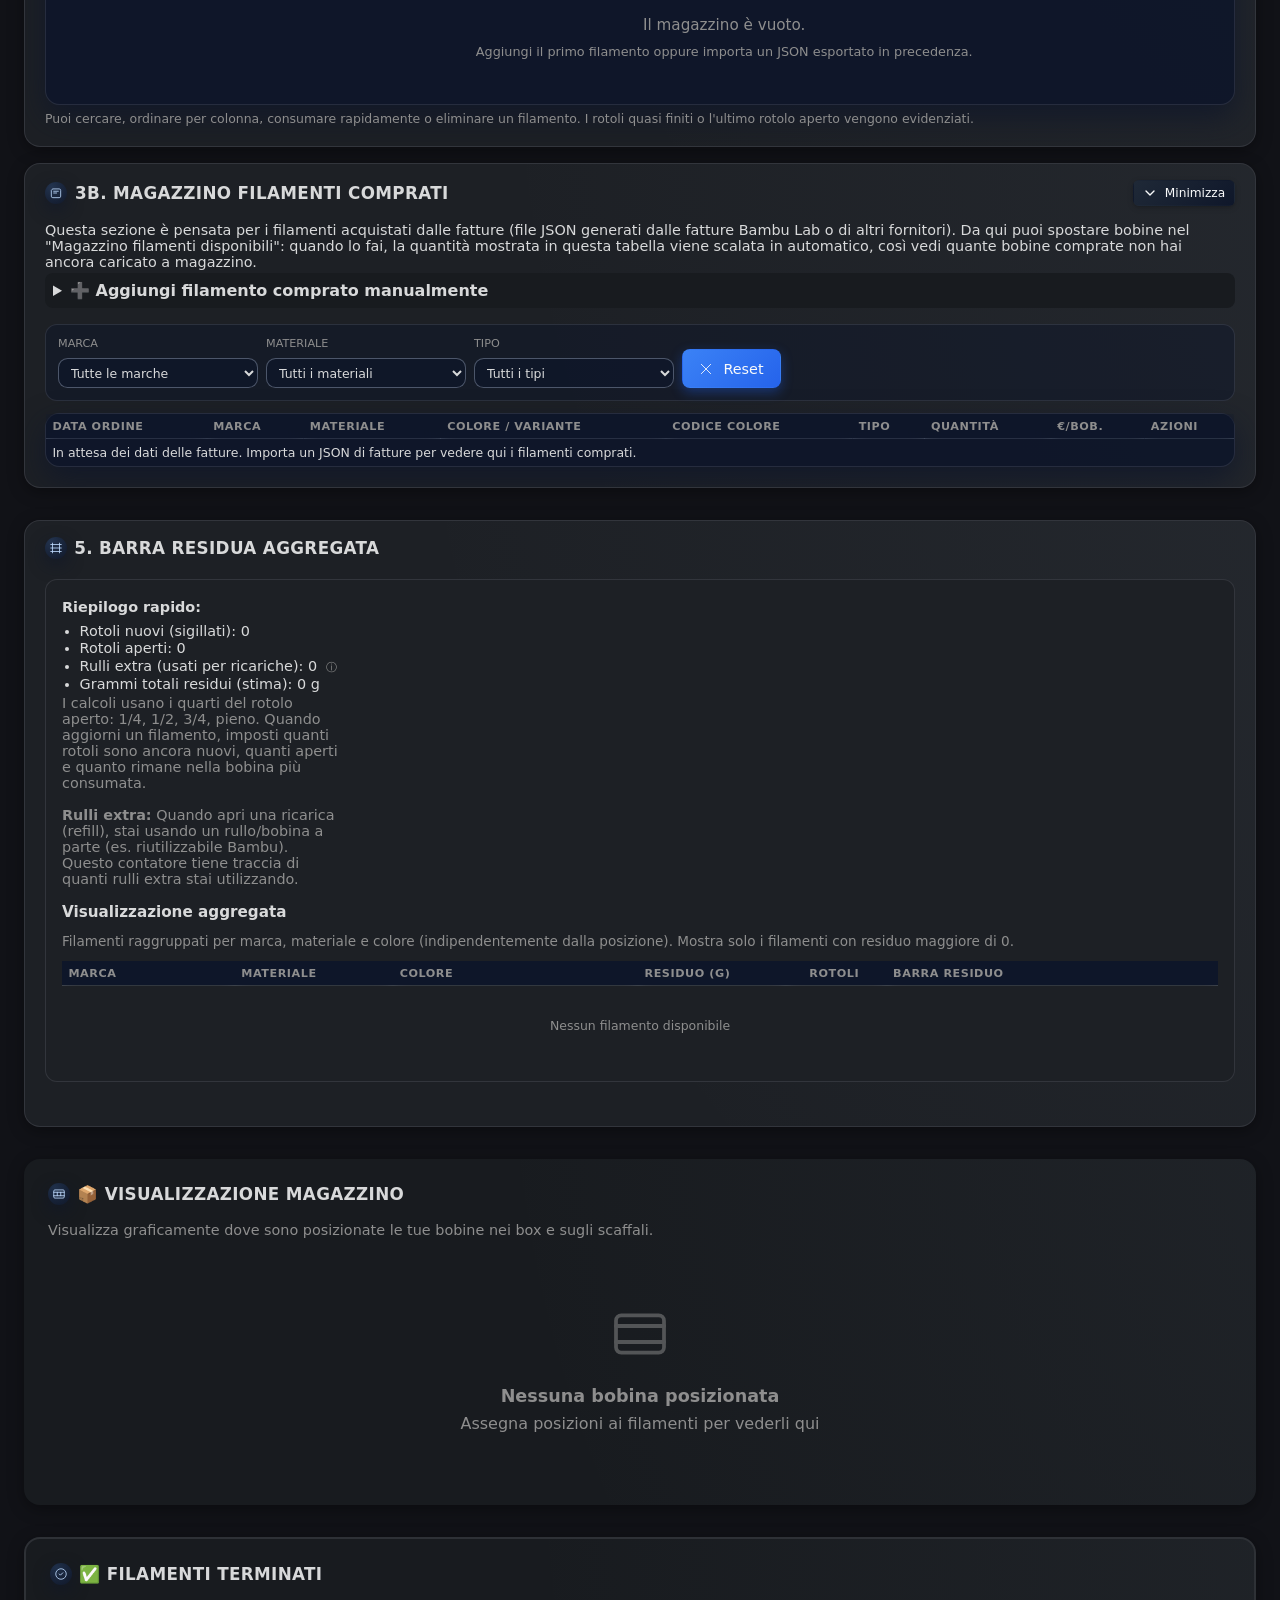
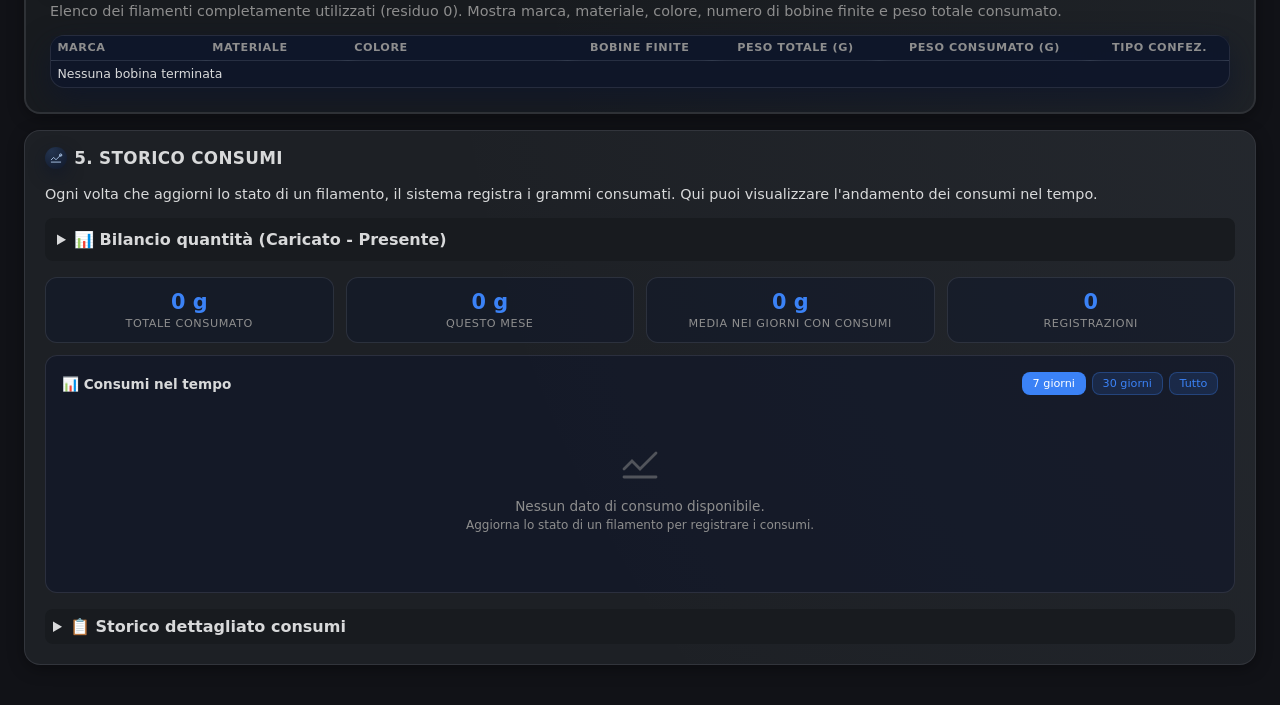
==== commit 6f586b65: "Apre le bobine esistenti senza aumentare le quantità V.108" ====
--- a/index.html
+++ b/index.html
@@ -1341,6 +1341,7 @@
           </label>
         </div>
         
+        <p class="hint">Per aprire una bobina usa «Apri bobina» sulla sua riga, poi Salva modifiche. Anche aumentando Aperte viene usata una sigillata: il totale non aumenta.</p>
         <!-- Lista bobine sigillate individuali -->
         <div id="editSealedSpoolsList" style="margin-top: 0.75rem; display: none;">
           <h5 style="margin: 0 0 0.5rem 0; font-size: 0.85rem; color: var(--text-muted);">Posizione per ogni bobina sigillata:</h5>
